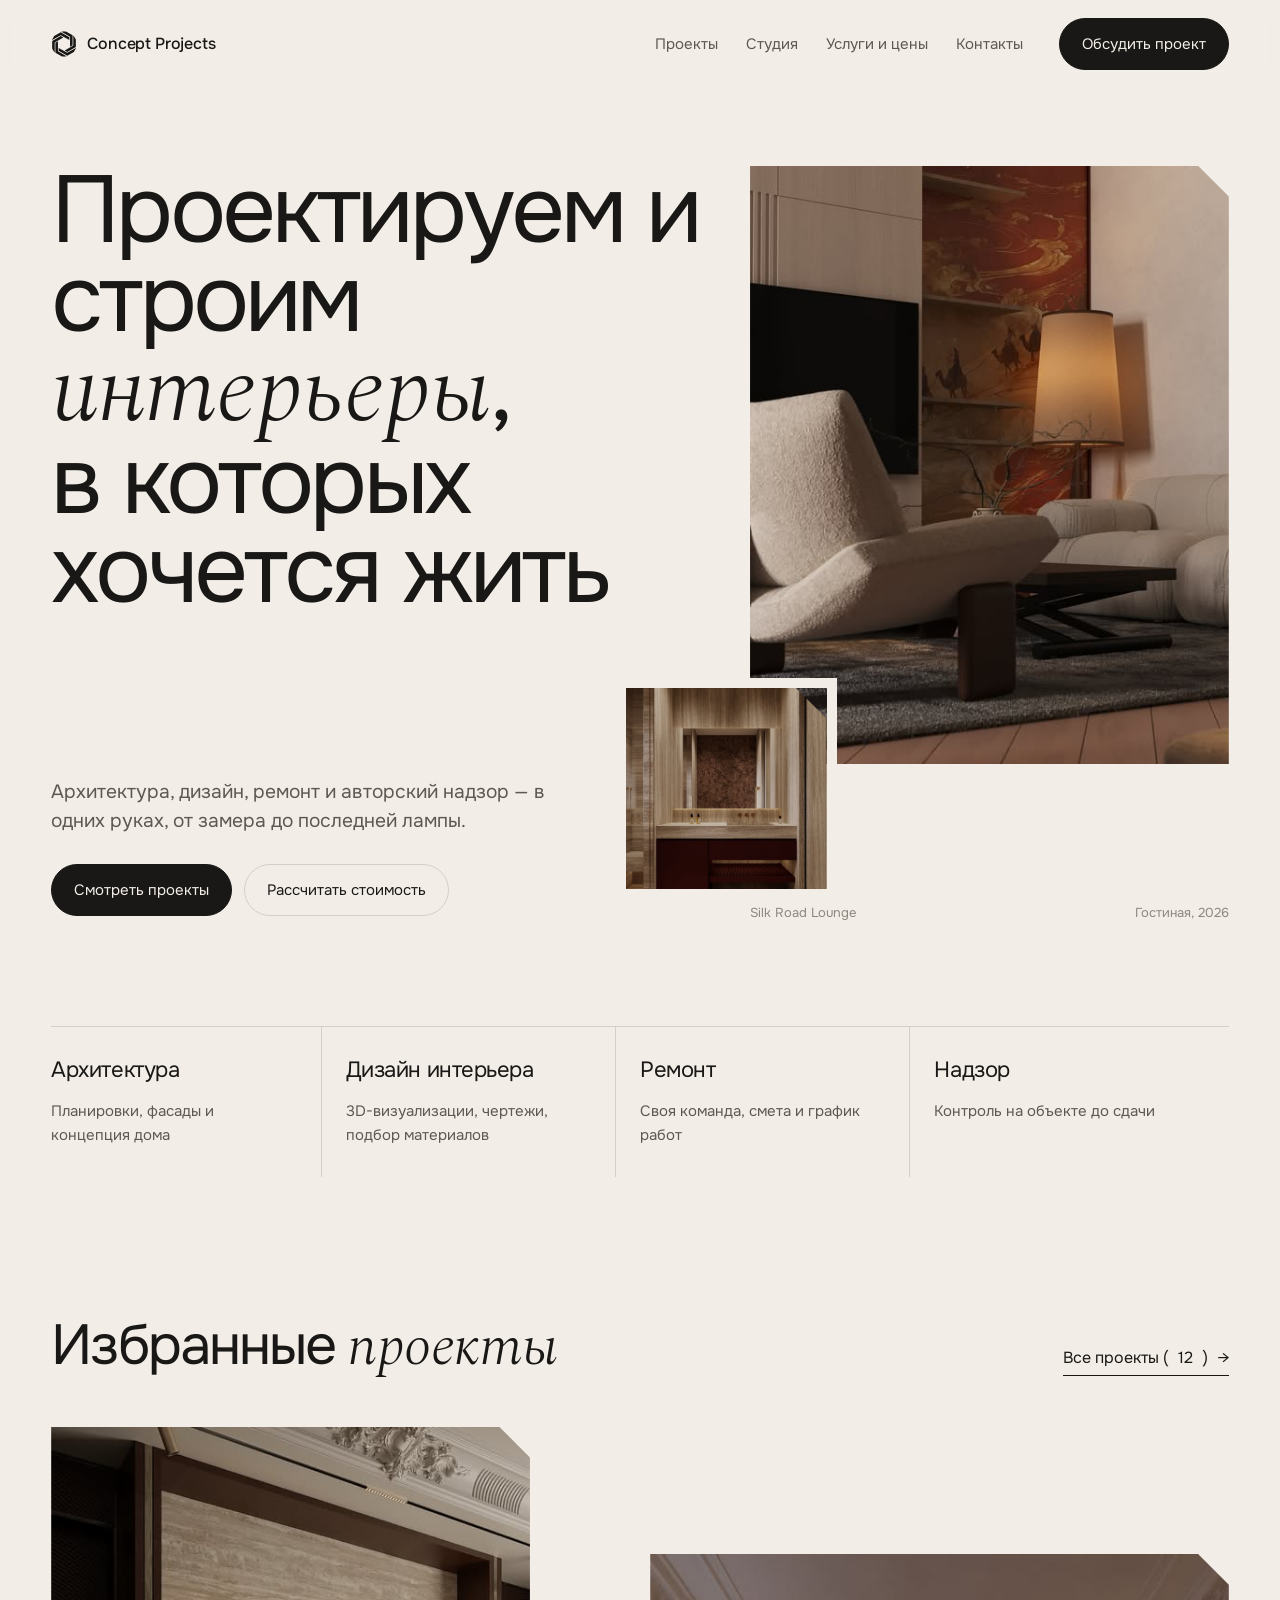
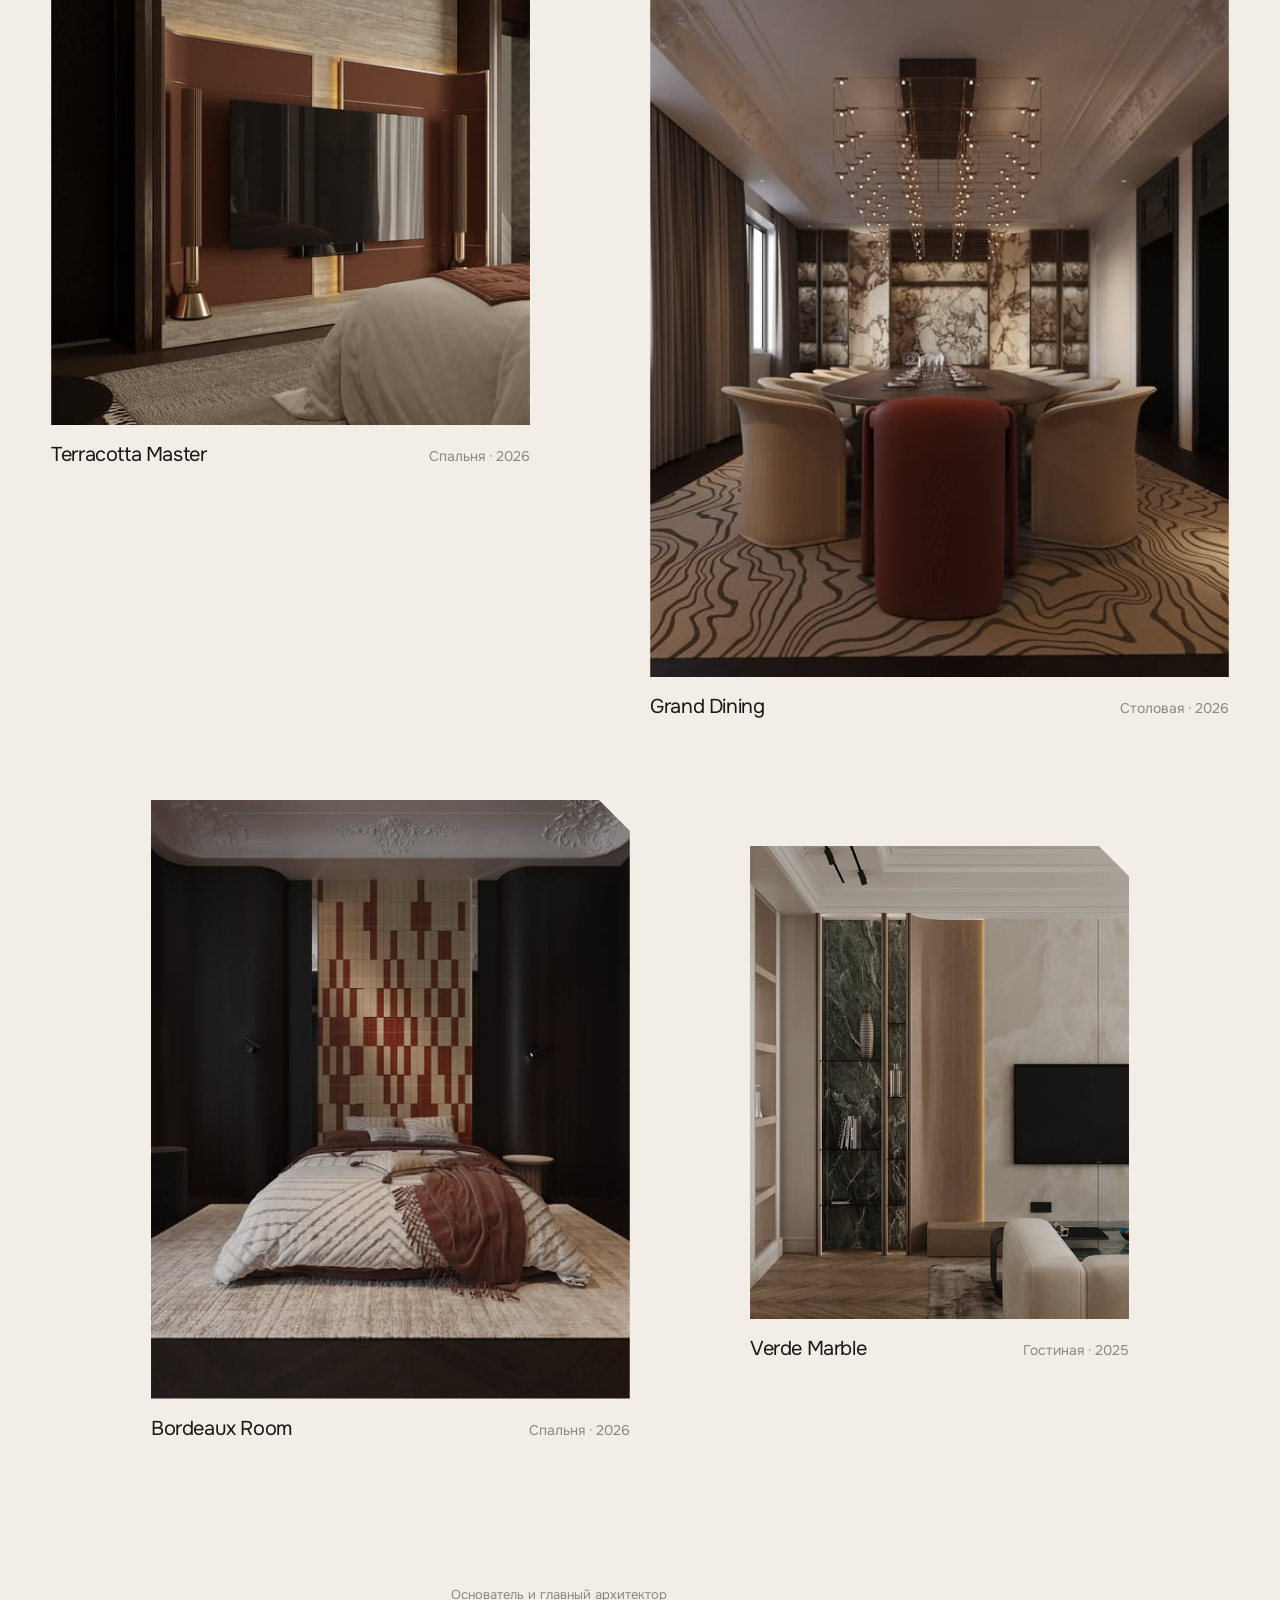
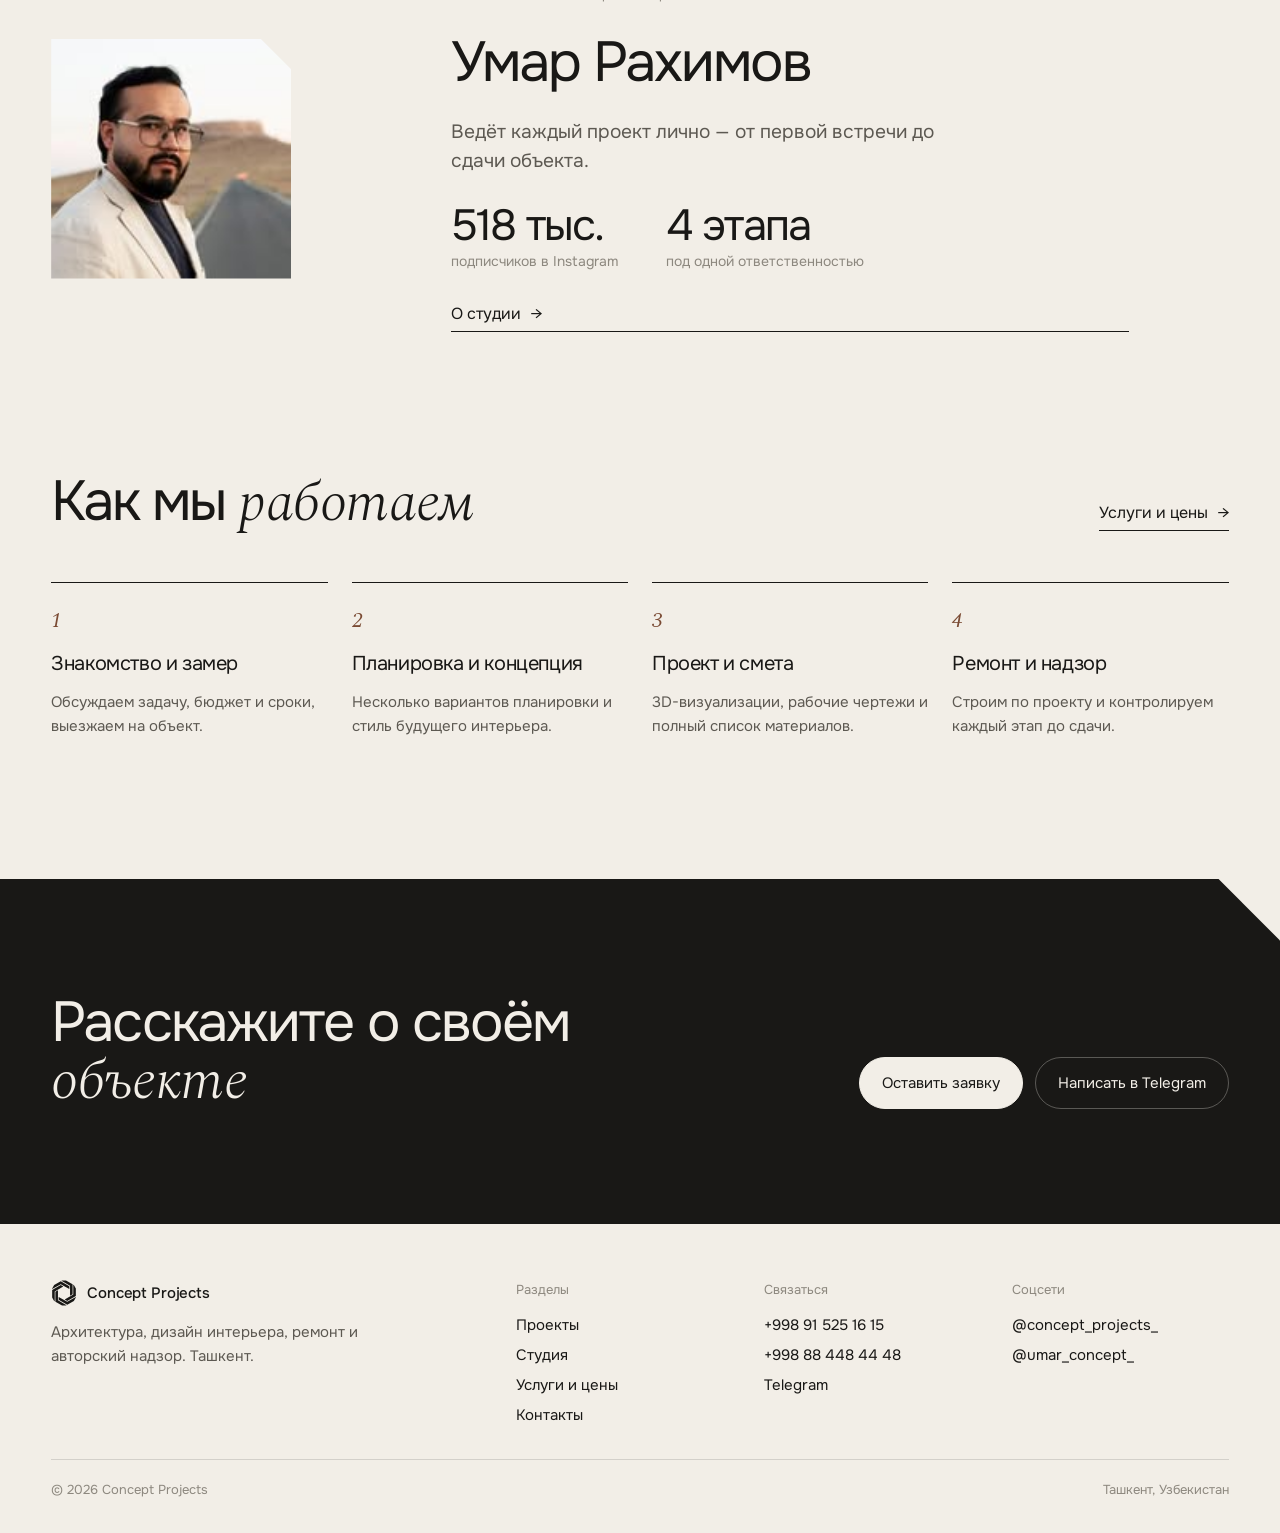
==== index.html @ aef38ac6 "Concept Projects variant B: multi-page editorial site Co-Authored-By: Claude Opus 5.5 <noreply@anthr" ====
<!doctype html>
<html lang="ru">
<head>
<meta charset="utf-8">
<meta name="viewport" content="width=device-width, initial-scale=1">
<title>Concept Projects — архитектура и дизайн интерьера, Ташкент</title>
<meta name="description" content="Concept Projects: архитектура, дизайн интерьера, ремонт и авторский надзор в Ташкенте.">
<link rel="icon" href="assets/img/favicon.svg" type="image/svg+xml">
<link rel="preconnect" href="https://fonts.googleapis.com"><link rel="preconnect" href="https://fonts.gstatic.com" crossorigin>
<link href="https://fonts.googleapis.com/css2?family=Onest:wght@300;400;500&family=Spectral:ital,wght@1,300;1,400&display=swap" rel="stylesheet">
<link rel="stylesheet" href="assets/css/style.css?v=2">
</head>
<body data-page="home">
<div data-header></div>

<main>
  <section class="hero wrap grid">
    <div class="hero__text">
      <h1 class="display" data-fade>Проектируем и строим <span class="it">интерьеры</span>, в&nbsp;которых хочется жить</h1>
      <div style="display:grid;gap:28px" data-fade>
        <p class="lead">Архитектура, дизайн, ремонт и авторский надзор — в одних руках, от замера до последней лампы.</p>
        <div class="hero__actions">
          <a class="btn" href="projects.html">Смотреть проекты</a>
          <a class="btn btn--ghost" href="services.html#calc">Рассчитать стоимость</a>
        </div>
      </div>
    </div>
    <div class="hero__main">
      <a href="project.html?p=silk-road-lounge" class="card">
        <div class="ph ph--4x5" data-reveal style="view-transition-name:p-silk-road-lounge"><img src="assets/img/p03.jpg" alt="Silk Road Lounge"></div>
      </a>
      <div class="hero__small"><div class="ph ph--1x1" data-reveal><img src="assets/img/p01.jpg" alt="Travertine Suite"></div></div>
      <div class="hero__meta label"><span>Silk Road Lounge</span><span>Гостиная, 2026</span></div>
    </div>
  </section>

  <section class="services wrap" aria-label="Что мы делаем">
    <div class="services__row">
      <a class="svc" href="services.html" data-fade><b>Архитектура</b><span>Планировки, фасады и концепция дома</span></a>
      <a class="svc" href="services.html" data-fade><b>Дизайн интерьера</b><span>3D-визуализации, чертежи, подбор материалов</span></a>
      <a class="svc" href="services.html" data-fade><b>Ремонт</b><span>Своя команда, смета и график работ</span></a>
      <a class="svc" href="services.html" data-fade><b>Надзор</b><span>Контроль на объекте до сдачи</span></a>
    </div>
  </section>

  <section class="section wrap">
    <div class="sec-head">
      <h2 class="h2" data-fade>Избранные <span class="it">проекты</span></h2>
      <a class="arrow" href="projects.html">Все проекты (<span id="allCount">12</span>)</a>
    </div>
    <div class="featured grid" id="featured"></div>
  </section>

  <section class="section wrap grid founder">
    <div class="founder__img" style="max-width:240px"><div class="ph ph--1x1" data-reveal><img src="assets/img/owner.jpg" alt="Умар Рахимов"></div></div>
    <div class="founder__text">
      <p class="label" data-fade>Основатель и главный архитектор</p>
      <h2 class="h2" data-fade>Умар Рахимов</h2>
      <p class="lead" data-fade>Ведёт каждый проект лично — от первой встречи до сдачи объекта.</p>
      <div class="facts" data-fade>
        <div><b>518 тыс.</b><span>подписчиков в Instagram</span></div>
        <div><b>4 этапа</b><span>под одной ответственностью</span></div>
      </div>
      <a class="arrow" href="studio.html" data-fade>О студии</a>
    </div>
  </section>

  <section class="section wrap">
    <div class="sec-head"><h2 class="h2" data-fade>Как мы <span class="it">работаем</span></h2><a class="arrow" href="services.html">Услуги и цены</a></div>
    <div class="steps">
      <div class="step" data-fade><b>Знакомство и замер</b><span>Обсуждаем задачу, бюджет и сроки, выезжаем на объект.</span></div>
      <div class="step" data-fade><b>Планировка и концепция</b><span>Несколько вариантов планировки и стиль будущего интерьера.</span></div>
      <div class="step" data-fade><b>Проект и смета</b><span>3D-визуализации, рабочие чертежи и полный список материалов.</span></div>
      <div class="step" data-fade><b>Ремонт и надзор</b><span>Строим по проекту и контролируем каждый этап до сдачи.</span></div>
    </div>
  </section>

  <section class="cta">
    <div class="cta__row">
      <h2 class="h2">Расскажите о&nbsp;своём <span class="it">объекте</span></h2>
      <div class="cta__links">
        <a class="btn" href="contacts.html">Оставить заявку</a>
        <a class="btn btn--ghost" href="https://t.me/concept_projects" target="_blank" rel="noopener">Написать в Telegram</a>
      </div>
    </div>
  </section>
</main>

<div data-footer></div>
<script src="assets/js/data.js?v=2"></script>
<script src="assets/js/site.js?v=2"></script>
</body>
</html>
---- assets/css/style.css ----
/* =========================================================
   Concept Projects — variant B (editorial, multi-page)
   ========================================================= */
:root {
  --paper: #f2eee7;
  --paper-2: #e7e1d6;
  --ink: #191816;
  --ink-2: #5d5952;
  --ink-3: #8d887f;
  --line: rgba(25, 24, 22, .14);
  --clay: #7a4a33;
  --sans: 'Onest', system-ui, sans-serif;
  --serif: 'Spectral', Georgia, serif;
  --pad: clamp(16px, 4vw, 64px);
  --cut: clamp(18px, 2.4vw, 36px); /* chamfer taken from the logo's folded blades */
  --ease: cubic-bezier(.22, .7, .1, 1);
}

*, *::before, *::after { box-sizing: border-box; }
html { -webkit-text-size-adjust: 100%; overflow-x: clip; }
body {
  margin: 0; background: var(--paper); color: var(--ink);
  font: 400 16px/1.6 var(--sans); -webkit-font-smoothing: antialiased;
}
img { display: block; max-width: 100%; }
a { color: inherit; text-decoration: none; }
button, input, select, textarea { font: inherit; color: inherit; }
h1, h2, h3, p { margin: 0; }
::selection { background: var(--ink); color: var(--paper); }

/* ---------- page transitions (native, cross-document) ---------- */
@view-transition { navigation: auto; }
::view-transition-old(root) { animation: vt-out .35s var(--ease) both; }
::view-transition-new(root) { animation: vt-in .55s var(--ease) both; }
::view-transition-group(*) { animation-duration: .7s; animation-timing-function: var(--ease); }
@keyframes vt-out { to { opacity: 0; transform: translateY(-12px); } }
@keyframes vt-in { from { opacity: 0; transform: translateY(16px); } }

/* ---------- type ---------- */
.display { font-size: clamp(42px, 7.4vw, 128px); line-height: .94; letter-spacing: -.04em; font-weight: 400; }
.h2 { font-size: clamp(32px, 4.4vw, 72px); line-height: 1; letter-spacing: -.035em; font-weight: 400; }
.h3 { font-size: clamp(22px, 2vw, 30px); line-height: 1.15; letter-spacing: -.02em; font-weight: 400; }
.it { font-family: var(--serif); font-style: italic; font-weight: 300; letter-spacing: -.01em; }
.lead { font-size: clamp(18px, 1.5vw, 22px); line-height: 1.5; color: var(--ink-2); max-width: 38ch; }
.label { font-size: 13px; color: var(--ink-3); }
.muted { color: var(--ink-2); }

/* ---------- layout ---------- */
.wrap { padding-left: var(--pad); padding-right: var(--pad); }
.section { padding-top: clamp(80px, 11vw, 180px); }
.grid { display: grid; grid-template-columns: repeat(12, minmax(0, 1fr)); column-gap: clamp(12px, 1.6vw, 28px); }
.rule { border: 0; border-top: 1px solid var(--line); margin: 0; }

/* ---------- header ---------- */
.header {
  position: sticky; top: 0; z-index: 50; display: flex; align-items: center; gap: 24px;
  padding: 18px var(--pad); background: color-mix(in srgb, var(--paper) 88%, transparent);
  backdrop-filter: blur(10px); -webkit-backdrop-filter: blur(10px);
  border-bottom: 1px solid transparent; transition: transform .5s var(--ease), border-color .3s;
}
.header.is-scrolled { border-bottom-color: var(--line); }
.header.is-hidden { transform: translateY(-100%); }
.brand { display: flex; align-items: center; gap: 10px; font-weight: 500; letter-spacing: -.01em; white-space: nowrap; }
.brand svg { width: 26px; height: 26px; fill: var(--ink); transition: transform .9s var(--ease); }
.brand:hover svg { transform: rotate(-60deg); }
.nav { display: flex; gap: 28px; margin-left: auto; }
.nav a { position: relative; font-size: 15px; color: var(--ink-2); transition: color .25s; }
.nav a:hover, .nav a[aria-current] { color: var(--ink); }
.nav a[aria-current]::after { content: ""; position: absolute; left: 0; right: 0; bottom: -4px; height: 1px; background: var(--ink); }
.header__cta { margin-left: 12px; }
.burger { display: none; margin-left: auto; width: 44px; height: 44px; border: 0; background: none; padding: 0; cursor: pointer; position: relative; }
.burger i { position: absolute; left: 11px; right: 11px; height: 1.5px; background: var(--ink); transition: transform .4s var(--ease); }
.burger i:first-child { top: 18px; } .burger i:last-child { top: 25px; }
body.menu-open .burger i:first-child { transform: translateY(3.5px) rotate(45deg); }
body.menu-open .burger i:last-child { transform: translateY(-3.5px) rotate(-45deg); }
.menu { position: fixed; inset: 0; z-index: 40; background: var(--paper); padding: 100px var(--pad) 32px; display: flex; flex-direction: column; justify-content: space-between;
  clip-path: inset(0 0 100% 0); transition: clip-path .6s var(--ease); }
body.menu-open .menu { clip-path: inset(0 0 0 0); }
body.menu-open { overflow: hidden; }
.menu nav { display: grid; gap: 6px; }
.menu nav a { font-size: clamp(36px, 10vw, 56px); letter-spacing: -.035em; line-height: 1.1; }
.menu nav a[aria-current] { color: var(--clay); }

/* ---------- buttons & links ---------- */
.btn { display: inline-flex; align-items: center; gap: 10px; padding: 13px 22px; border-radius: 999px; background: var(--ink); color: var(--paper);
  font-size: 15px; border: 1px solid var(--ink); cursor: pointer; transition: background .3s, color .3s; white-space: nowrap; }
.btn:hover { background: transparent; color: var(--ink); }
.btn--ghost { background: transparent; color: var(--ink); border-color: var(--line); }
.btn--ghost:hover { border-color: var(--ink); }
.arrow { display: inline-flex; align-items: center; gap: 10px; border-bottom: 1px solid var(--ink); padding-bottom: 4px; }
.arrow::after { content: "→"; transition: transform .35s var(--ease); }
.arrow:hover::after { transform: translateX(5px); }

/* ---------- images with the logo's chamfered corner ---------- */
.ph { position: relative; overflow: hidden; background: var(--paper-2);
  clip-path: polygon(0 0, calc(100% - var(--cut)) 0, 100% var(--cut), 100% 100%, 0 100%); }
.ph img { width: 100%; height: 100%; object-fit: cover; transition: transform 1.4s var(--ease); }
a:hover .ph img { transform: scale(1.035); }
.ph--4x5 { aspect-ratio: 4 / 5; }
.ph--3x4 { aspect-ratio: 3 / 4; }
.ph--1x1 { aspect-ratio: 1; }
/* reveal: the chamfered shape rises from the bottom edge */
.js .ph[data-reveal] { clip-path: polygon(0 100%, calc(100% - var(--cut)) 100%, 100% 100%, 100% 100%, 0 100%);
  transition: clip-path 1.3s var(--ease); }
.js .ph[data-reveal] img { transform: scale(1.12); transition: transform 1.8s var(--ease); }
.js .ph[data-reveal].is-in { clip-path: polygon(0 0, calc(100% - var(--cut)) 0, 100% var(--cut), 100% 100%, 0 100%); }
.js .ph[data-reveal].is-in img { transform: none; }
.js [data-fade] { opacity: 0; transform: translateY(24px); transition: opacity 1s var(--ease), transform 1s var(--ease); }
.js [data-fade].is-in { opacity: 1; transform: none; }

/* ---------- home ---------- */
.hero { padding-top: clamp(40px, 6vw, 90px); }
.hero__text { grid-column: 1 / 8; display: flex; flex-direction: column; justify-content: space-between; gap: 40px; padding-bottom: 8px; }
.hero__actions { display: flex; flex-wrap: wrap; gap: 12px; }
.hero__main { grid-column: 8 / 13; }
.hero__small { width: 42%; margin: -18% 0 0 -26%; position: relative; z-index: 1; border: 10px solid var(--paper); border-left: 0; border-bottom: 0; box-sizing: content-box; }
.hero__meta { display: flex; justify-content: space-between; margin-top: 14px; }

.services { margin-top: clamp(60px, 8vw, 120px); }
.services__row { display: grid; grid-template-columns: repeat(4, minmax(0, 1fr)); border-top: 1px solid var(--line); }
.svc { padding: 26px 24px 30px 0; display: grid; gap: 10px; align-content: start; border-right: 1px solid var(--line); margin-right: 24px; }
.svc:last-child { border-right: 0; margin-right: 0; }
.svc b { font-weight: 400; font-size: 22px; letter-spacing: -.02em; }
.svc span { color: var(--ink-2); font-size: 15px; }

.sec-head { display: flex; flex-wrap: wrap; justify-content: space-between; align-items: end; gap: 16px 24px; margin-bottom: clamp(32px, 4vw, 60px); }
.featured { row-gap: clamp(40px, 6vw, 90px); }
.featured .card:nth-child(1) { grid-column: 1 / 6; }
.featured .card:nth-child(2) { grid-column: 7 / 13; margin-top: 22%; }
.featured .card:nth-child(3) { grid-column: 2 / 7; }
.featured .card:nth-child(4) { grid-column: 8 / 12; margin-top: 12%; }

.card { display: block; }
.card__cap { display: flex; justify-content: space-between; gap: 16px; margin-top: 14px; align-items: baseline; }
.card__name { font-size: 20px; letter-spacing: -.02em; }
.card__meta { color: var(--ink-3); font-size: 14px; white-space: nowrap; }

.founder { align-items: center; }
.founder__img { grid-column: 1 / 4; }
.founder__img .ph { border-radius: 0; }
.founder__text { grid-column: 5 / 12; display: grid; gap: 28px; }
.facts { display: flex; flex-wrap: wrap; gap: 14px 48px; }
.facts b { display: block; font-weight: 400; font-size: clamp(32px, 3.4vw, 52px); letter-spacing: -.04em; line-height: 1; }
.facts span { color: var(--ink-3); font-size: 14px; }

.steps { counter-reset: s; display: grid; grid-template-columns: repeat(4, minmax(0, 1fr)); gap: 24px; }
.step { border-top: 1px solid var(--ink); padding-top: 20px; display: grid; gap: 10px; align-content: start; }
.step::before { counter-increment: s; content: counter(s); font-family: var(--serif); font-style: italic; font-size: 22px; color: var(--clay); }
.step b { font-weight: 400; font-size: 20px; letter-spacing: -.02em; }
.step span { color: var(--ink-2); font-size: 15px; }

.cta { margin-top: clamp(80px, 11vw, 180px); background: var(--ink); color: var(--paper); padding: clamp(60px, 9vw, 140px) var(--pad);
  clip-path: polygon(0 0, calc(100% - var(--cut) * 2) 0, 100% calc(var(--cut) * 2), 100% 100%, 0 100%); }
.cta .h2 { max-width: 14ch; }
.cta__row { display: flex; flex-wrap: wrap; justify-content: space-between; align-items: end; gap: 32px; }
.cta .btn { background: var(--paper); color: var(--ink); border-color: var(--paper); }
.cta .btn:hover { background: transparent; color: var(--paper); }
.cta .btn--ghost { background: transparent; color: var(--paper); border-color: rgba(242, 238, 231, .3); }
.cta__links { display: flex; flex-wrap: wrap; gap: 12px; }

/* ---------- footer ---------- */
.footer { padding: 56px var(--pad) 32px; display: grid; grid-template-columns: 2fr 1fr 1fr 1fr; gap: 32px; font-size: 15px; }
.footer h4 { margin: 0 0 12px; font-weight: 400; color: var(--ink-3); font-size: 13px; }
.footer ul { list-style: none; margin: 0; padding: 0; display: grid; gap: 6px; }
.footer a:hover { color: var(--clay); }
.footer__brand { display: grid; gap: 14px; align-content: start; }
.footer__brand p { color: var(--ink-2); max-width: 34ch; }
.footer__bottom { grid-column: 1 / -1; display: flex; justify-content: space-between; gap: 16px; border-top: 1px solid var(--line); padding-top: 20px; color: var(--ink-3); font-size: 13px; }

/* ---------- page head (inner pages) ---------- */
.page-head { padding-top: clamp(48px, 7vw, 110px); padding-bottom: clamp(32px, 4vw, 56px); }
.page-head__row { display: flex; justify-content: space-between; align-items: end; gap: 32px; flex-wrap: wrap; }
.crumbs { display: flex; gap: 8px; color: var(--ink-3); font-size: 14px; margin-bottom: 24px; }
.crumbs a:hover { color: var(--ink); }

/* ---------- projects catalogue ---------- */
.toolbar { display: flex; justify-content: space-between; align-items: center; gap: 16px; flex-wrap: wrap; padding: 16px 0; border-top: 1px solid var(--line); border-bottom: 1px solid var(--line); position: sticky; top: 72px; z-index: 5; background: var(--paper); }
.chips { display: flex; flex-wrap: wrap; gap: 8px; }
.chip { border: 1px solid var(--line); background: none; border-radius: 999px; padding: 7px 14px; font-size: 14px; cursor: pointer; transition: background .25s, color .25s, border-color .25s; }
.chip:hover { border-color: var(--ink); }
.chip.is-on { background: var(--ink); color: var(--paper); border-color: var(--ink); }
.chip sup { font-size: 10px; margin-left: 3px; color: inherit; opacity: .6; }
.views { display: flex; gap: 4px; }
.views button { border: 0; background: none; padding: 6px 10px; cursor: pointer; color: var(--ink-3); font-size: 14px; }
.views button.is-on { color: var(--ink); text-decoration: underline; text-underline-offset: 5px; }

.catalog { padding-top: clamp(32px, 4vw, 56px); row-gap: clamp(36px, 4vw, 64px); }
.catalog .card { grid-column: span 4; }
.catalog .card:nth-child(6n+2), .catalog .card:nth-child(6n+5) { margin-top: 48px; }
.catalog .card.is-out { display: none; }

.list { display: none; padding-top: 24px; }
.catalog-wrap.is-list .catalog { display: none; }
.catalog-wrap.is-list .list { display: block; }
.row { display: grid; grid-template-columns: 1fr 1.2fr 1fr 80px; gap: 24px; align-items: baseline; padding: 22px 0; border-bottom: 1px solid var(--line); transition: padding .4s var(--ease), color .3s; }
.row b { font-weight: 400; font-size: clamp(22px, 2.4vw, 34px); letter-spacing: -.03em; }
.row span { color: var(--ink-2); }
.row em { font-style: normal; color: var(--ink-3); text-align: right; }
.row:hover { padding-left: 16px; color: var(--clay); }
.row.is-out { display: none; }
.peek { position: fixed; z-index: 30; left: 0; top: 0; width: 220px; pointer-events: none; opacity: 0; transform: translate(-50%, -50%) scale(.9);
  transition: opacity .3s, transform .4s var(--ease); }
.peek.is-on { opacity: 1; transform: translate(-50%, -50%) scale(1); }
.empty { padding: 60px 0; color: var(--ink-3); }

/* ---------- project page ---------- */
.case-head { padding-top: clamp(36px, 5vw, 80px); align-items: end; }
.case-head__text { grid-column: 1 / 7; display: grid; gap: 28px; align-content: end; padding-bottom: 8px; }
.case-head__img { grid-column: 7 / 13; }
.specs { display: grid; grid-template-columns: repeat(2, minmax(0, 1fr)); border-top: 1px solid var(--line); }
.specs div { padding: 14px 0; border-bottom: 1px solid var(--line); display: grid; gap: 2px; }
.specs div:nth-child(odd) { padding-right: 16px; }
.specs dt { color: var(--ink-3); font-size: 13px; }
.specs dd { margin: 0; }
.case-story { align-items: start; }
.case-story__label { grid-column: 1 / 4; }
.case-story__text { grid-column: 4 / 11; font-size: clamp(22px, 2.3vw, 34px); line-height: 1.35; letter-spacing: -.02em; }
.materials { grid-column: 4 / 13; display: flex; flex-wrap: wrap; gap: 8px; margin-top: 36px; }
.materials li { list-style: none; border: 1px solid var(--line); border-radius: 999px; padding: 6px 14px; font-size: 14px; }
.details { align-items: start; }
.details .ph { cursor: zoom-in; }
.details figure { margin: 0; }
.details figure:nth-child(1) { grid-column: 1 / 5; }
.details figure:nth-child(2) { grid-column: 5 / 9; margin-top: 18%; }
.details figure:nth-child(3) { grid-column: 9 / 13; margin-top: 6%; }
.details figcaption { margin-top: 10px; font-size: 14px; color: var(--ink-3); }
.details img { transform-origin: var(--o); }
.details .ph img { transform: scale(var(--z)); }
.js .details .ph[data-reveal] img { transform: scale(calc(var(--z) * 1.1)); }
.js .details .ph[data-reveal].is-in img { transform: scale(var(--z)); }
.pager { display: grid; grid-template-columns: 1fr 1fr; border-top: 1px solid var(--line); margin-top: clamp(80px, 10vw, 160px); }
.pager a { padding: 32px 0; display: grid; gap: 6px; }
.pager a + a { text-align: right; border-left: 1px solid var(--line); padding-left: 24px; }
.pager a:first-child { padding-right: 24px; }
.pager b { font-weight: 400; font-size: clamp(24px, 3vw, 44px); letter-spacing: -.03em; transition: color .3s; }
.pager a:hover b { color: var(--clay); }

.lightbox { position: fixed; inset: 0; z-index: 90; background: rgba(25, 24, 22, .92); display: grid; place-items: center; padding: 24px; opacity: 0; pointer-events: none; transition: opacity .35s; cursor: zoom-out; }
.lightbox.is-on { opacity: 1; pointer-events: auto; }
.lightbox img { max-height: 88vh; width: auto; }

/* ---------- studio ---------- */
.intro { align-items: start; }
.intro__img { grid-column: 1 / 5; }
.intro__text { grid-column: 6 / 12; display: grid; gap: 28px; }
.intro__text p { font-size: clamp(18px, 1.5vw, 21px); color: var(--ink-2); }
.principles { display: grid; grid-template-columns: repeat(2, minmax(0, 1fr)); gap: 0 clamp(24px, 4vw, 64px); }
.principle { border-top: 1px solid var(--line); padding: 28px 0 40px; display: grid; grid-template-columns: 120px 1fr; gap: 16px; }
.principle .it { font-size: 28px; color: var(--clay); line-height: 1; }
.principle b { font-weight: 400; font-size: 24px; letter-spacing: -.02em; display: block; margin-bottom: 8px; }
.principle p { color: var(--ink-2); }
.gallery-strip { display: flex; gap: clamp(12px, 1.6vw, 28px); overflow-x: auto; scroll-snap-type: x mandatory; padding: 0 var(--pad) 12px; scrollbar-width: thin; }
.gallery-strip a { flex: 0 0 clamp(220px, 24vw, 360px); scroll-snap-align: start; }

/* ---------- services ---------- */
.packages { display: grid; grid-template-columns: repeat(3, minmax(0, 1fr)); gap: clamp(12px, 1.6vw, 28px); }
.pkg { border: 1px solid var(--line); padding: 32px 28px; display: grid; gap: 22px; align-content: start;
  clip-path: polygon(0 0, calc(100% - var(--cut)) 0, 100% var(--cut), 100% 100%, 0 100%); transition: background .4s; }
.pkg:hover { background: var(--paper-2); }
.pkg--main { background: var(--ink); color: var(--paper); border-color: var(--ink); }
.pkg--main:hover { background: #24221f; }
.pkg--main .muted, .pkg--main li { color: rgba(242, 238, 231, .72); }
.pkg__name { font-size: 26px; letter-spacing: -.02em; }
.pkg ul { margin: 0; padding: 0; list-style: none; display: grid; gap: 8px; font-size: 15px; }
.pkg li { padding-left: 20px; position: relative; color: var(--ink-2); }
.pkg li::before { content: "—"; position: absolute; left: 0; }
.pkg__for { font-size: 14px; }

.calc { display: grid; grid-template-columns: minmax(0, 1fr) minmax(0, 1fr); gap: clamp(24px, 4vw, 72px); border-top: 1px solid var(--ink); padding-top: 32px; }
.calc__form { display: grid; gap: 28px; align-content: start; }
.field { display: grid; gap: 10px; }
.field label, .field .label { font-size: 14px; color: var(--ink-2); }
.range-row { display: flex; align-items: center; gap: 18px; }
.range-row output { font-size: 28px; letter-spacing: -.03em; min-width: 110px; text-align: right; }
input[type=range] { flex: 1; accent-color: var(--ink); height: 28px; }
.seg { display: flex; flex-wrap: wrap; gap: 8px; }
.calc__out { background: var(--paper-2); padding: clamp(24px, 3vw, 44px); display: grid; gap: 18px; align-content: start;
  clip-path: polygon(0 0, calc(100% - var(--cut)) 0, 100% var(--cut), 100% 100%, 0 100%); }
.calc__sum { font-size: clamp(36px, 4.4vw, 64px); letter-spacing: -.04em; line-height: 1; }
.calc__note { font-size: 14px; color: var(--ink-3); }

.faq details { border-top: 1px solid var(--line); }
.faq details:last-child { border-bottom: 1px solid var(--line); }
.faq summary { list-style: none; cursor: pointer; padding: 22px 0; display: flex; justify-content: space-between; gap: 24px; font-size: clamp(18px, 1.6vw, 22px); letter-spacing: -.01em; }
.faq summary::-webkit-details-marker { display: none; }
.faq summary::after { content: "+"; font-size: 24px; line-height: 1; transition: transform .35s var(--ease); color: var(--ink-3); }
.faq details[open] summary::after { transform: rotate(45deg); }
.faq details p { padding: 0 0 24px; color: var(--ink-2); max-width: 70ch; }
.faq-grid { align-items: start; }
.faq-grid > :first-child { grid-column: 1 / 5; }
.faq-grid > :last-child { grid-column: 5 / 13; }

/* ---------- contacts ---------- */
.contact { align-items: start; }
.contact__info { grid-column: 1 / 6; display: grid; gap: 36px; }
.contact__info a.big { font-size: clamp(26px, 2.8vw, 42px); letter-spacing: -.03em; display: block; line-height: 1.2; transition: color .3s; }
.contact__info a.big:hover { color: var(--clay); }
.contact__form { grid-column: 7 / 13; display: grid; gap: 22px; }
.input { width: 100%; border: 0; border-bottom: 1px solid var(--line); background: none; padding: 12px 0; font-size: 18px; outline: none; border-radius: 0; transition: border-color .3s; }
.input:focus { border-bottom-color: var(--ink); }
textarea.input { resize: vertical; min-height: 96px; }
.field--two { display: grid; grid-template-columns: 1fr 1fr; gap: 22px; }
.form-msg { font-size: 15px; color: var(--clay); min-height: 1.6em; }
.err { color: #a3362a; font-size: 13px; }

/* ---------- responsive ---------- */
@media (max-width: 1080px) {
  .nav { gap: 20px; }
  .header__cta { display: none; }
}
@media (max-width: 900px) {
  .nav { display: none; }
  .burger { display: block; }
  .hero__text, .hero__main, .case-head__text, .case-head__img, .founder__img, .founder__text,
  .intro__img, .intro__text, .contact__info, .contact__form, .faq-grid > :first-child, .faq-grid > :last-child,
  .case-story__label, .case-story__text, .materials { grid-column: 1 / -1; }
  .hero__main { margin-top: 40px; }
  .hero__small { width: 46%; margin: -30% 0 0 -4%; }
  .founder__img { max-width: 220px; margin-bottom: 28px; }
  .intro__img { max-width: 420px; margin-bottom: 36px; }
  .case-head__img { margin-top: 36px; }
  .case-story__label { margin-bottom: 18px; }
  .contact__form { margin-top: 48px; }
  .faq-grid > :first-child { margin-bottom: 24px; }
  .services__row, .steps { grid-template-columns: 1fr 1fr; }
  .svc:nth-child(2) { border-right: 0; margin-right: 0; }
  .svc:nth-child(n+3) { border-top: 1px solid var(--line); }
  .featured .card:nth-child(n) { grid-column: span 6; margin-top: 0; }
  .featured .card:nth-child(even) { margin-top: 48px; }
  .catalog .card { grid-column: span 6; }
  .catalog .card:nth-child(n) { margin-top: 0; }
  .catalog .card:nth-child(even) { margin-top: 40px; }
  .packages, .calc, .principles { grid-template-columns: 1fr; }
  .details figure:nth-child(n) { grid-column: span 6; margin-top: 0; }
  .details figure:nth-child(3) { display: none; }
  .footer { grid-template-columns: 1fr 1fr; }
  .footer__brand { grid-column: 1 / -1; }
  .toolbar { top: 64px; }
  .row { grid-template-columns: 1fr auto; }
  .row span:nth-of-type(2) { display: none; }
  .row span { display: none; }
  .peek { display: none; }
}
@media (max-width: 560px) {
  .header { padding-top: 12px; padding-bottom: 12px; }
  .services__row, .steps { grid-template-columns: 1fr; }
  .svc { border-right: 0; margin-right: 0; border-top: 1px solid var(--line); }
  .svc:first-child { border-top: 0; }
  .featured .card:nth-child(n), .catalog .card { grid-column: 1 / -1; margin-top: 0; }
  .principle { grid-template-columns: 1fr; }
  .field--two { grid-template-columns: 1fr; }
  .pager { grid-template-columns: 1fr; }
  .pager a + a { border-left: 0; border-top: 1px solid var(--line); padding-left: 0; text-align: left; }
  .footer { grid-template-columns: 1fr; }
  .footer__bottom { flex-direction: column; }
  .specs { grid-template-columns: 1fr; }
  .specs div:nth-child(odd) { padding-right: 0; }
}
@media (prefers-reduced-motion: reduce) {
  *, *::before, *::after { transition-duration: .01ms !important; animation-duration: .01ms !important; }
}
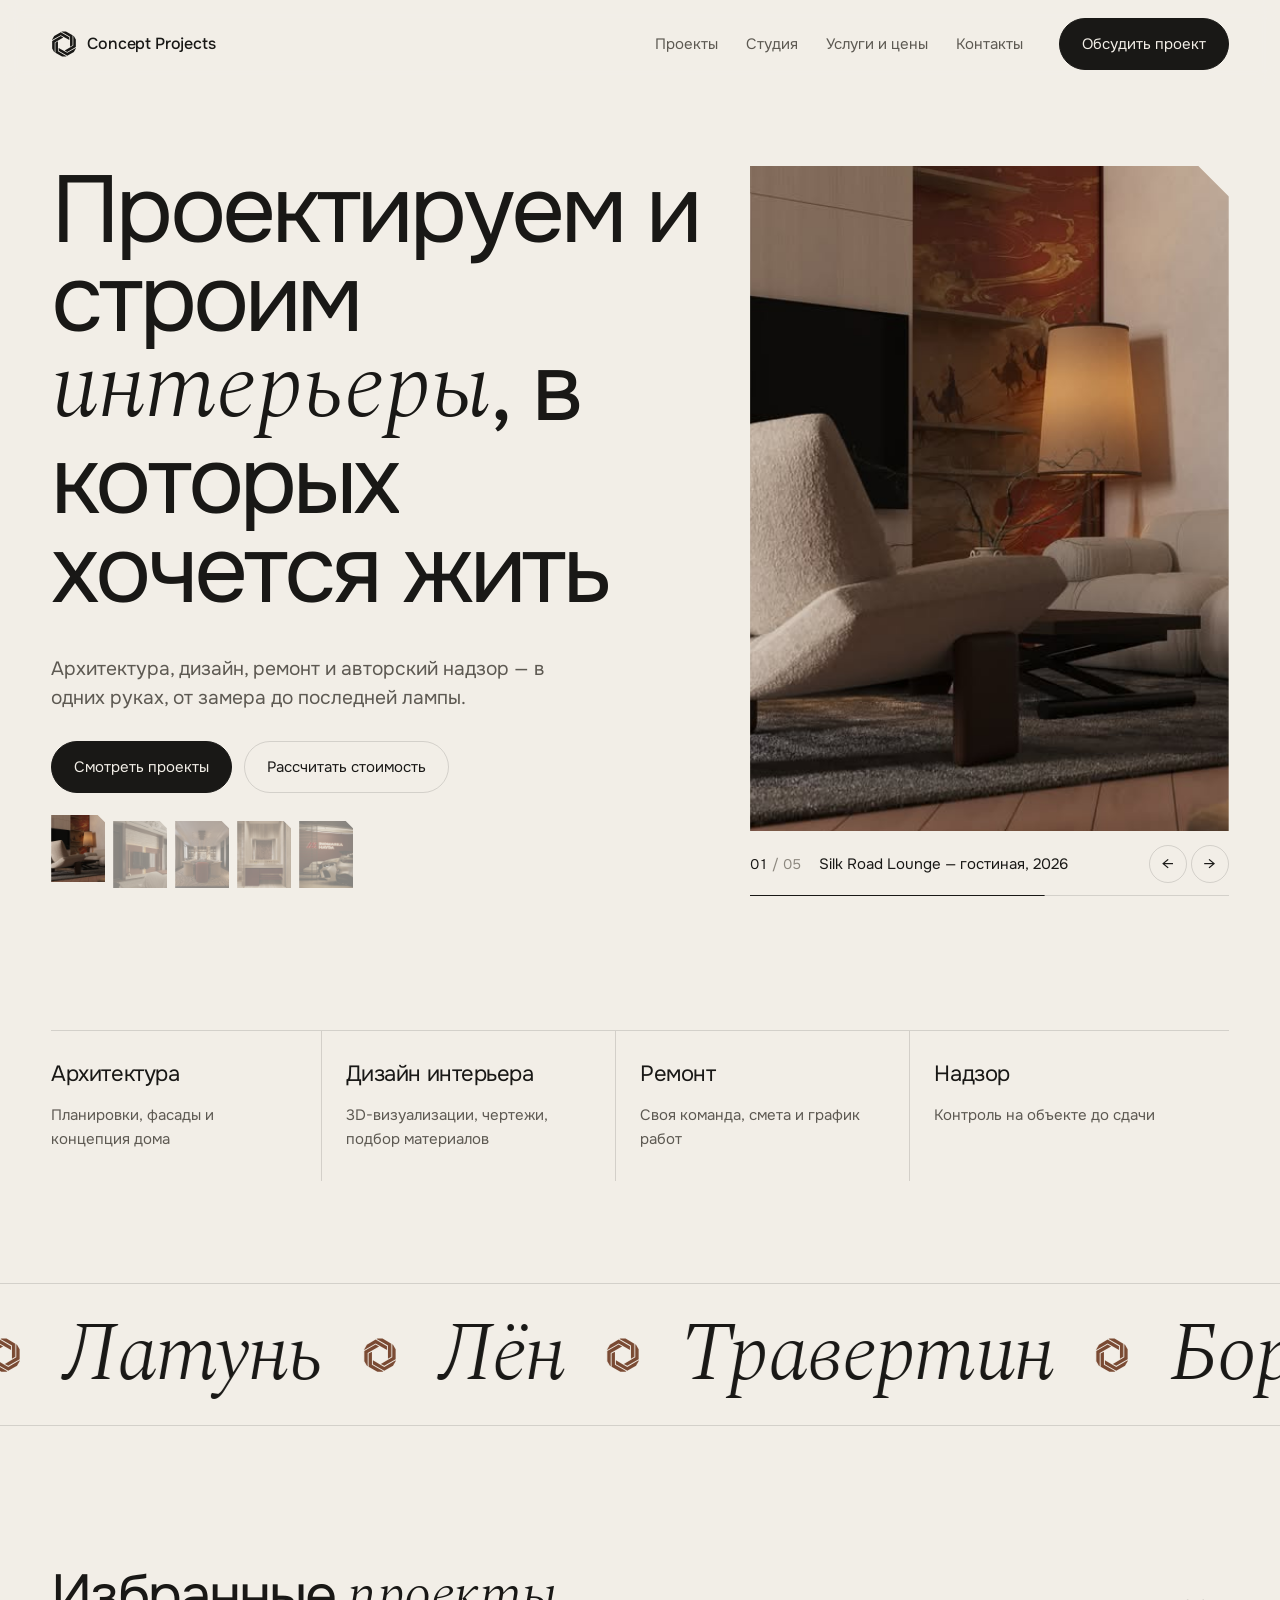
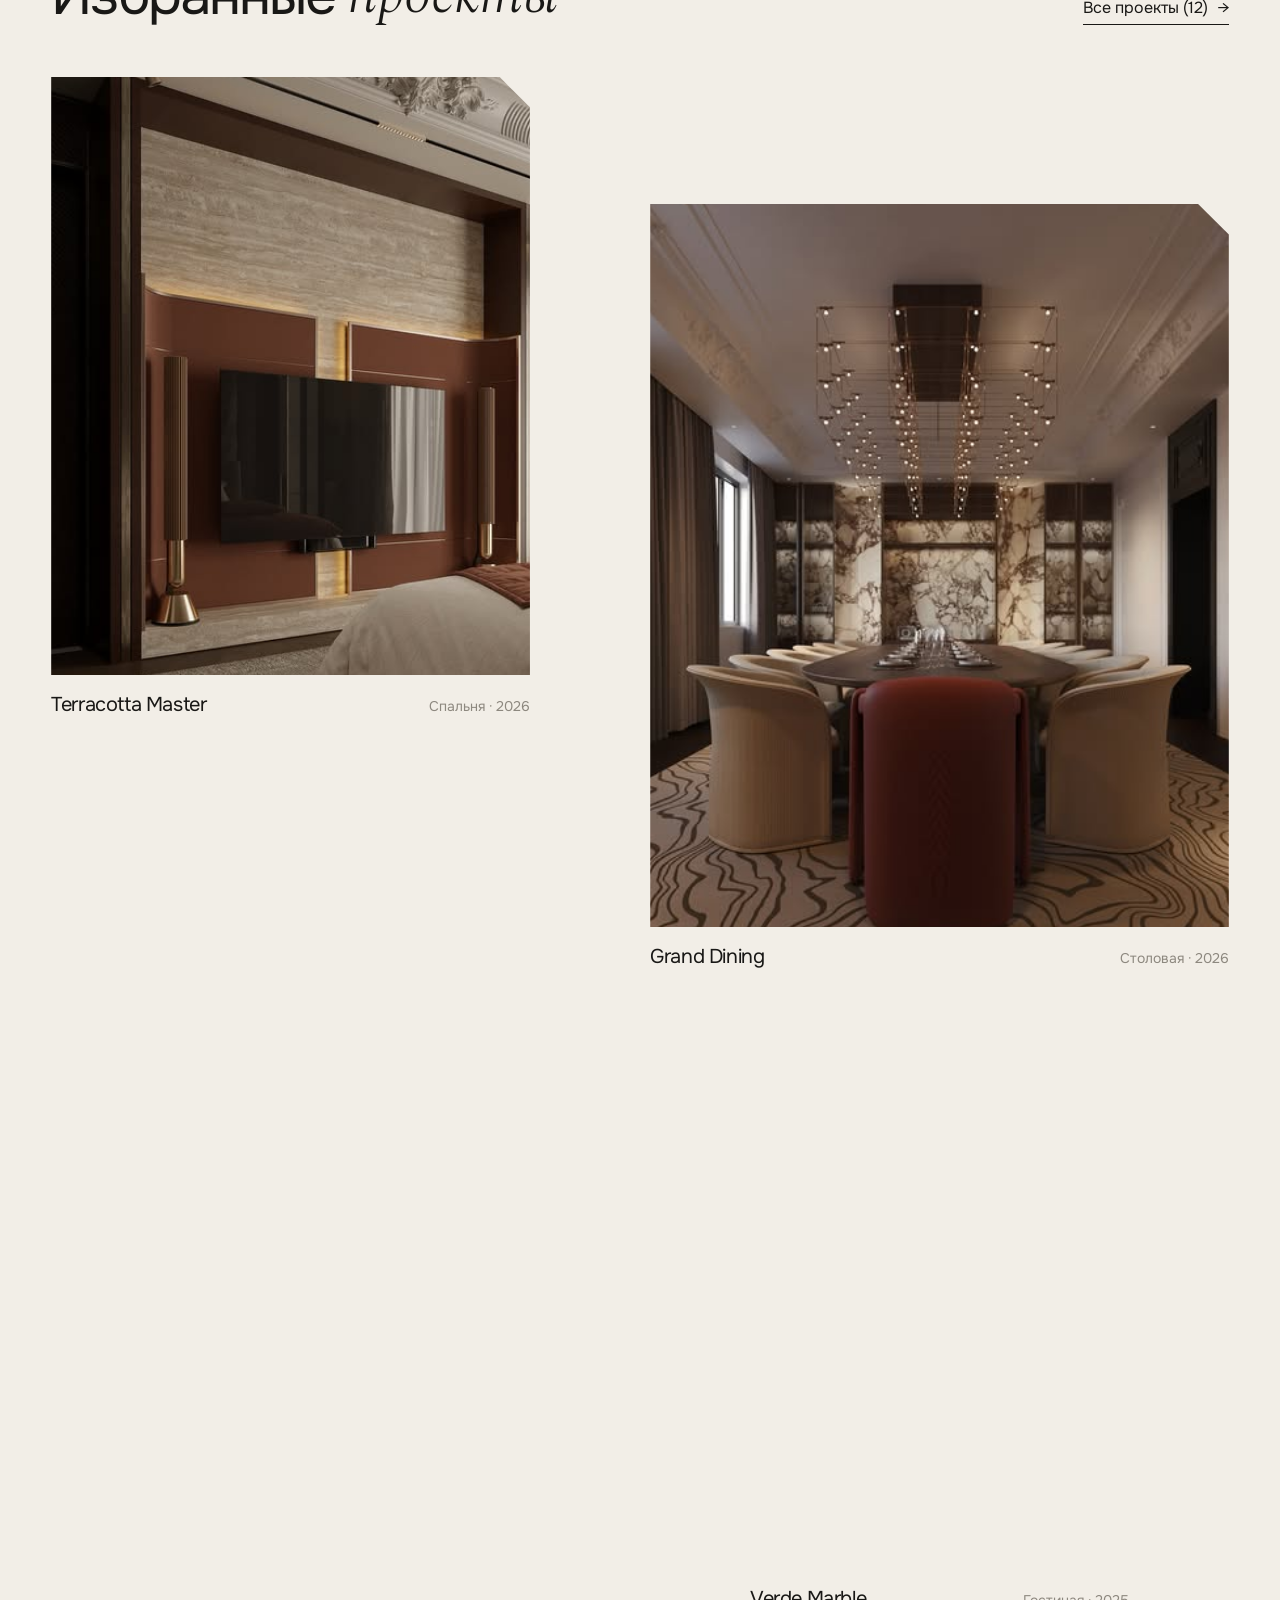
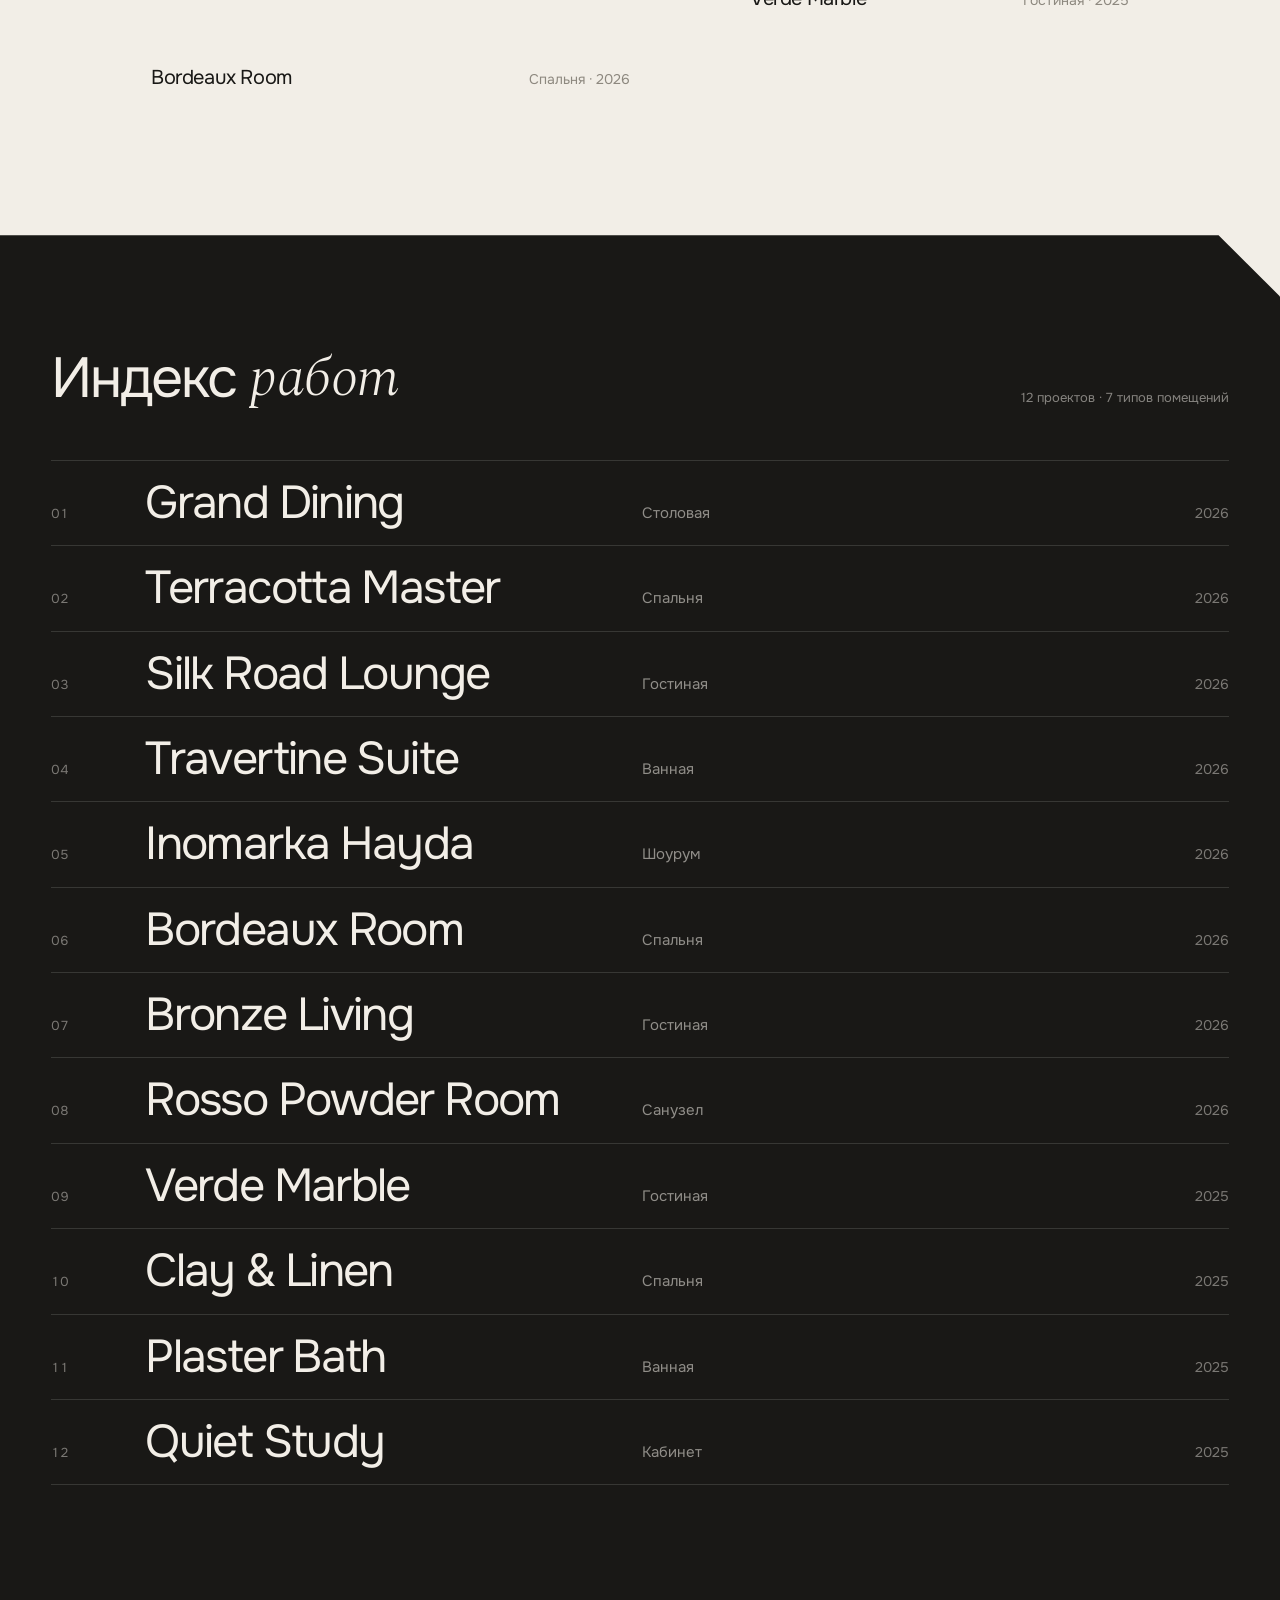
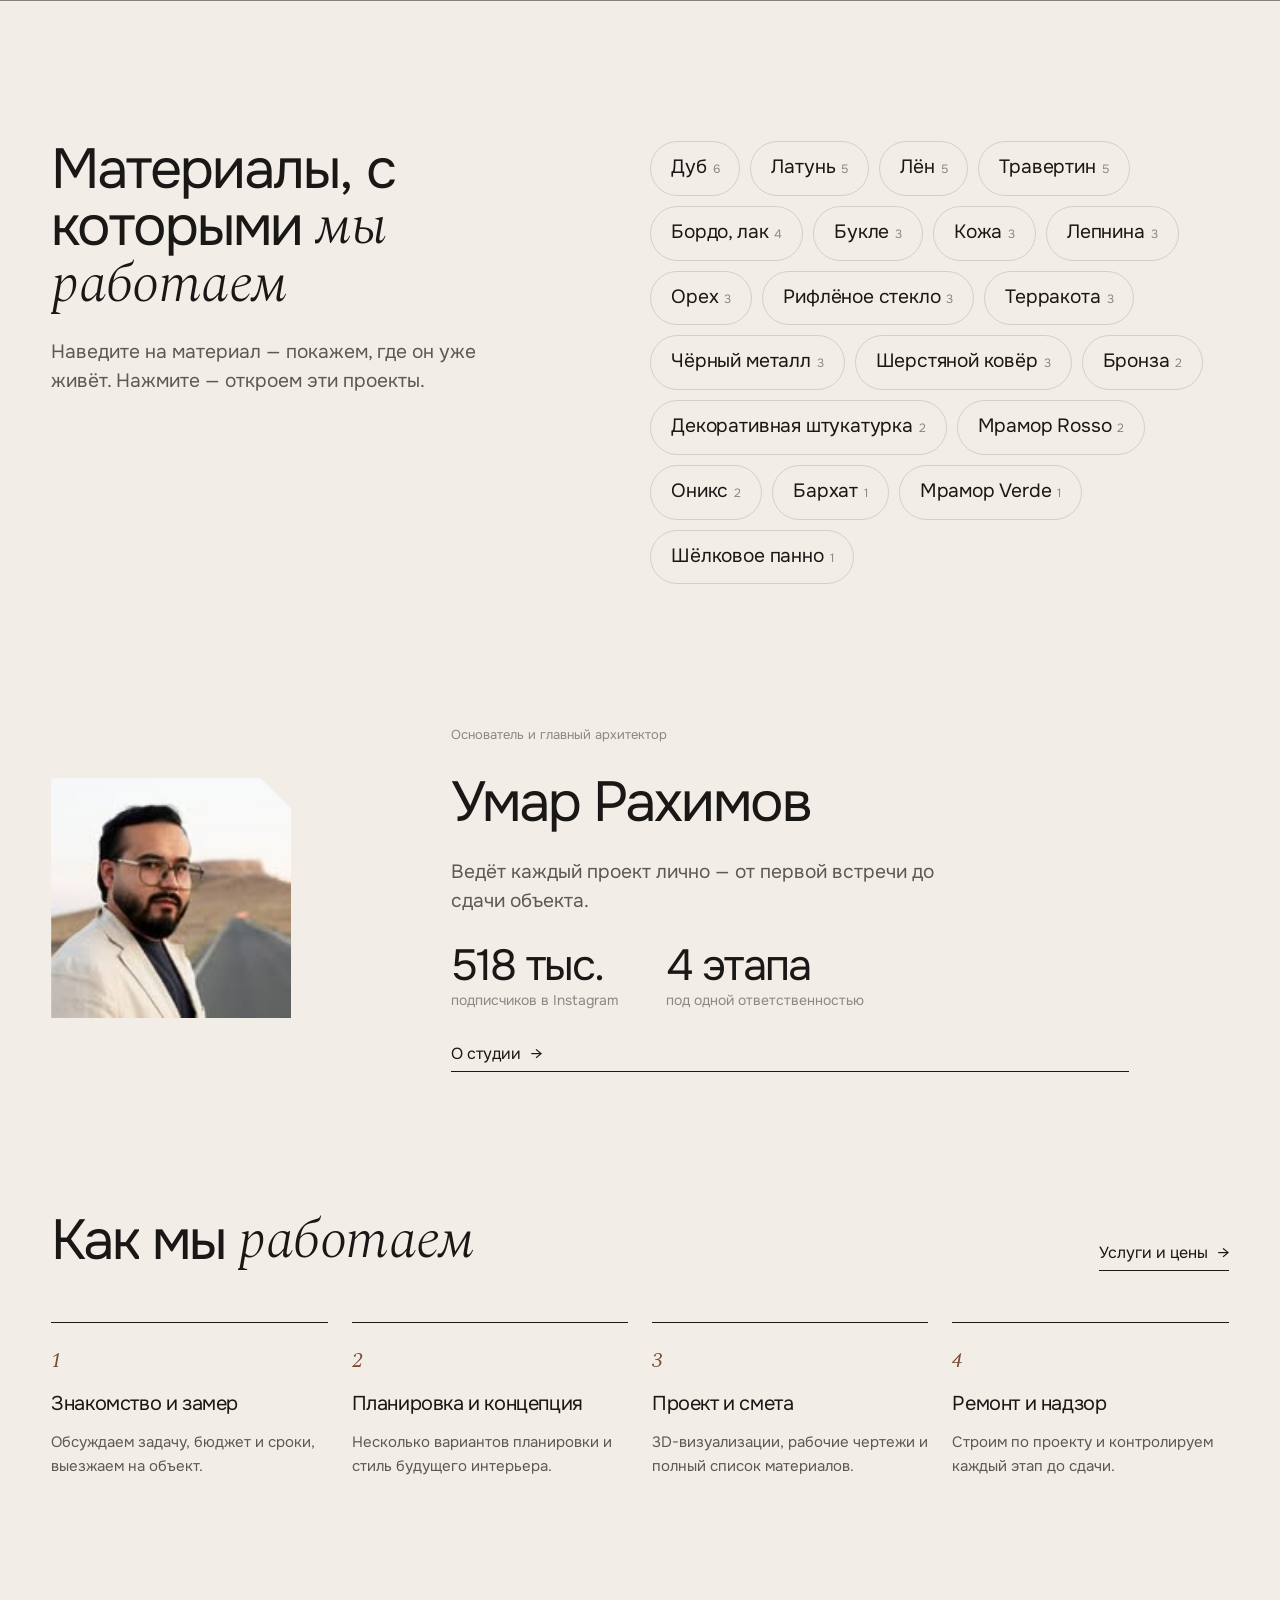
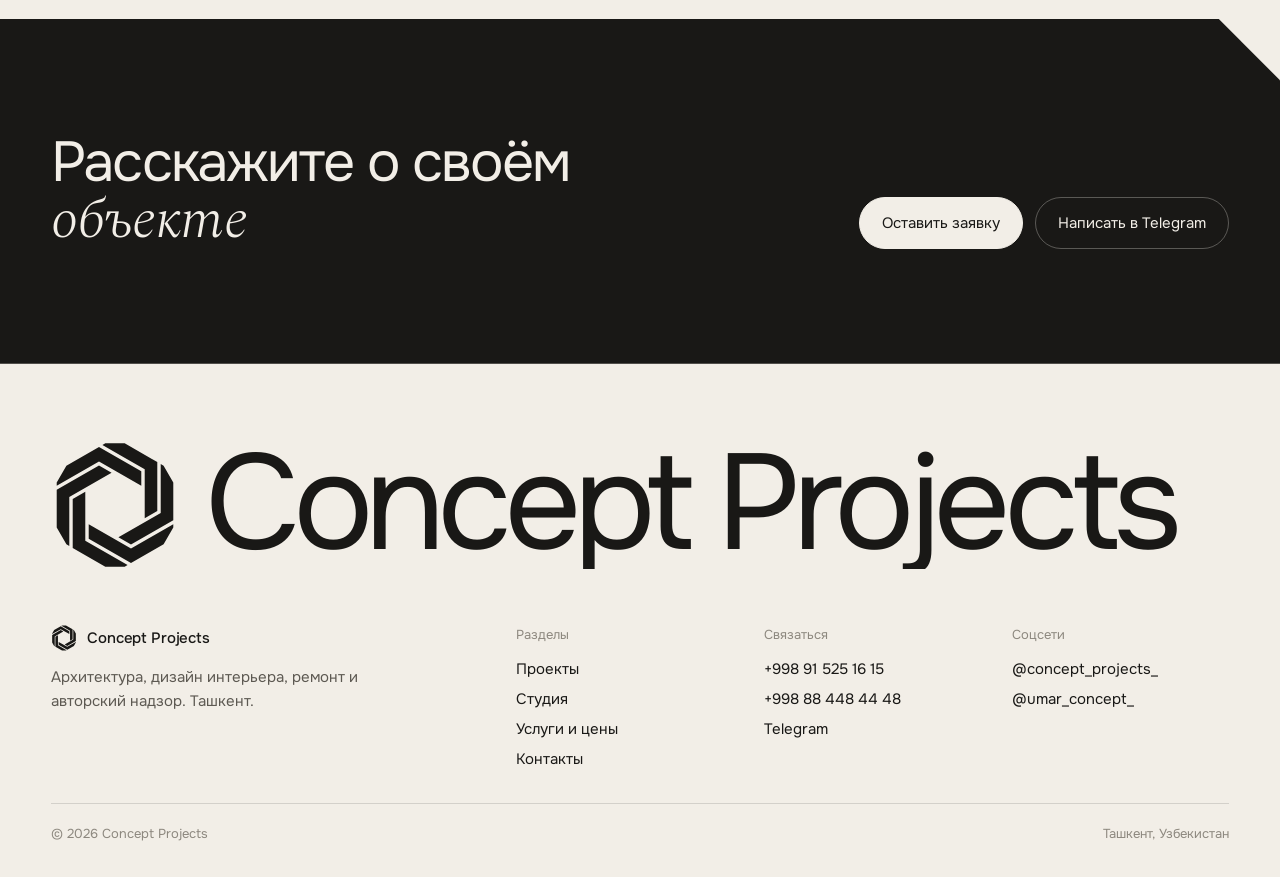
==== commit 526cd603: "Richer design: logo intro, slideshow hero, materials marquee and library, works index, parallax, pal" ====
--- a/index.html
+++ b/index.html
@@ -8,7 +8,7 @@
 <link rel="icon" href="assets/img/favicon.svg" type="image/svg+xml">
 <link rel="preconnect" href="https://fonts.googleapis.com"><link rel="preconnect" href="https://fonts.gstatic.com" crossorigin>
 <link href="https://fonts.googleapis.com/css2?family=Onest:wght@300;400;500&family=Spectral:ital,wght@1,300;1,400&display=swap" rel="stylesheet">
-<link rel="stylesheet" href="assets/css/style.css?v=2">
+<link rel="stylesheet" href="assets/css/style.css?v=4">
 </head>
 <body data-page="home">
 <div data-header></div>
@@ -16,21 +16,24 @@
 <main>
   <section class="hero wrap grid">
     <div class="hero__text">
-      <h1 class="display" data-fade>Проектируем и строим <span class="it">интерьеры</span>, в&nbsp;которых хочется жить</h1>
-      <div style="display:grid;gap:28px" data-fade>
+      <h1 class="display" data-lines>Проектируем и строим <span class="it">интерьеры</span>, в&nbsp;которых хочется жить</h1>
+      <div class="hero__bottom" data-fade>
         <p class="lead">Архитектура, дизайн, ремонт и авторский надзор — в одних руках, от замера до последней лампы.</p>
         <div class="hero__actions">
           <a class="btn" href="projects.html">Смотреть проекты</a>
           <a class="btn btn--ghost" href="services.html#calc">Рассчитать стоимость</a>
         </div>
+        <div class="thumbs" id="thumbs" role="tablist" aria-label="Проекты на первом экране"></div>
       </div>
     </div>
     <div class="hero__main">
-      <a href="project.html?p=silk-road-lounge" class="card">
-        <div class="ph ph--4x5" data-reveal style="view-transition-name:p-silk-road-lounge"><img src="assets/img/p03.jpg" alt="Silk Road Lounge"></div>
-      </a>
-      <div class="hero__small"><div class="ph ph--1x1" data-reveal><img src="assets/img/p01.jpg" alt="Travertine Suite"></div></div>
-      <div class="hero__meta label"><span>Silk Road Lounge</span><span>Гостиная, 2026</span></div>
+      <a class="slides" id="slides" href="projects.html" aria-live="polite"></a>
+      <div class="slides__bar">
+        <span class="slides__count"><b id="slideIdx">01</b> / <span id="slideTotal">05</span></span>
+        <span class="slides__name" id="slideName"></span>
+        <span class="slides__nav"><button type="button" id="slidePrev" aria-label="Предыдущий">←</button><button type="button" id="slideNext" aria-label="Следующий">→</button></span>
+      </div>
+      <div class="slides__progress"><i id="slideProgress"></i></div>
     </div>
   </section>
 
@@ -43,19 +46,36 @@
     </div>
   </section>
 
+  <div class="marquee" aria-hidden="true"><div class="marquee__track" id="marquee"></div></div>
+
   <section class="section wrap">
     <div class="sec-head">
-      <h2 class="h2" data-fade>Избранные <span class="it">проекты</span></h2>
-      <a class="arrow" href="projects.html">Все проекты (<span id="allCount">12</span>)</a>
+      <h2 class="h2" data-lines>Избранные <span class="it">проекты</span></h2>
+      <a class="arrow" href="projects.html" id="allCount">Все проекты (12)</a>
     </div>
     <div class="featured grid" id="featured"></div>
+  </section>
+
+  <section class="index-sec">
+    <div class="wrap">
+      <div class="sec-head"><h2 class="h2" data-lines>Индекс <span class="it">работ</span></h2><span class="label" id="indexMeta"></span></div>
+      <div class="index" id="index"></div>
+    </div>
+  </section>
+
+  <section class="section wrap grid mats">
+    <div class="mats__head">
+      <h2 class="h2" data-lines>Материалы, с&nbsp;которыми <span class="it">мы работаем</span></h2>
+      <p class="lead" data-fade>Наведите на материал — покажем, где он уже живёт. Нажмите — откроем эти проекты.</p>
+    </div>
+    <div class="mats__list" id="mats"></div>
   </section>
 
   <section class="section wrap grid founder">
     <div class="founder__img" style="max-width:240px"><div class="ph ph--1x1" data-reveal><img src="assets/img/owner.jpg" alt="Умар Рахимов"></div></div>
     <div class="founder__text">
       <p class="label" data-fade>Основатель и главный архитектор</p>
-      <h2 class="h2" data-fade>Умар Рахимов</h2>
+      <h2 class="h2" data-lines>Умар Рахимов</h2>
       <p class="lead" data-fade>Ведёт каждый проект лично — от первой встречи до сдачи объекта.</p>
       <div class="facts" data-fade>
         <div><b>518 тыс.</b><span>подписчиков в Instagram</span></div>
@@ -66,7 +86,7 @@
   </section>
 
   <section class="section wrap">
-    <div class="sec-head"><h2 class="h2" data-fade>Как мы <span class="it">работаем</span></h2><a class="arrow" href="services.html">Услуги и цены</a></div>
+    <div class="sec-head"><h2 class="h2" data-lines>Как мы <span class="it">работаем</span></h2><a class="arrow" href="services.html">Услуги и цены</a></div>
     <div class="steps">
       <div class="step" data-fade><b>Знакомство и замер</b><span>Обсуждаем задачу, бюджет и сроки, выезжаем на объект.</span></div>
       <div class="step" data-fade><b>Планировка и концепция</b><span>Несколько вариантов планировки и стиль будущего интерьера.</span></div>
@@ -86,8 +106,9 @@
   </section>
 </main>
 
+<div class="peek" id="peek" aria-hidden="true"><div class="ph ph--4x5"><img alt=""></div></div>
 <div data-footer></div>
-<script src="assets/js/data.js?v=2"></script>
-<script src="assets/js/site.js?v=2"></script>
+<script src="assets/js/data.js?v=4"></script>
+<script src="assets/js/site.js?v=4"></script>
 </body>
 </html>
--- a/assets/css/style.css
+++ b/assets/css/style.css
@@ -359,3 +359,118 @@
 @media (prefers-reduced-motion: reduce) {
   *, *::before, *::after { transition-duration: .01ms !important; animation-duration: .01ms !important; }
 }
+
+/* =========================================================
+   Richer layer: intro, slideshow hero, marquee, index, materials,
+   parallax, line reveals, footer wordmark
+   ========================================================= */
+
+/* ---------- intro: the logo assembles, then opens as a hexagonal aperture ---------- */
+@property --r { syntax: '<length>'; inherits: false; initial-value: 0px; }
+.intro { position: fixed; inset: 0; z-index: 200; background: var(--ink); display: grid; place-items: center; --r: 0px;
+  clip-path: polygon(evenodd, 0 0, 100% 0, 100% 100%, 0 100%, 0 0,
+    calc(50% + var(--r) * .866) calc(50% - var(--r) * .5), calc(50% + var(--r) * .866) calc(50% + var(--r) * .5),
+    50% calc(50% + var(--r)), calc(50% - var(--r) * .866) calc(50% + var(--r) * .5),
+    calc(50% - var(--r) * .866) calc(50% - var(--r) * .5), 50% calc(50% - var(--r)), calc(50% + var(--r) * .866) calc(50% - var(--r) * .5));
+  transition: --r 1.25s cubic-bezier(.7, 0, .2, 1); }
+.intro.is-open { --r: 150vmax; }
+.intro svg { width: clamp(90px, 12vw, 150px); height: auto; fill: var(--paper); overflow: visible; transition: transform 1.25s cubic-bezier(.7, 0, .2, 1), opacity .8s; }
+.intro.is-open svg { transform: scale(5) rotate(60deg); opacity: 0; }
+.intro path { transform-box: fill-box; transform-origin: center; opacity: 0; animation: blade .9s var(--ease) forwards; animation-delay: calc(var(--i) * .08s + .15s); }
+@keyframes blade { from { opacity: 0; transform: translate(var(--dx), var(--dy)) rotate(-40deg); } to { opacity: 1; transform: none; } }
+.intro__word { position: absolute; bottom: 9vh; left: 0; right: 0; text-align: center; color: rgba(242, 238, 231, .6); font-size: 13px; letter-spacing: .3em; text-transform: uppercase;
+  opacity: 0; animation: fadein .8s .7s forwards; }
+@keyframes fadein { to { opacity: 1; } }
+
+/* ---------- hero slideshow ---------- */
+.hero { min-height: calc(100svh - 72px); align-items: stretch; padding-bottom: 32px; }
+.hero__bottom { display: grid; gap: 28px; }
+.hero__main { display: flex; flex-direction: column; }
+.slides { position: relative; display: block; flex: 1; min-height: 420px; max-height: 78svh; aspect-ratio: 4 / 5; overflow: hidden;
+  clip-path: polygon(0 0, calc(100% - var(--cut)) 0, 100% var(--cut), 100% 100%, 0 100%); background: var(--paper-2); }
+.slide { position: absolute; inset: 0; clip-path: inset(100% 0 0 0); transition: clip-path 1.2s cubic-bezier(.7, 0, .2, 1); }
+.slide img { width: 100%; height: 100%; object-fit: cover; transform: scale(1.18); transition: transform 7s linear; }
+.slide.is-on { clip-path: inset(0 0 0 0); z-index: 2; }
+.slide.is-on img { transform: scale(1.02); }
+.slide.was-on { clip-path: inset(0 0 0 0); z-index: 1; }
+.slides__bar { display: flex; align-items: center; gap: 18px; margin-top: 14px; }
+.slides__count { font-size: 14px; color: var(--ink-3); font-variant-numeric: tabular-nums; }
+.slides__count b { font-weight: 400; color: var(--ink); }
+.slides__name { flex: 1; font-size: 15px; overflow: hidden; white-space: nowrap; text-overflow: ellipsis; }
+.slides__nav { display: flex; gap: 4px; }
+.slides__nav button { width: 38px; height: 38px; border-radius: 50%; border: 1px solid var(--line); background: none; cursor: pointer; transition: background .3s, color .3s; }
+.slides__nav button:hover { background: var(--ink); color: var(--paper); }
+.slides__progress { height: 1px; background: var(--line); margin-top: 12px; }
+.slides__progress i { display: block; height: 100%; background: var(--ink); transform-origin: left; transform: scaleX(0); }
+.thumbs { display: flex; gap: 8px; }
+.thumbs button { width: 54px; aspect-ratio: 4 / 5; padding: 0; border: 0; background: var(--paper-2) center / cover; cursor: pointer; opacity: .45;
+  clip-path: polygon(0 0, calc(100% - 8px) 0, 100% 8px, 100% 100%, 0 100%); transition: opacity .4s, transform .4s var(--ease); }
+.thumbs button:hover { opacity: .8; }
+.thumbs button.is-on { opacity: 1; transform: translateY(-6px); }
+
+/* ---------- materials marquee ---------- */
+.marquee { overflow: hidden; border-top: 1px solid var(--line); border-bottom: 1px solid var(--line); margin-top: clamp(60px, 8vw, 120px); padding: clamp(14px, 2vw, 26px) 0; }
+.marquee__track { display: flex; width: max-content; will-change: transform; }
+.marquee__track span { font-family: var(--serif); font-style: italic; font-weight: 300; font-size: clamp(40px, 6.4vw, 108px); line-height: 1.1; letter-spacing: -.02em; white-space: nowrap; padding-right: .5em; }
+.marquee__track svg { width: .42em; height: .42em; fill: var(--clay); margin: 0 .5em 0 0; align-self: center; flex: none; font-size: clamp(40px, 6.4vw, 108px); }
+
+/* ---------- dark index of all works ---------- */
+.index-sec { background: var(--ink); color: var(--paper); margin-top: clamp(80px, 11vw, 180px); padding: clamp(70px, 9vw, 140px) 0;
+  clip-path: polygon(0 0, calc(100% - var(--cut) * 2) 0, 100% calc(var(--cut) * 2), 100% 100%, 0 100%); }
+.index-sec .label { color: rgba(242, 238, 231, .5); }
+.idx { display: grid; grid-template-columns: 70px minmax(0, 1fr) 1fr 90px; gap: 24px; align-items: baseline; padding: 18px 0; border-top: 1px solid rgba(242, 238, 231, .14);
+  transition: color .3s, padding .5s var(--ease); }
+.idx:last-child { border-bottom: 1px solid rgba(242, 238, 231, .14); }
+.idx em { font-style: normal; font-size: 13px; color: rgba(242, 238, 231, .45); font-variant-numeric: tabular-nums; }
+.idx b { font-weight: 400; font-size: clamp(26px, 3.6vw, 58px); letter-spacing: -.035em; line-height: 1.05; }
+.idx span { color: rgba(242, 238, 231, .55); font-size: 15px; }
+.idx i { font-style: normal; text-align: right; color: rgba(242, 238, 231, .45); font-size: 14px; }
+.index:hover .idx { color: rgba(242, 238, 231, .35); }
+.index .idx:hover { color: var(--paper); padding-left: 18px; }
+.index .idx:hover b { font-family: var(--serif); font-style: italic; font-weight: 300; }
+
+/* ---------- materials library ---------- */
+.mats { align-items: start; }
+.mats__head { grid-column: 1 / 6; position: sticky; top: 110px; display: grid; gap: 24px; }
+.mats__list { grid-column: 7 / 13; display: flex; flex-wrap: wrap; gap: 10px; }
+.mat { display: inline-flex; align-items: baseline; gap: 6px; padding: 10px 20px 12px; border: 1px solid var(--line); border-radius: 999px; font-size: clamp(17px, 1.5vw, 22px); letter-spacing: -.01em;
+  transition: background .3s, color .3s, border-color .3s; }
+.mat sup { font-size: 12px; color: var(--ink-3); transition: color .3s; }
+.mat:hover { background: var(--ink); color: var(--paper); border-color: var(--ink); }
+.mat:hover sup { color: rgba(242, 238, 231, .6); }
+
+/* ---------- parallax inside photos (uses the separate `translate` property) ---------- */
+[data-parallax] img { height: 116%; margin-top: -8%; translate: 0 var(--py, 0px); }
+
+/* ---------- headings rise line by line ---------- */
+.js [data-lines] .w { display: inline-block; overflow: hidden; vertical-align: top; padding-bottom: .14em; margin-bottom: -.14em; }
+.js [data-lines] .w > span { display: inline-block; transform: translateY(105%); transition: transform 1.1s var(--ease); transition-delay: calc(var(--i) * 45ms); }
+.js [data-lines].is-in .w > span { transform: none; }
+
+/* ---------- footer wordmark ---------- */
+.wordmark { padding: clamp(40px, 6vw, 90px) var(--pad) 0; overflow: hidden; display: flex; align-items: center; gap: 2vw; }
+.wordmark svg { width: 10vw; height: 10vw; fill: var(--ink); flex: none; transition: transform 1.6s var(--ease); }
+.wordmark:hover svg { transform: rotate(-120deg); }
+.wordmark span { font-size: 10.6vw; line-height: .8; letter-spacing: -.06em; white-space: nowrap; }
+
+/* ---------- project page extras ---------- */
+.case-band { margin-top: clamp(60px, 8vw, 120px); height: clamp(320px, 70vh, 760px); }
+.case-band .ph { height: 100%; }
+.palette { display: flex; height: clamp(140px, 18vw, 240px); gap: 6px; }
+.swatch { flex: 1 1 0; background: var(--c); display: flex; flex-direction: column; justify-content: flex-end; padding: 14px; color: #fff; font-size: 13px; min-width: 0;
+  transform-origin: bottom; transition: flex-grow .6s var(--ease); }
+.swatch.light { color: var(--ink); }
+.swatch:hover { flex-grow: 1.8 !important; }
+.swatch small { opacity: .7; }
+
+@media (max-width: 900px) {
+  .hero { min-height: 0; }
+  .slides { max-height: none; flex: none; min-height: 0; }
+  .thumbs { display: none; }
+  .idx { grid-template-columns: 44px minmax(0, 1fr) 60px; }
+  .idx span { display: none; }
+  .mats__head, .mats__list { grid-column: 1 / -1; position: static; }
+  .mats__list { margin-top: 32px; }
+  .wordmark span { font-size: 11vw; }
+}
+@media (prefers-reduced-motion: reduce) { .intro { display: none; } }
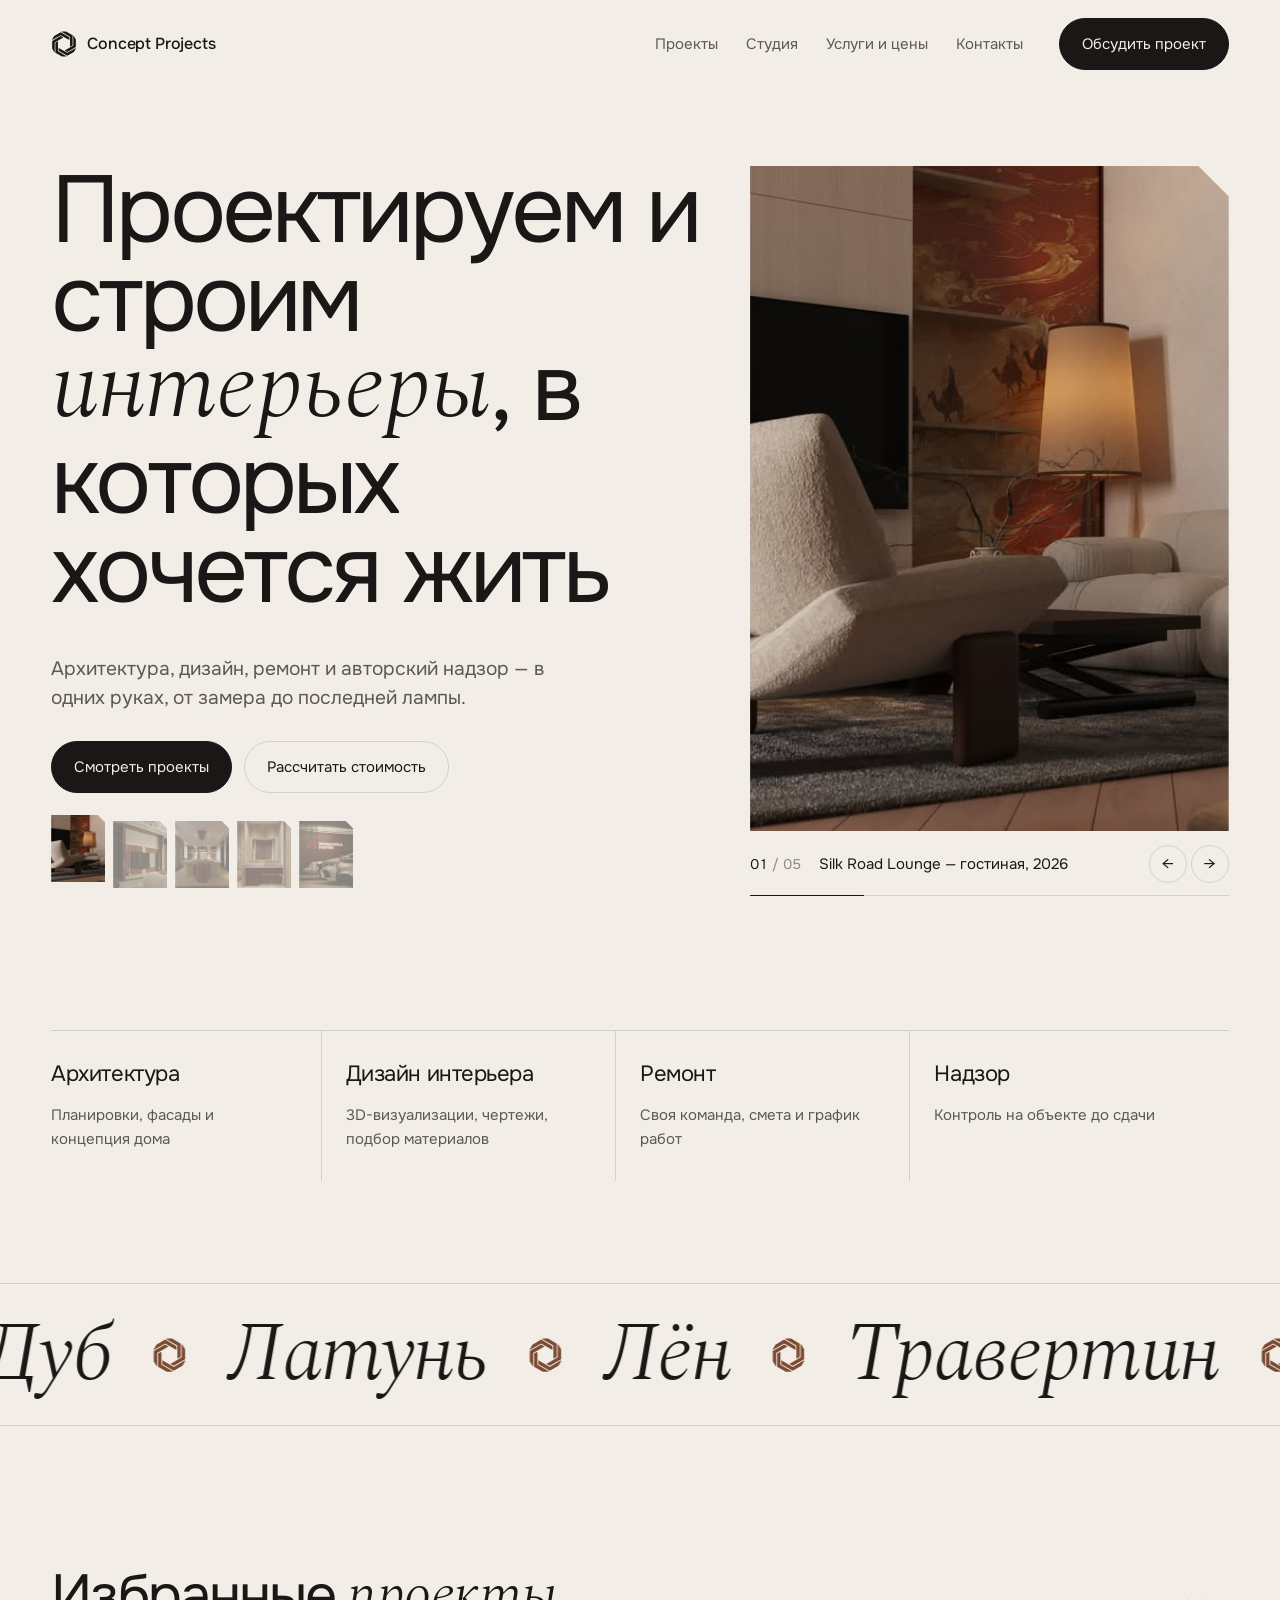
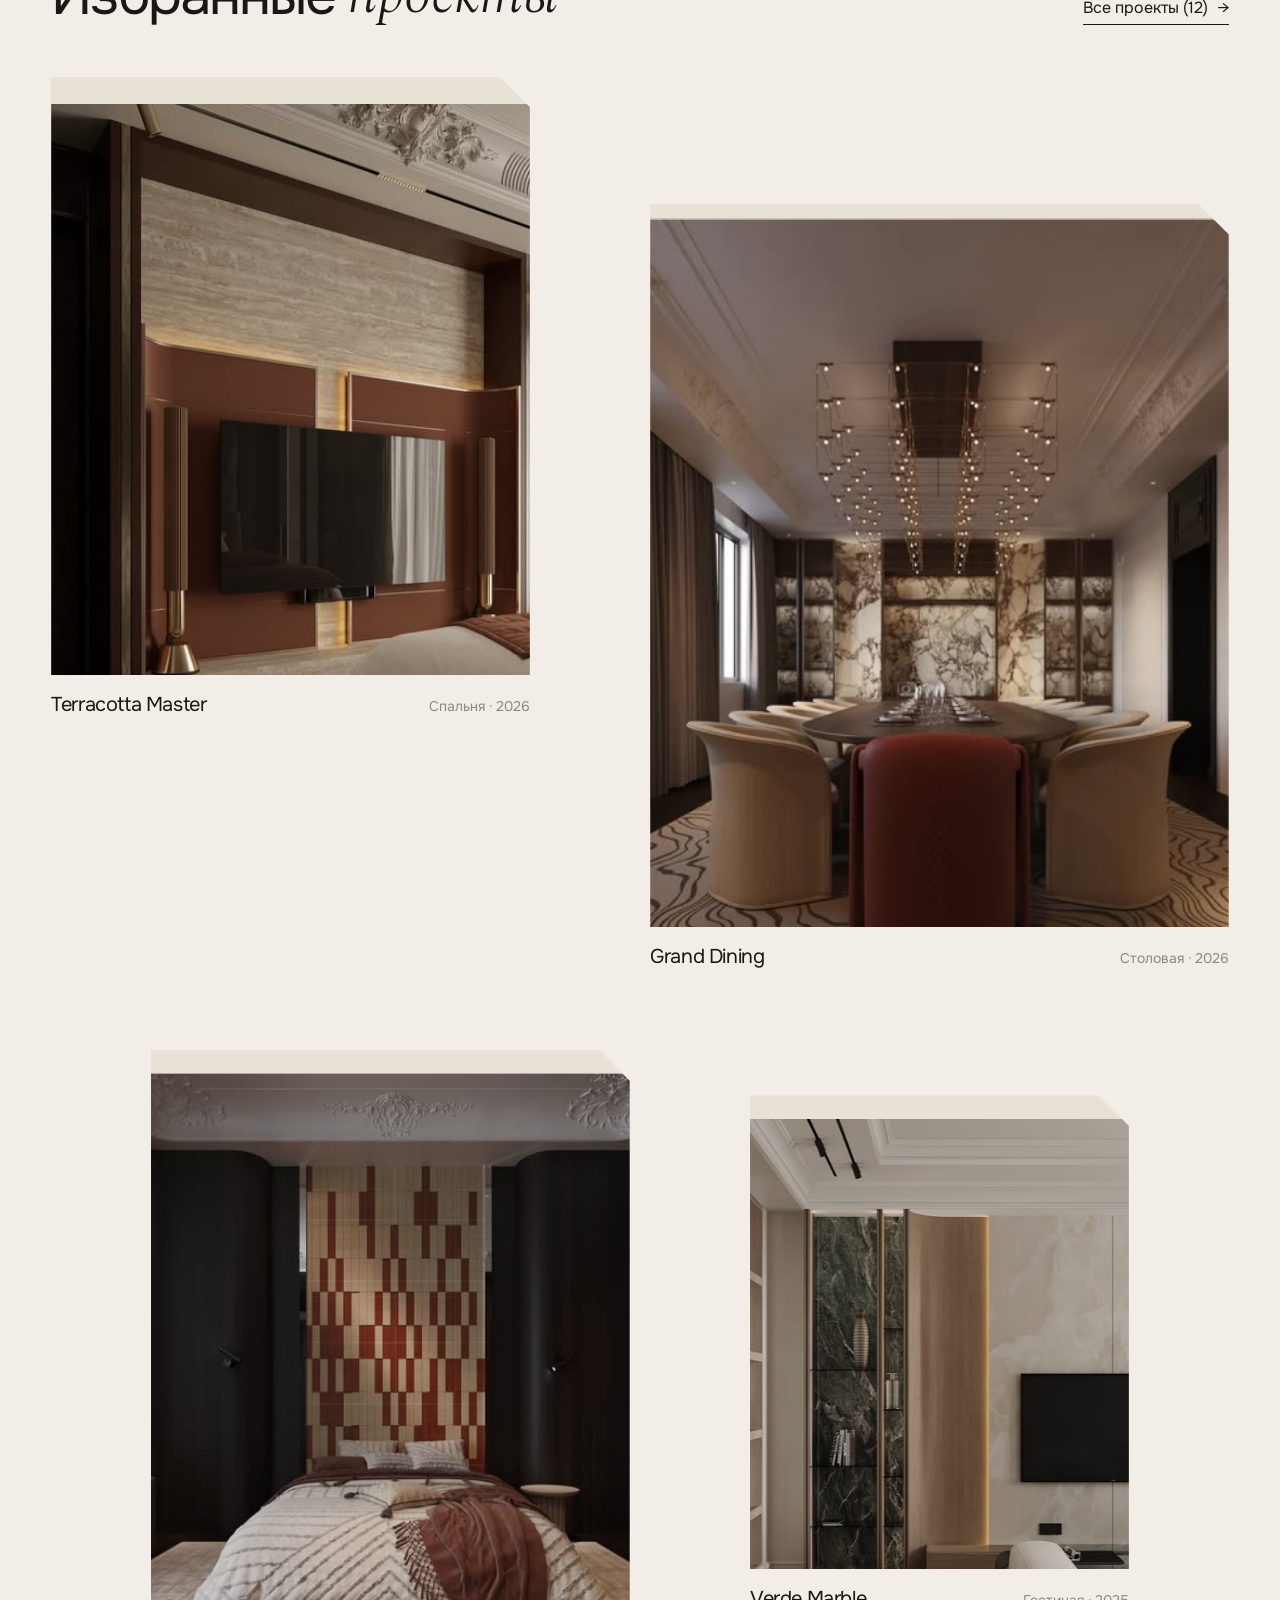
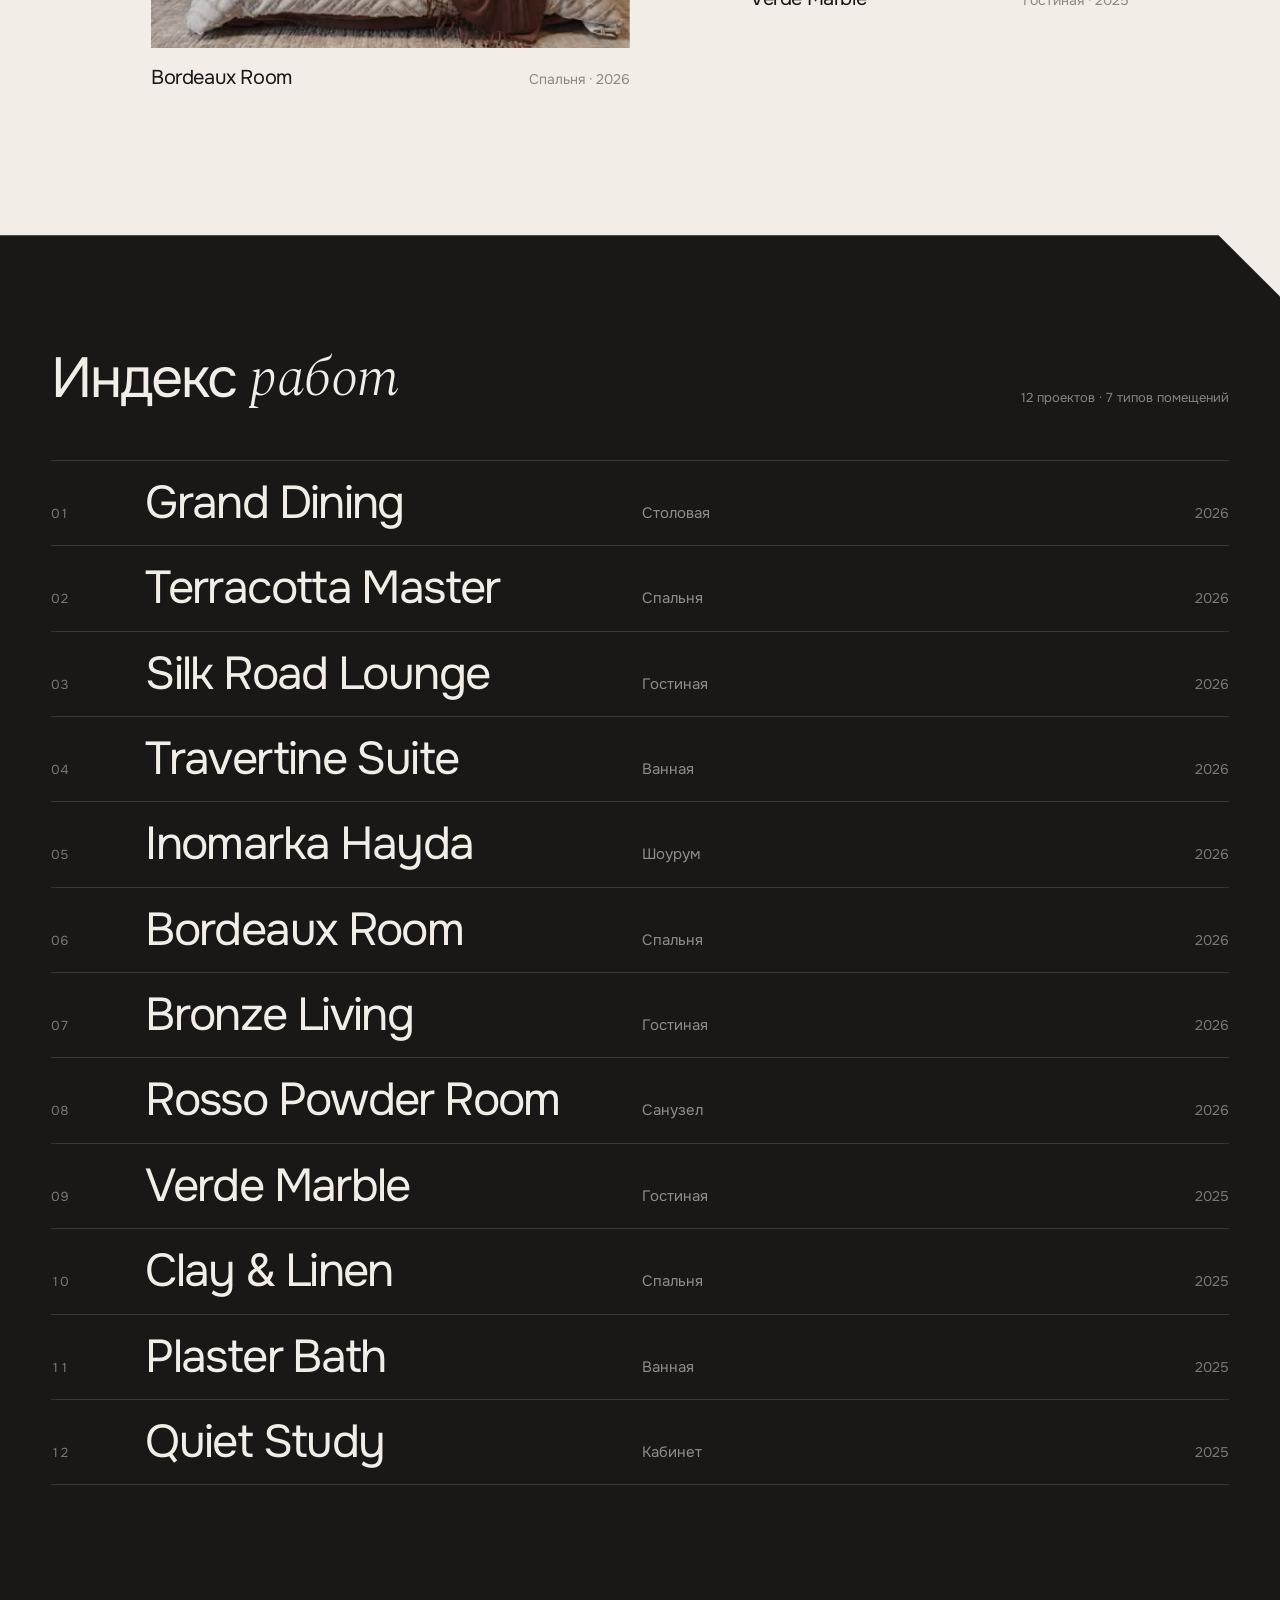
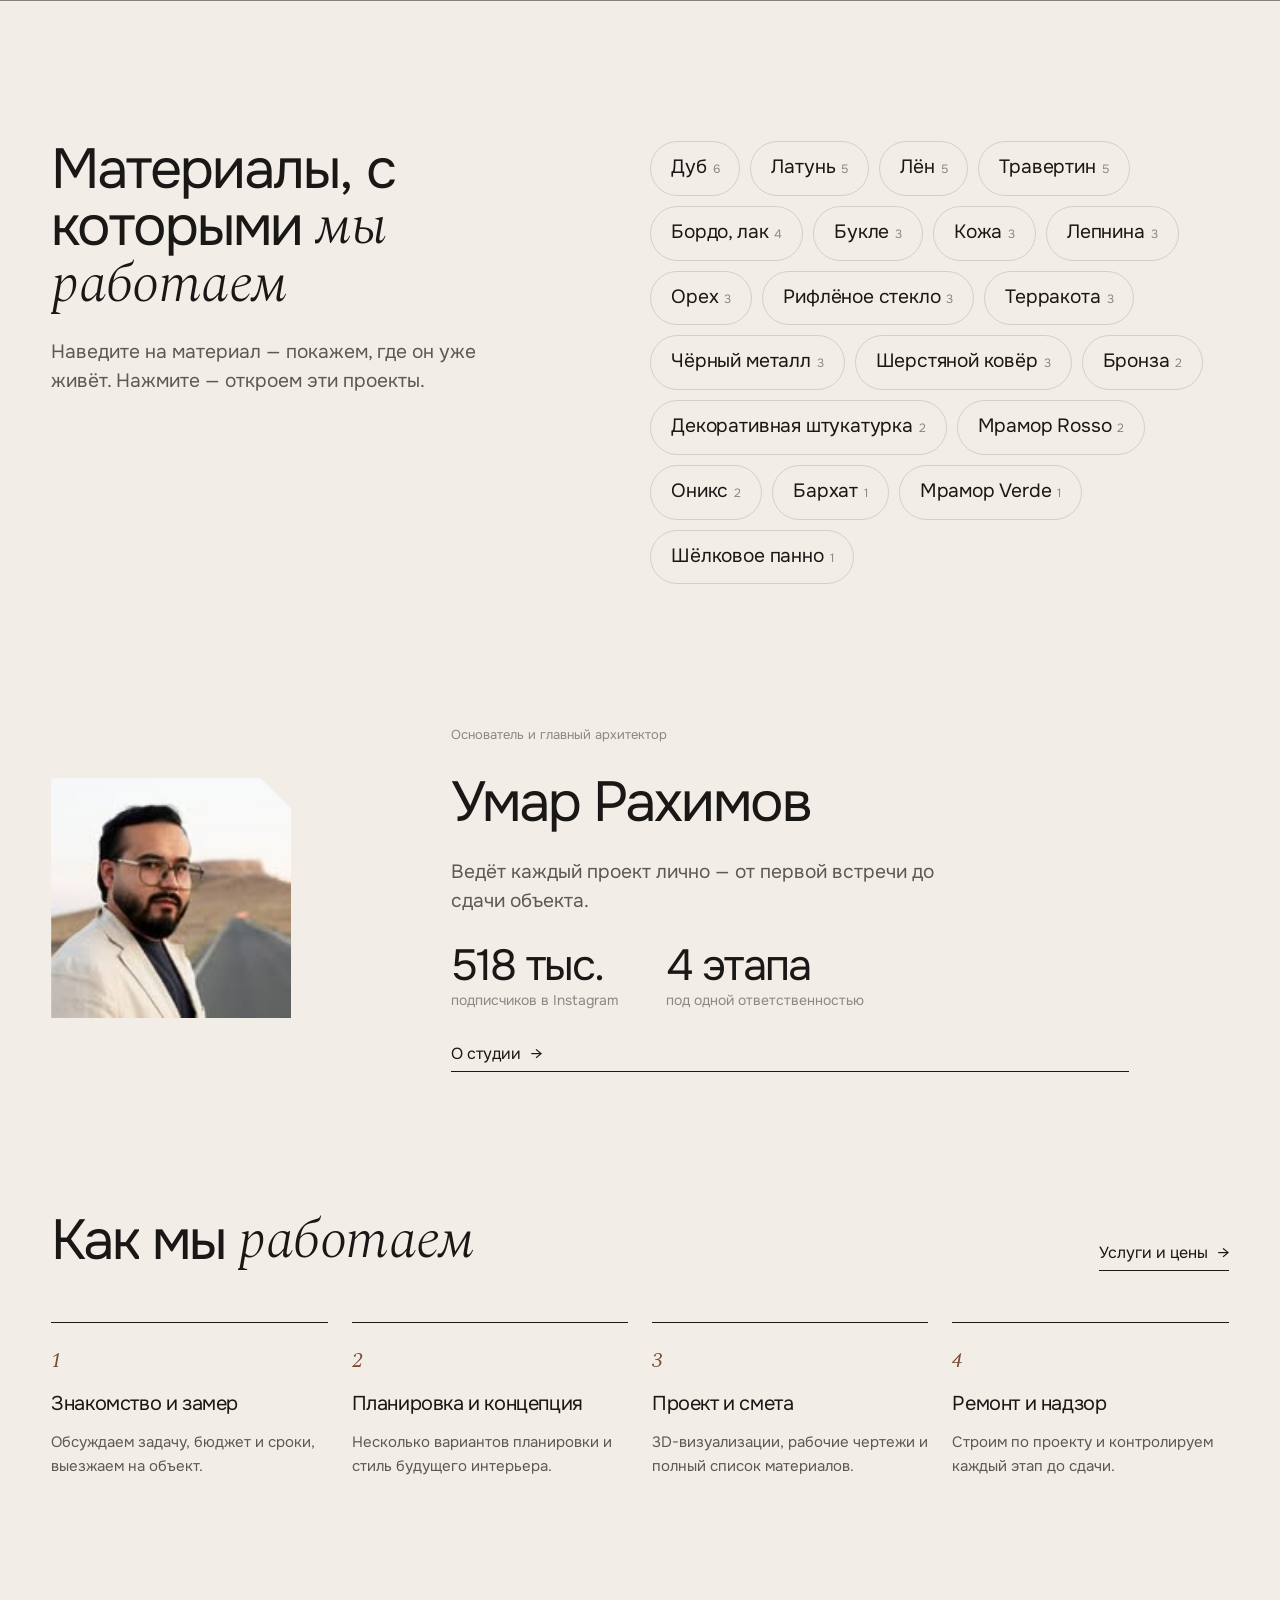
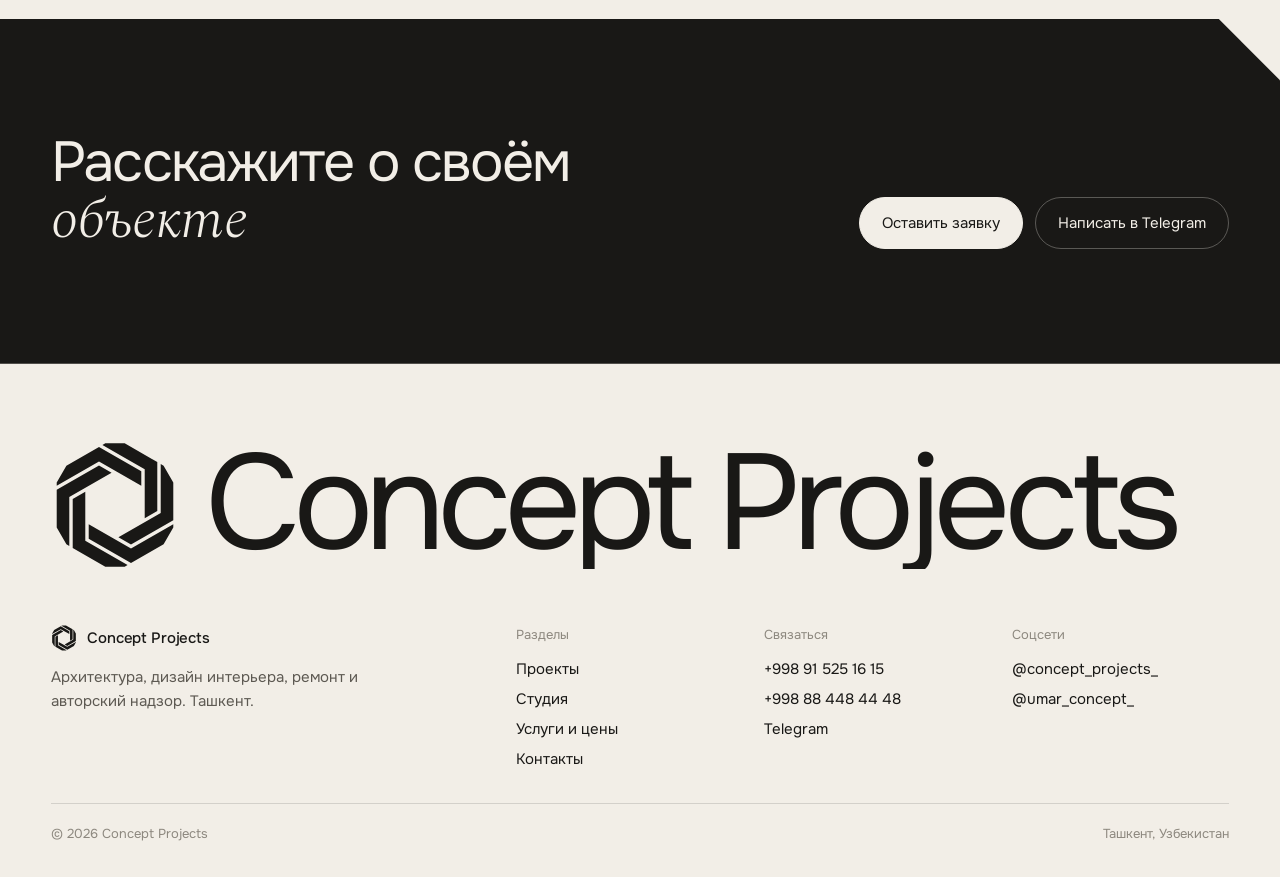
==== commit 1424669a: "Fix glitches: studio overlay clash, reliable reveals, touch hover, lighter scrolling - Rename splash" ====
--- a/index.html
+++ b/index.html
@@ -8,7 +8,8 @@
 <link rel="icon" href="assets/img/favicon.svg" type="image/svg+xml">
 <link rel="preconnect" href="https://fonts.googleapis.com"><link rel="preconnect" href="https://fonts.gstatic.com" crossorigin>
 <link href="https://fonts.googleapis.com/css2?family=Onest:wght@300;400;500&family=Spectral:ital,wght@1,300;1,400&display=swap" rel="stylesheet">
-<link rel="stylesheet" href="assets/css/style.css?v=4">
+<link rel="stylesheet" href="assets/css/style.css?v=9">
+<script>document.documentElement.classList.add("js");setTimeout(function(){if(!window.CP_READY)document.documentElement.classList.add("reveal-all")},3000)</script>
 </head>
 <body data-page="home">
 <div data-header></div>
@@ -17,7 +18,7 @@
   <section class="hero wrap grid">
     <div class="hero__text">
       <h1 class="display" data-lines>Проектируем и строим <span class="it">интерьеры</span>, в&nbsp;которых хочется жить</h1>
-      <div class="hero__bottom" data-fade>
+      <div class="hero__bottom">
         <p class="lead">Архитектура, дизайн, ремонт и авторский надзор — в одних руках, от замера до последней лампы.</p>
         <div class="hero__actions">
           <a class="btn" href="projects.html">Смотреть проекты</a>
@@ -39,10 +40,10 @@
 
   <section class="services wrap" aria-label="Что мы делаем">
     <div class="services__row">
-      <a class="svc" href="services.html" data-fade><b>Архитектура</b><span>Планировки, фасады и концепция дома</span></a>
-      <a class="svc" href="services.html" data-fade><b>Дизайн интерьера</b><span>3D-визуализации, чертежи, подбор материалов</span></a>
-      <a class="svc" href="services.html" data-fade><b>Ремонт</b><span>Своя команда, смета и график работ</span></a>
-      <a class="svc" href="services.html" data-fade><b>Надзор</b><span>Контроль на объекте до сдачи</span></a>
+      <a class="svc" href="services.html"><b>Архитектура</b><span>Планировки, фасады и концепция дома</span></a>
+      <a class="svc" href="services.html"><b>Дизайн интерьера</b><span>3D-визуализации, чертежи, подбор материалов</span></a>
+      <a class="svc" href="services.html"><b>Ремонт</b><span>Своя команда, смета и график работ</span></a>
+      <a class="svc" href="services.html"><b>Надзор</b><span>Контроль на объекте до сдачи</span></a>
     </div>
   </section>
 
@@ -81,7 +82,7 @@
         <div><b>518 тыс.</b><span>подписчиков в Instagram</span></div>
         <div><b>4 этапа</b><span>под одной ответственностью</span></div>
       </div>
-      <a class="arrow" href="studio.html" data-fade>О студии</a>
+      <a class="arrow" href="studio.html">О студии</a>
     </div>
   </section>
 
@@ -108,7 +109,7 @@
 
 <div class="peek" id="peek" aria-hidden="true"><div class="ph ph--4x5"><img alt=""></div></div>
 <div data-footer></div>
-<script src="assets/js/data.js?v=4"></script>
-<script src="assets/js/site.js?v=4"></script>
+<script src="assets/js/data.js?v=9"></script>
+<script src="assets/js/site.js?v=9"></script>
 </body>
 </html>
--- a/assets/css/style.css
+++ b/assets/css/style.css
@@ -30,11 +30,10 @@
 
 /* ---------- page transitions (native, cross-document) ---------- */
 @view-transition { navigation: auto; }
-::view-transition-old(root) { animation: vt-out .35s var(--ease) both; }
-::view-transition-new(root) { animation: vt-in .55s var(--ease) both; }
-::view-transition-group(*) { animation-duration: .7s; animation-timing-function: var(--ease); }
-@keyframes vt-out { to { opacity: 0; transform: translateY(-12px); } }
-@keyframes vt-in { from { opacity: 0; transform: translateY(16px); } }
+::view-transition-old(root) { animation: vt-out .25s ease both; }
+::view-transition-new(root) { animation: vt-in .35s ease both; }
+@keyframes vt-out { to { opacity: 0; } }
+@keyframes vt-in { from { opacity: 0; } }
 
 /* ---------- type ---------- */
 .display { font-size: clamp(42px, 7.4vw, 128px); line-height: .94; letter-spacing: -.04em; font-weight: 400; }
@@ -54,18 +53,17 @@
 /* ---------- header ---------- */
 .header {
   position: sticky; top: 0; z-index: 50; display: flex; align-items: center; gap: 24px;
-  padding: 18px var(--pad); background: color-mix(in srgb, var(--paper) 88%, transparent);
-  backdrop-filter: blur(10px); -webkit-backdrop-filter: blur(10px);
+  padding: 18px var(--pad); background: var(--paper);
   border-bottom: 1px solid transparent; transition: transform .5s var(--ease), border-color .3s;
 }
 .header.is-scrolled { border-bottom-color: var(--line); }
 .header.is-hidden { transform: translateY(-100%); }
 .brand { display: flex; align-items: center; gap: 10px; font-weight: 500; letter-spacing: -.01em; white-space: nowrap; }
 .brand svg { width: 26px; height: 26px; fill: var(--ink); transition: transform .9s var(--ease); }
-.brand:hover svg { transform: rotate(-60deg); }
+@media (hover: hover) { .brand:hover svg { transform: rotate(-60deg); } }
 .nav { display: flex; gap: 28px; margin-left: auto; }
 .nav a { position: relative; font-size: 15px; color: var(--ink-2); transition: color .25s; }
-.nav a:hover, .nav a[aria-current] { color: var(--ink); }
+@media (hover: hover) { .nav a:hover, .nav a[aria-current] { color: var(--ink); } }
 .nav a[aria-current]::after { content: ""; position: absolute; left: 0; right: 0; bottom: -4px; height: 1px; background: var(--ink); }
 .header__cta { margin-left: 12px; }
 .burger { display: none; margin-left: auto; width: 44px; height: 44px; border: 0; background: none; padding: 0; cursor: pointer; position: relative; }
@@ -84,18 +82,18 @@
 /* ---------- buttons & links ---------- */
 .btn { display: inline-flex; align-items: center; gap: 10px; padding: 13px 22px; border-radius: 999px; background: var(--ink); color: var(--paper);
   font-size: 15px; border: 1px solid var(--ink); cursor: pointer; transition: background .3s, color .3s; white-space: nowrap; }
-.btn:hover { background: transparent; color: var(--ink); }
+@media (hover: hover) { .btn:hover { background: transparent; color: var(--ink); } }
 .btn--ghost { background: transparent; color: var(--ink); border-color: var(--line); }
-.btn--ghost:hover { border-color: var(--ink); }
+@media (hover: hover) { .btn--ghost:hover { border-color: var(--ink); } }
 .arrow { display: inline-flex; align-items: center; gap: 10px; border-bottom: 1px solid var(--ink); padding-bottom: 4px; }
 .arrow::after { content: "→"; transition: transform .35s var(--ease); }
-.arrow:hover::after { transform: translateX(5px); }
+@media (hover: hover) { .arrow:hover::after { transform: translateX(5px); } }
 
 /* ---------- images with the logo's chamfered corner ---------- */
 .ph { position: relative; overflow: hidden; background: var(--paper-2);
   clip-path: polygon(0 0, calc(100% - var(--cut)) 0, 100% var(--cut), 100% 100%, 0 100%); }
 .ph img { width: 100%; height: 100%; object-fit: cover; transition: transform 1.4s var(--ease); }
-a:hover .ph img { transform: scale(1.035); }
+@media (hover: hover) { a:hover .ph img { transform: scale(1.035); } }
 .ph--4x5 { aspect-ratio: 4 / 5; }
 .ph--3x4 { aspect-ratio: 3 / 4; }
 .ph--1x1 { aspect-ratio: 1; }
@@ -154,7 +152,7 @@
 .cta .h2 { max-width: 14ch; }
 .cta__row { display: flex; flex-wrap: wrap; justify-content: space-between; align-items: end; gap: 32px; }
 .cta .btn { background: var(--paper); color: var(--ink); border-color: var(--paper); }
-.cta .btn:hover { background: transparent; color: var(--paper); }
+@media (hover: hover) { .cta .btn:hover { background: transparent; color: var(--paper); } }
 .cta .btn--ghost { background: transparent; color: var(--paper); border-color: rgba(242, 238, 231, .3); }
 .cta__links { display: flex; flex-wrap: wrap; gap: 12px; }
 
@@ -162,7 +160,7 @@
 .footer { padding: 56px var(--pad) 32px; display: grid; grid-template-columns: 2fr 1fr 1fr 1fr; gap: 32px; font-size: 15px; }
 .footer h4 { margin: 0 0 12px; font-weight: 400; color: var(--ink-3); font-size: 13px; }
 .footer ul { list-style: none; margin: 0; padding: 0; display: grid; gap: 6px; }
-.footer a:hover { color: var(--clay); }
+@media (hover: hover) { .footer a:hover { color: var(--clay); } }
 .footer__brand { display: grid; gap: 14px; align-content: start; }
 .footer__brand p { color: var(--ink-2); max-width: 34ch; }
 .footer__bottom { grid-column: 1 / -1; display: flex; justify-content: space-between; gap: 16px; border-top: 1px solid var(--line); padding-top: 20px; color: var(--ink-3); font-size: 13px; }
@@ -171,13 +169,13 @@
 .page-head { padding-top: clamp(48px, 7vw, 110px); padding-bottom: clamp(32px, 4vw, 56px); }
 .page-head__row { display: flex; justify-content: space-between; align-items: end; gap: 32px; flex-wrap: wrap; }
 .crumbs { display: flex; gap: 8px; color: var(--ink-3); font-size: 14px; margin-bottom: 24px; }
-.crumbs a:hover { color: var(--ink); }
+@media (hover: hover) { .crumbs a:hover { color: var(--ink); } }
 
 /* ---------- projects catalogue ---------- */
-.toolbar { display: flex; justify-content: space-between; align-items: center; gap: 16px; flex-wrap: wrap; padding: 16px 0; border-top: 1px solid var(--line); border-bottom: 1px solid var(--line); position: sticky; top: 72px; z-index: 5; background: var(--paper); }
+.toolbar { display: flex; justify-content: space-between; align-items: center; gap: 16px; flex-wrap: wrap; padding: 16px 0; border-top: 1px solid var(--line); border-bottom: 1px solid var(--line); position: sticky; top: var(--hh, 72px); z-index: 5; background: var(--paper); }
 .chips { display: flex; flex-wrap: wrap; gap: 8px; }
 .chip { border: 1px solid var(--line); background: none; border-radius: 999px; padding: 7px 14px; font-size: 14px; cursor: pointer; transition: background .25s, color .25s, border-color .25s; }
-.chip:hover { border-color: var(--ink); }
+@media (hover: hover) { .chip:hover { border-color: var(--ink); } }
 .chip.is-on { background: var(--ink); color: var(--paper); border-color: var(--ink); }
 .chip sup { font-size: 10px; margin-left: 3px; color: inherit; opacity: .6; }
 .views { display: flex; gap: 4px; }
@@ -196,11 +194,11 @@
 .row b { font-weight: 400; font-size: clamp(22px, 2.4vw, 34px); letter-spacing: -.03em; }
 .row span { color: var(--ink-2); }
 .row em { font-style: normal; color: var(--ink-3); text-align: right; }
-.row:hover { padding-left: 16px; color: var(--clay); }
+@media (hover: hover) { .row:hover { padding-left: 16px; color: var(--clay); } }
 .row.is-out { display: none; }
-.peek { position: fixed; z-index: 30; left: 0; top: 0; width: 220px; pointer-events: none; opacity: 0; transform: translate(-50%, -50%) scale(.9);
-  transition: opacity .3s, transform .4s var(--ease); }
-.peek.is-on { opacity: 1; transform: translate(-50%, -50%) scale(1); }
+.peek { position: fixed; z-index: 30; left: 0; top: 0; width: 220px; pointer-events: none; will-change: transform; }
+.peek .ph { opacity: 0; transform: scale(.9); transition: opacity .3s, transform .4s var(--ease); }
+.peek.is-on .ph { opacity: 1; transform: none; }
 .empty { padding: 60px 0; color: var(--ink-3); }
 
 /* ---------- project page ---------- */
@@ -233,7 +231,7 @@
 .pager a + a { text-align: right; border-left: 1px solid var(--line); padding-left: 24px; }
 .pager a:first-child { padding-right: 24px; }
 .pager b { font-weight: 400; font-size: clamp(24px, 3vw, 44px); letter-spacing: -.03em; transition: color .3s; }
-.pager a:hover b { color: var(--clay); }
+@media (hover: hover) { .pager a:hover b { color: var(--clay); } }
 
 .lightbox { position: fixed; inset: 0; z-index: 90; background: rgba(25, 24, 22, .92); display: grid; place-items: center; padding: 24px; opacity: 0; pointer-events: none; transition: opacity .35s; cursor: zoom-out; }
 .lightbox.is-on { opacity: 1; pointer-events: auto; }
@@ -256,9 +254,9 @@
 .packages { display: grid; grid-template-columns: repeat(3, minmax(0, 1fr)); gap: clamp(12px, 1.6vw, 28px); }
 .pkg { border: 1px solid var(--line); padding: 32px 28px; display: grid; gap: 22px; align-content: start;
   clip-path: polygon(0 0, calc(100% - var(--cut)) 0, 100% var(--cut), 100% 100%, 0 100%); transition: background .4s; }
-.pkg:hover { background: var(--paper-2); }
+@media (hover: hover) { .pkg:hover { background: var(--paper-2); } }
 .pkg--main { background: var(--ink); color: var(--paper); border-color: var(--ink); }
-.pkg--main:hover { background: #24221f; }
+@media (hover: hover) { .pkg--main:hover { background: #24221f; } }
 .pkg--main .muted, .pkg--main li { color: rgba(242, 238, 231, .72); }
 .pkg__name { font-size: 26px; letter-spacing: -.02em; }
 .pkg ul { margin: 0; padding: 0; list-style: none; display: grid; gap: 8px; font-size: 15px; }
@@ -294,7 +292,7 @@
 .contact { align-items: start; }
 .contact__info { grid-column: 1 / 6; display: grid; gap: 36px; }
 .contact__info a.big { font-size: clamp(26px, 2.8vw, 42px); letter-spacing: -.03em; display: block; line-height: 1.2; transition: color .3s; }
-.contact__info a.big:hover { color: var(--clay); }
+@media (hover: hover) { .contact__info a.big:hover { color: var(--clay); } }
 .contact__form { grid-column: 7 / 13; display: grid; gap: 22px; }
 .input { width: 100%; border: 0; border-bottom: 1px solid var(--line); background: none; padding: 12px 0; font-size: 18px; outline: none; border-radius: 0; transition: border-color .3s; }
 .input:focus { border-bottom-color: var(--ink); }
@@ -335,7 +333,6 @@
   .details figure:nth-child(3) { display: none; }
   .footer { grid-template-columns: 1fr 1fr; }
   .footer__brand { grid-column: 1 / -1; }
-  .toolbar { top: 64px; }
   .row { grid-template-columns: 1fr auto; }
   .row span:nth-of-type(2) { display: none; }
   .row span { display: none; }
@@ -367,23 +364,23 @@
 
 /* ---------- intro: the logo assembles, then opens as a hexagonal aperture ---------- */
 @property --r { syntax: '<length>'; inherits: false; initial-value: 0px; }
-.intro { position: fixed; inset: 0; z-index: 200; background: var(--ink); display: grid; place-items: center; --r: 0px;
+.splash { position: fixed; inset: 0; z-index: 200; background: var(--ink); display: grid; place-items: center; --r: 0px;
   clip-path: polygon(evenodd, 0 0, 100% 0, 100% 100%, 0 100%, 0 0,
     calc(50% + var(--r) * .866) calc(50% - var(--r) * .5), calc(50% + var(--r) * .866) calc(50% + var(--r) * .5),
     50% calc(50% + var(--r)), calc(50% - var(--r) * .866) calc(50% + var(--r) * .5),
     calc(50% - var(--r) * .866) calc(50% - var(--r) * .5), 50% calc(50% - var(--r)), calc(50% + var(--r) * .866) calc(50% - var(--r) * .5));
-  transition: --r 1.25s cubic-bezier(.7, 0, .2, 1); }
-.intro.is-open { --r: 150vmax; }
-.intro svg { width: clamp(90px, 12vw, 150px); height: auto; fill: var(--paper); overflow: visible; transition: transform 1.25s cubic-bezier(.7, 0, .2, 1), opacity .8s; }
-.intro.is-open svg { transform: scale(5) rotate(60deg); opacity: 0; }
-.intro path { transform-box: fill-box; transform-origin: center; opacity: 0; animation: blade .9s var(--ease) forwards; animation-delay: calc(var(--i) * .08s + .15s); }
+  animation: intro-open 1.25s 1.3s cubic-bezier(.7, 0, .2, 1) forwards; }
+@keyframes intro-open { to { --r: 150vmax; } }
+.splash svg { width: clamp(90px, 12vw, 150px); height: auto; fill: var(--paper); overflow: visible; animation: intro-mark 1.25s 1.3s cubic-bezier(.7, 0, .2, 1) forwards; }
+@keyframes intro-mark { to { transform: scale(5) rotate(60deg); opacity: 0; } }
+.splash path { transform-box: fill-box; transform-origin: center; opacity: 0; animation: blade .9s var(--ease) forwards; animation-delay: calc(var(--i) * .08s + .15s); }
 @keyframes blade { from { opacity: 0; transform: translate(var(--dx), var(--dy)) rotate(-40deg); } to { opacity: 1; transform: none; } }
-.intro__word { position: absolute; bottom: 9vh; left: 0; right: 0; text-align: center; color: rgba(242, 238, 231, .6); font-size: 13px; letter-spacing: .3em; text-transform: uppercase;
+.splash__word { position: absolute; bottom: 9vh; left: 0; right: 0; text-align: center; color: rgba(242, 238, 231, .6); font-size: 13px; letter-spacing: .3em; text-transform: uppercase;
   opacity: 0; animation: fadein .8s .7s forwards; }
 @keyframes fadein { to { opacity: 1; } }
 
 /* ---------- hero slideshow ---------- */
-.hero { min-height: calc(100svh - 72px); align-items: stretch; padding-bottom: 32px; }
+.hero { min-height: calc(100svh - var(--hh, 72px)); align-items: stretch; padding-bottom: 32px; }
 .hero__bottom { display: grid; gap: 28px; }
 .hero__main { display: flex; flex-direction: column; }
 .slides { position: relative; display: block; flex: 1; min-height: 420px; max-height: 78svh; aspect-ratio: 4 / 5; overflow: hidden;
@@ -399,13 +396,13 @@
 .slides__name { flex: 1; font-size: 15px; overflow: hidden; white-space: nowrap; text-overflow: ellipsis; }
 .slides__nav { display: flex; gap: 4px; }
 .slides__nav button { width: 38px; height: 38px; border-radius: 50%; border: 1px solid var(--line); background: none; cursor: pointer; transition: background .3s, color .3s; }
-.slides__nav button:hover { background: var(--ink); color: var(--paper); }
+@media (hover: hover) { .slides__nav button:hover { background: var(--ink); color: var(--paper); } }
 .slides__progress { height: 1px; background: var(--line); margin-top: 12px; }
 .slides__progress i { display: block; height: 100%; background: var(--ink); transform-origin: left; transform: scaleX(0); }
 .thumbs { display: flex; gap: 8px; }
 .thumbs button { width: 54px; aspect-ratio: 4 / 5; padding: 0; border: 0; background: var(--paper-2) center / cover; cursor: pointer; opacity: .45;
   clip-path: polygon(0 0, calc(100% - 8px) 0, 100% 8px, 100% 100%, 0 100%); transition: opacity .4s, transform .4s var(--ease); }
-.thumbs button:hover { opacity: .8; }
+@media (hover: hover) { .thumbs button:hover { opacity: .8; } }
 .thumbs button.is-on { opacity: 1; transform: translateY(-6px); }
 
 /* ---------- materials marquee ---------- */
@@ -425,9 +422,9 @@
 .idx b { font-weight: 400; font-size: clamp(26px, 3.6vw, 58px); letter-spacing: -.035em; line-height: 1.05; }
 .idx span { color: rgba(242, 238, 231, .55); font-size: 15px; }
 .idx i { font-style: normal; text-align: right; color: rgba(242, 238, 231, .45); font-size: 14px; }
-.index:hover .idx { color: rgba(242, 238, 231, .35); }
-.index .idx:hover { color: var(--paper); padding-left: 18px; }
-.index .idx:hover b { font-family: var(--serif); font-style: italic; font-weight: 300; }
+@media (hover: hover) { .index:hover .idx { color: rgba(242, 238, 231, .35); } }
+@media (hover: hover) { .index .idx:hover { color: var(--paper); padding-left: 18px; } }
+@media (hover: hover) { .index .idx:hover b { font-family: var(--serif); font-style: italic; font-weight: 300; } }
 
 /* ---------- materials library ---------- */
 .mats { align-items: start; }
@@ -436,11 +433,11 @@
 .mat { display: inline-flex; align-items: baseline; gap: 6px; padding: 10px 20px 12px; border: 1px solid var(--line); border-radius: 999px; font-size: clamp(17px, 1.5vw, 22px); letter-spacing: -.01em;
   transition: background .3s, color .3s, border-color .3s; }
 .mat sup { font-size: 12px; color: var(--ink-3); transition: color .3s; }
-.mat:hover { background: var(--ink); color: var(--paper); border-color: var(--ink); }
-.mat:hover sup { color: rgba(242, 238, 231, .6); }
+@media (hover: hover) { .mat:hover { background: var(--ink); color: var(--paper); border-color: var(--ink); } }
+@media (hover: hover) { .mat:hover sup { color: rgba(242, 238, 231, .6); } }
 
 /* ---------- parallax inside photos (uses the separate `translate` property) ---------- */
-[data-parallax] img { height: 116%; margin-top: -8%; translate: 0 var(--py, 0px); }
+[data-parallax] img { height: 116%; margin-top: -8%; translate: 0 var(--py, 0px); will-change: translate; }
 
 /* ---------- headings rise line by line ---------- */
 .js [data-lines] .w { display: inline-block; overflow: hidden; vertical-align: top; padding-bottom: .14em; margin-bottom: -.14em; }
@@ -450,7 +447,7 @@
 /* ---------- footer wordmark ---------- */
 .wordmark { padding: clamp(40px, 6vw, 90px) var(--pad) 0; overflow: hidden; display: flex; align-items: center; gap: 2vw; }
 .wordmark svg { width: 10vw; height: 10vw; fill: var(--ink); flex: none; transition: transform 1.6s var(--ease); }
-.wordmark:hover svg { transform: rotate(-120deg); }
+@media (hover: hover) { .wordmark:hover svg { transform: rotate(-120deg); } }
 .wordmark span { font-size: 10.6vw; line-height: .8; letter-spacing: -.06em; white-space: nowrap; }
 
 /* ---------- project page extras ---------- */
@@ -460,7 +457,7 @@
 .swatch { flex: 1 1 0; background: var(--c); display: flex; flex-direction: column; justify-content: flex-end; padding: 14px; color: #fff; font-size: 13px; min-width: 0;
   transform-origin: bottom; transition: flex-grow .6s var(--ease); }
 .swatch.light { color: var(--ink); }
-.swatch:hover { flex-grow: 1.8 !important; }
+@media (hover: hover) { .swatch:hover { flex-grow: 1.8 !important; } }
 .swatch small { opacity: .7; }
 
 @media (max-width: 900px) {
@@ -473,4 +470,11 @@
   .mats__list { margin-top: 32px; }
   .wordmark span { font-size: 11vw; }
 }
-@media (prefers-reduced-motion: reduce) { .intro { display: none; } }
+@media (prefers-reduced-motion: reduce) { .splash { display: none; } }
+
+/* ---------- safety: content is never left hidden ---------- */
+.reveal-all [data-fade], .reveal-all [data-reveal], .reveal-all [data-lines] .w > span { opacity: 1 !important; transform: none !important; }
+.reveal-all .ph[data-reveal] { clip-path: polygon(0 0, calc(100% - var(--cut)) 0, 100% var(--cut), 100% 100%, 0 100%) !important; }
+/* sticky catalogue toolbar follows the header when it hides */
+.toolbar { transition: top .5s var(--ease); }
+body.header-hidden .toolbar { top: 0; }
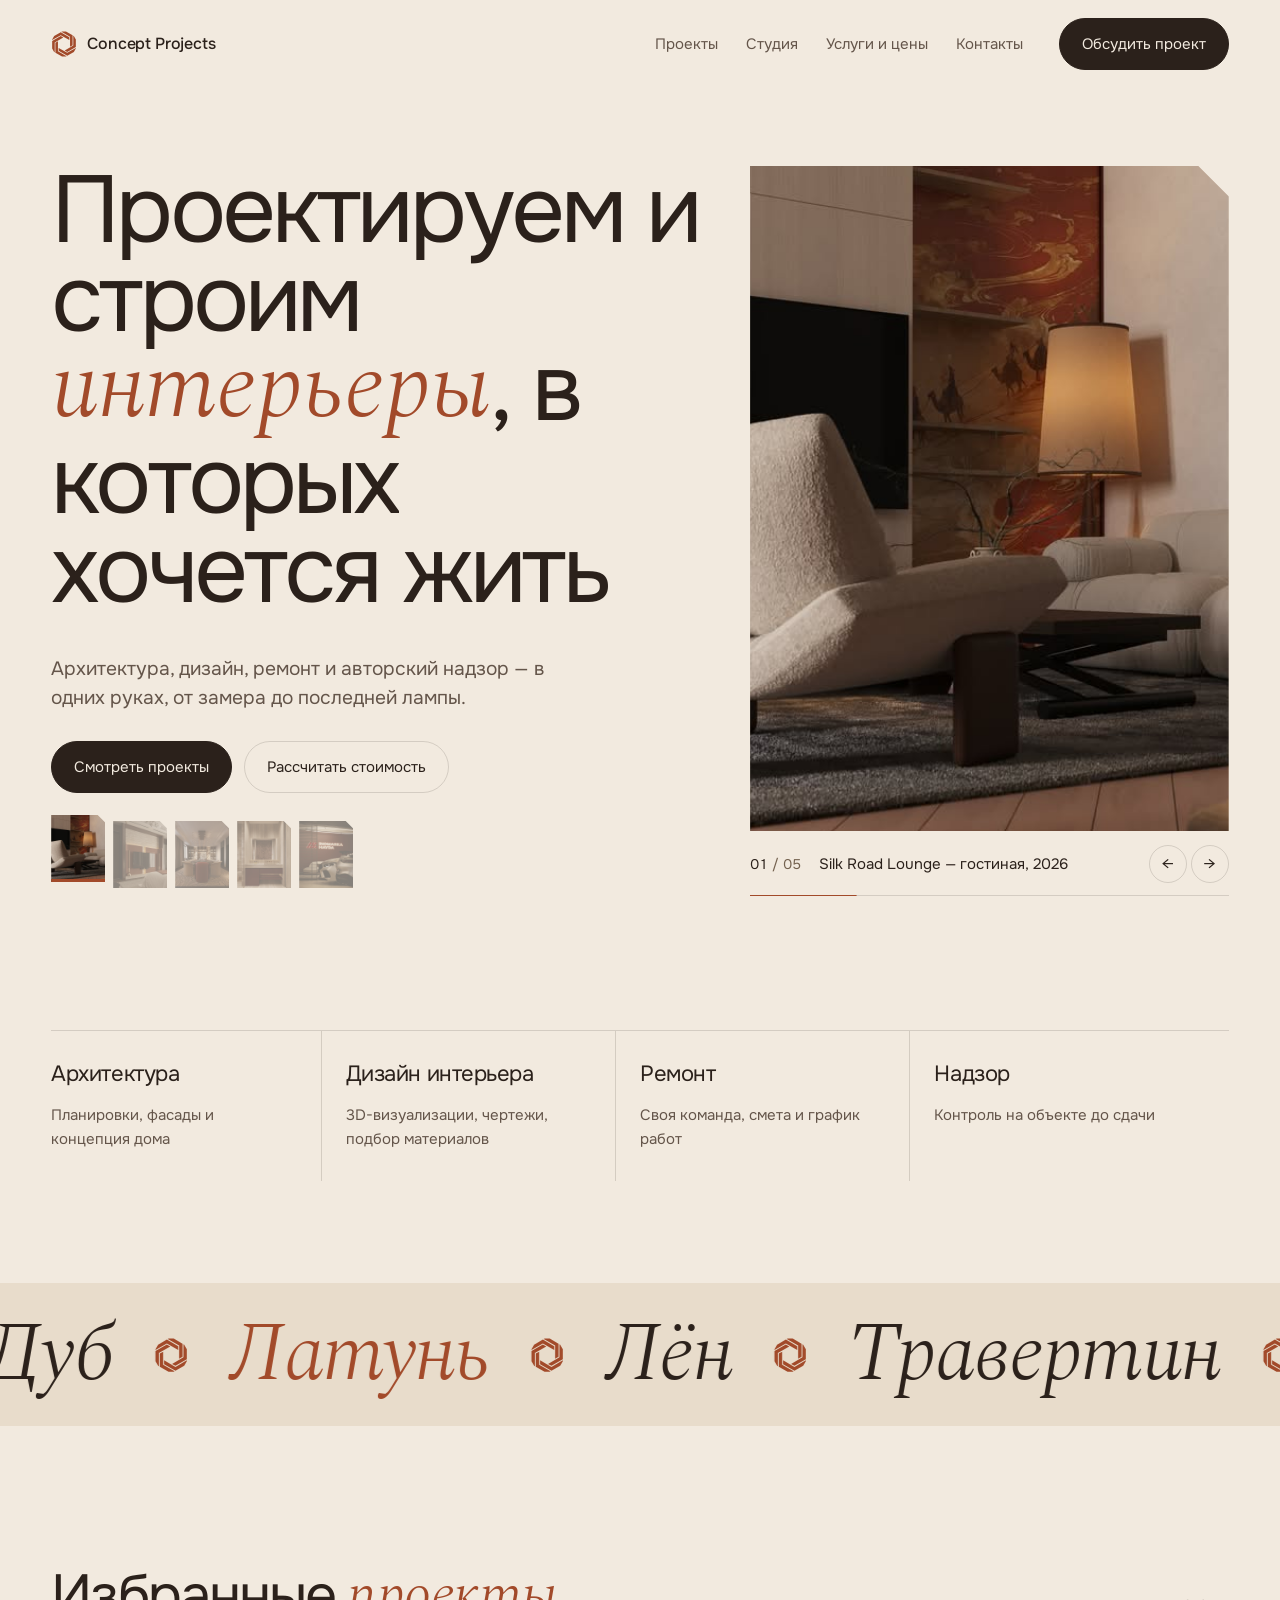
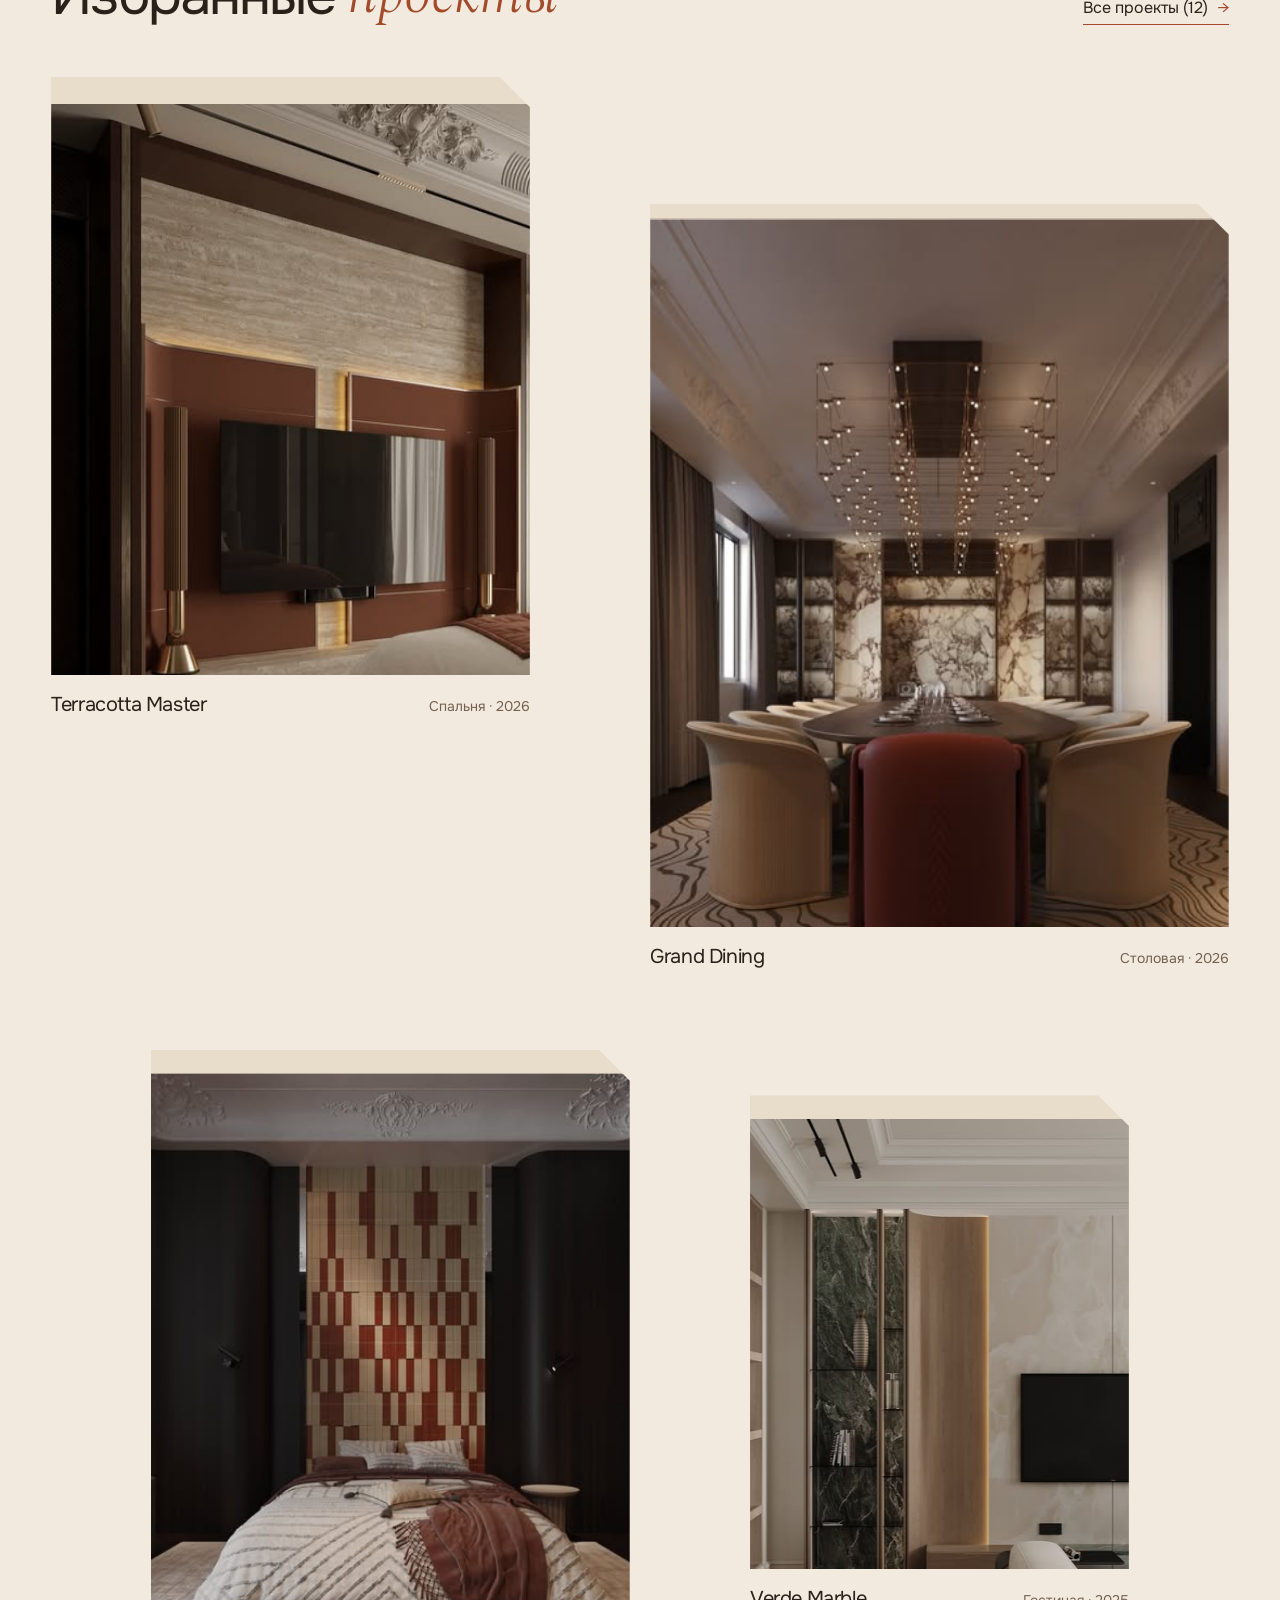
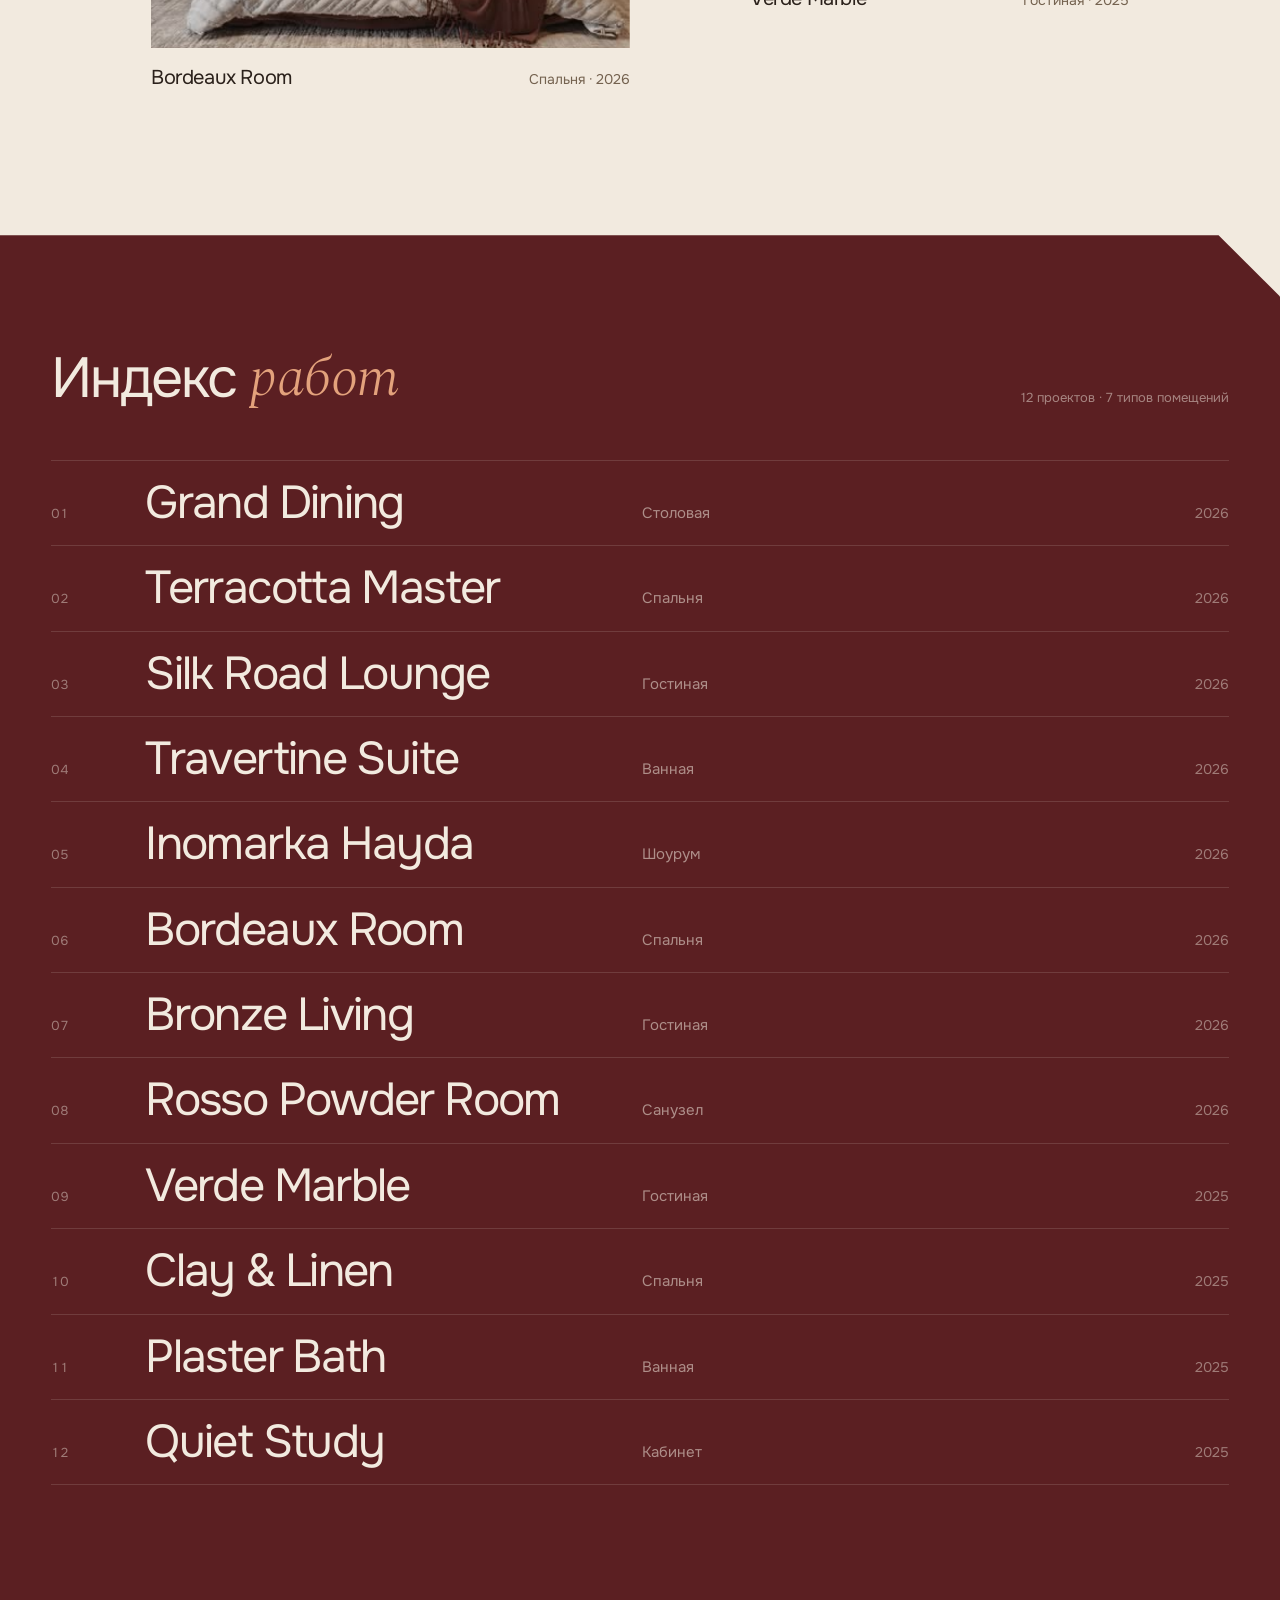
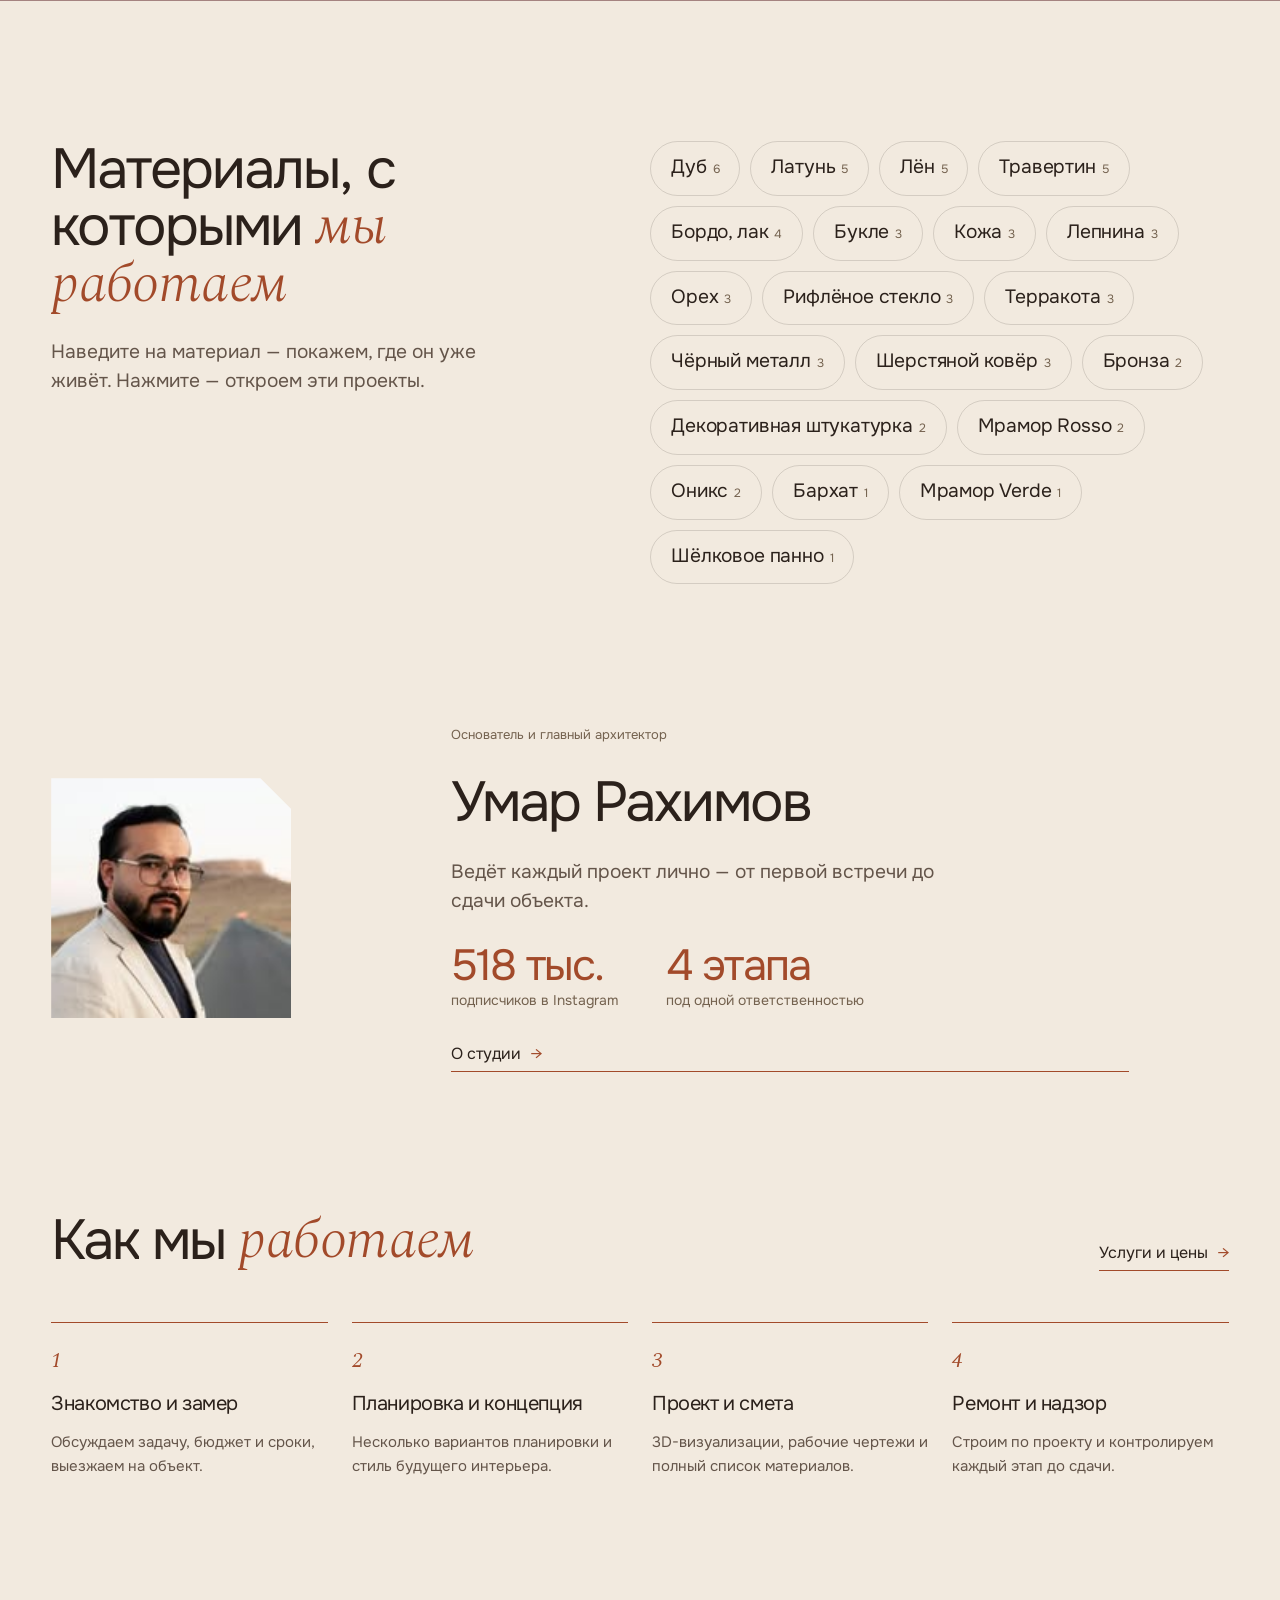
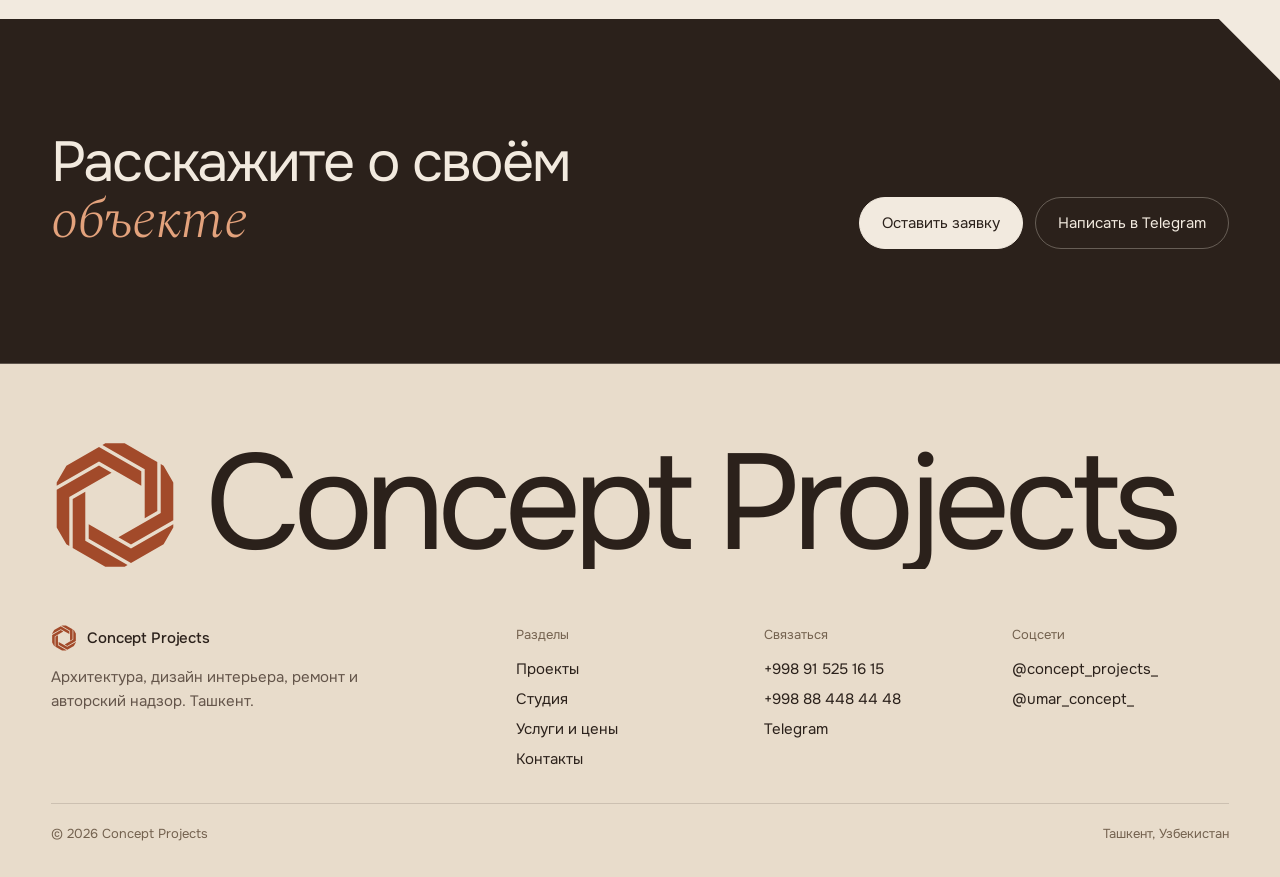
==== commit 79412447: "Warm material palette: travertine, plaster, walnut, terracotta and bordeaux Co-Authored-By: Claude O" ====
--- a/index.html
+++ b/index.html
@@ -3,12 +3,13 @@
 <head>
 <meta charset="utf-8">
 <meta name="viewport" content="width=device-width, initial-scale=1">
+<meta name="theme-color" content="#f2eadf">
 <title>Concept Projects — архитектура и дизайн интерьера, Ташкент</title>
 <meta name="description" content="Concept Projects: архитектура, дизайн интерьера, ремонт и авторский надзор в Ташкенте.">
 <link rel="icon" href="assets/img/favicon.svg" type="image/svg+xml">
 <link rel="preconnect" href="https://fonts.googleapis.com"><link rel="preconnect" href="https://fonts.gstatic.com" crossorigin>
 <link href="https://fonts.googleapis.com/css2?family=Onest:wght@300;400;500&family=Spectral:ital,wght@1,300;1,400&display=swap" rel="stylesheet">
-<link rel="stylesheet" href="assets/css/style.css?v=9">
+<link rel="stylesheet" href="assets/css/style.css?v=11">
 <script>document.documentElement.classList.add("js");setTimeout(function(){if(!window.CP_READY)document.documentElement.classList.add("reveal-all")},3000)</script>
 </head>
 <body data-page="home">
@@ -109,7 +110,7 @@
 
 <div class="peek" id="peek" aria-hidden="true"><div class="ph ph--4x5"><img alt=""></div></div>
 <div data-footer></div>
-<script src="assets/js/data.js?v=9"></script>
-<script src="assets/js/site.js?v=9"></script>
+<script src="assets/js/data.js?v=11"></script>
+<script src="assets/js/site.js?v=11"></script>
 </body>
 </html>
--- a/assets/css/style.css
+++ b/assets/css/style.css
@@ -2,13 +2,16 @@
    Concept Projects — variant B (editorial, multi-page)
    ========================================================= */
 :root {
-  --paper: #f2eee7;
-  --paper-2: #e7e1d6;
-  --ink: #191816;
-  --ink-2: #5d5952;
-  --ink-3: #8d887f;
-  --line: rgba(25, 24, 22, .14);
-  --clay: #7a4a33;
+  /* palette taken from the studio's own materials */
+  --paper: #f2eadf;    /* travertine */
+  --paper-2: #e8dccb;  /* lime plaster, linen */
+  --ink: #2b211b;      /* walnut, espresso */
+  --ink-2: #64554a;
+  --ink-3: #74624f;
+  --line: rgba(43, 33, 27, .15);
+  --clay: #a24a2a;     /* terracotta: accents */
+  --clay-l: #e3a27c;   /* terracotta on dark grounds */
+  --bord: #5b1f22;     /* bordeaux lacquer: feature blocks */
   --sans: 'Onest', system-ui, sans-serif;
   --serif: 'Spectral', Georgia, serif;
   --pad: clamp(16px, 4vw, 64px);
@@ -153,7 +156,7 @@
 .cta__row { display: flex; flex-wrap: wrap; justify-content: space-between; align-items: end; gap: 32px; }
 .cta .btn { background: var(--paper); color: var(--ink); border-color: var(--paper); }
 @media (hover: hover) { .cta .btn:hover { background: transparent; color: var(--paper); } }
-.cta .btn--ghost { background: transparent; color: var(--paper); border-color: rgba(242, 238, 231, .3); }
+.cta .btn--ghost { background: transparent; color: var(--paper); border-color: rgba(242, 234, 223, .3); }
 .cta__links { display: flex; flex-wrap: wrap; gap: 12px; }
 
 /* ---------- footer ---------- */
@@ -233,7 +236,7 @@
 .pager b { font-weight: 400; font-size: clamp(24px, 3vw, 44px); letter-spacing: -.03em; transition: color .3s; }
 @media (hover: hover) { .pager a:hover b { color: var(--clay); } }
 
-.lightbox { position: fixed; inset: 0; z-index: 90; background: rgba(25, 24, 22, .92); display: grid; place-items: center; padding: 24px; opacity: 0; pointer-events: none; transition: opacity .35s; cursor: zoom-out; }
+.lightbox { position: fixed; inset: 0; z-index: 90; background: rgba(43, 33, 27, .94); display: grid; place-items: center; padding: 24px; opacity: 0; pointer-events: none; transition: opacity .35s; cursor: zoom-out; }
 .lightbox.is-on { opacity: 1; pointer-events: auto; }
 .lightbox img { max-height: 88vh; width: auto; }
 
@@ -255,9 +258,9 @@
 .pkg { border: 1px solid var(--line); padding: 32px 28px; display: grid; gap: 22px; align-content: start;
   clip-path: polygon(0 0, calc(100% - var(--cut)) 0, 100% var(--cut), 100% 100%, 0 100%); transition: background .4s; }
 @media (hover: hover) { .pkg:hover { background: var(--paper-2); } }
-.pkg--main { background: var(--ink); color: var(--paper); border-color: var(--ink); }
-@media (hover: hover) { .pkg--main:hover { background: #24221f; } }
-.pkg--main .muted, .pkg--main li { color: rgba(242, 238, 231, .72); }
+.pkg--main { background: var(--bord); color: var(--paper); border-color: var(--bord); }
+@media (hover: hover) { .pkg--main:hover { background: #6a2629; } }
+.pkg--main .muted, .pkg--main li { color: rgba(242, 234, 223, .88); }
 .pkg__name { font-size: 26px; letter-spacing: -.02em; }
 .pkg ul { margin: 0; padding: 0; list-style: none; display: grid; gap: 8px; font-size: 15px; }
 .pkg li { padding-left: 20px; position: relative; color: var(--ink-2); }
@@ -375,7 +378,7 @@
 @keyframes intro-mark { to { transform: scale(5) rotate(60deg); opacity: 0; } }
 .splash path { transform-box: fill-box; transform-origin: center; opacity: 0; animation: blade .9s var(--ease) forwards; animation-delay: calc(var(--i) * .08s + .15s); }
 @keyframes blade { from { opacity: 0; transform: translate(var(--dx), var(--dy)) rotate(-40deg); } to { opacity: 1; transform: none; } }
-.splash__word { position: absolute; bottom: 9vh; left: 0; right: 0; text-align: center; color: rgba(242, 238, 231, .6); font-size: 13px; letter-spacing: .3em; text-transform: uppercase;
+.splash__word { position: absolute; bottom: 9vh; left: 0; right: 0; text-align: center; color: rgba(242, 234, 223, .6); font-size: 13px; letter-spacing: .3em; text-transform: uppercase;
   opacity: 0; animation: fadein .8s .7s forwards; }
 @keyframes fadein { to { opacity: 1; } }
 
@@ -412,17 +415,17 @@
 .marquee__track svg { width: .42em; height: .42em; fill: var(--clay); margin: 0 .5em 0 0; align-self: center; flex: none; font-size: clamp(40px, 6.4vw, 108px); }
 
 /* ---------- dark index of all works ---------- */
-.index-sec { background: var(--ink); color: var(--paper); margin-top: clamp(80px, 11vw, 180px); padding: clamp(70px, 9vw, 140px) 0;
+.index-sec { background: var(--bord); color: var(--paper); margin-top: clamp(80px, 11vw, 180px); padding: clamp(70px, 9vw, 140px) 0;
   clip-path: polygon(0 0, calc(100% - var(--cut) * 2) 0, 100% calc(var(--cut) * 2), 100% 100%, 0 100%); }
-.index-sec .label { color: rgba(242, 238, 231, .5); }
-.idx { display: grid; grid-template-columns: 70px minmax(0, 1fr) 1fr 90px; gap: 24px; align-items: baseline; padding: 18px 0; border-top: 1px solid rgba(242, 238, 231, .14);
+.index-sec .label { color: rgba(242, 234, 223, .5); }
+.idx { display: grid; grid-template-columns: 70px minmax(0, 1fr) 1fr 90px; gap: 24px; align-items: baseline; padding: 18px 0; border-top: 1px solid rgba(242, 234, 223, .14);
   transition: color .3s, padding .5s var(--ease); }
-.idx:last-child { border-bottom: 1px solid rgba(242, 238, 231, .14); }
-.idx em { font-style: normal; font-size: 13px; color: rgba(242, 238, 231, .45); font-variant-numeric: tabular-nums; }
+.idx:last-child { border-bottom: 1px solid rgba(242, 234, 223, .14); }
+.idx em { font-style: normal; font-size: 13px; color: rgba(242, 234, 223, .45); font-variant-numeric: tabular-nums; }
 .idx b { font-weight: 400; font-size: clamp(26px, 3.6vw, 58px); letter-spacing: -.035em; line-height: 1.05; }
-.idx span { color: rgba(242, 238, 231, .55); font-size: 15px; }
-.idx i { font-style: normal; text-align: right; color: rgba(242, 238, 231, .45); font-size: 14px; }
-@media (hover: hover) { .index:hover .idx { color: rgba(242, 238, 231, .35); } }
+.idx span { color: rgba(242, 234, 223, .55); font-size: 15px; }
+.idx i { font-style: normal; text-align: right; color: rgba(242, 234, 223, .45); font-size: 14px; }
+@media (hover: hover) { .index:hover .idx { color: rgba(242, 234, 223, .35); } }
 @media (hover: hover) { .index .idx:hover { color: var(--paper); padding-left: 18px; } }
 @media (hover: hover) { .index .idx:hover b { font-family: var(--serif); font-style: italic; font-weight: 300; } }
 
@@ -434,7 +437,7 @@
   transition: background .3s, color .3s, border-color .3s; }
 .mat sup { font-size: 12px; color: var(--ink-3); transition: color .3s; }
 @media (hover: hover) { .mat:hover { background: var(--ink); color: var(--paper); border-color: var(--ink); } }
-@media (hover: hover) { .mat:hover sup { color: rgba(242, 238, 231, .6); } }
+@media (hover: hover) { .mat:hover sup { color: rgba(242, 234, 223, .6); } }
 
 /* ---------- parallax inside photos (uses the separate `translate` property) ---------- */
 [data-parallax] img { height: 116%; margin-top: -8%; translate: 0 var(--py, 0px); will-change: translate; }
@@ -478,3 +481,41 @@
 /* sticky catalogue toolbar follows the header when it hides */
 .toolbar { transition: top .5s var(--ease); }
 body.header-hidden .toolbar { top: 0; }
+
+/* =========================================================
+   Colour accents
+   ========================================================= */
+::selection { background: var(--clay); color: var(--paper); }
+.it { color: var(--clay); }
+.cta .it, .index-sec .it, .pkg--main .it { color: var(--clay-l); }
+.brand svg { fill: var(--clay); }
+.nav a[aria-current]::after { background: var(--clay); }
+.menu nav a[aria-current] { color: var(--clay); }
+@media (hover: hover) {
+  .btn:hover { background: var(--clay); border-color: var(--clay); color: var(--paper); }
+  .btn--ghost:hover { background: transparent; border-color: var(--clay); color: var(--clay); }
+  .cta .btn:hover { background: var(--clay-l); border-color: var(--clay-l); color: var(--ink); }
+  .cta .btn--ghost:hover { background: transparent; border-color: var(--clay-l); color: var(--clay-l); }
+  .svc:hover b, a.card:hover .card__name, .nav a:hover { color: var(--clay); }
+  .chip:hover { border-color: var(--clay); color: var(--clay); }
+  .chip.is-on:hover { color: var(--paper); }
+  .mat:hover { background: var(--clay); border-color: var(--clay); }
+  .index .idx:hover { color: var(--clay-l); }
+}
+.arrow { border-bottom-color: var(--clay); }
+.arrow::after { color: var(--clay); }
+.chip.is-on { background: var(--ink); border-color: var(--ink); }
+.facts b { color: var(--clay); }
+.step { border-top-color: var(--clay); }
+.slides__progress i { background: var(--clay); }
+.thumbs button.is-on { box-shadow: inset 0 -3px 0 var(--clay); }
+.marquee { background: var(--paper-2); border-color: transparent; }
+.marquee__track span:nth-of-type(3n+2) { color: var(--clay); }
+.wordmark, .footer { background: var(--paper-2); }
+.wordmark svg { fill: var(--clay); }
+.footer__bottom { border-top-color: var(--line); }
+.calc__out { background: var(--paper-2); }
+.case-story__text::first-letter { color: var(--clay); }
+.specs dd { color: var(--ink); }
+.splash { background: var(--bord); }
+.splash svg { fill: var(--clay-l); }
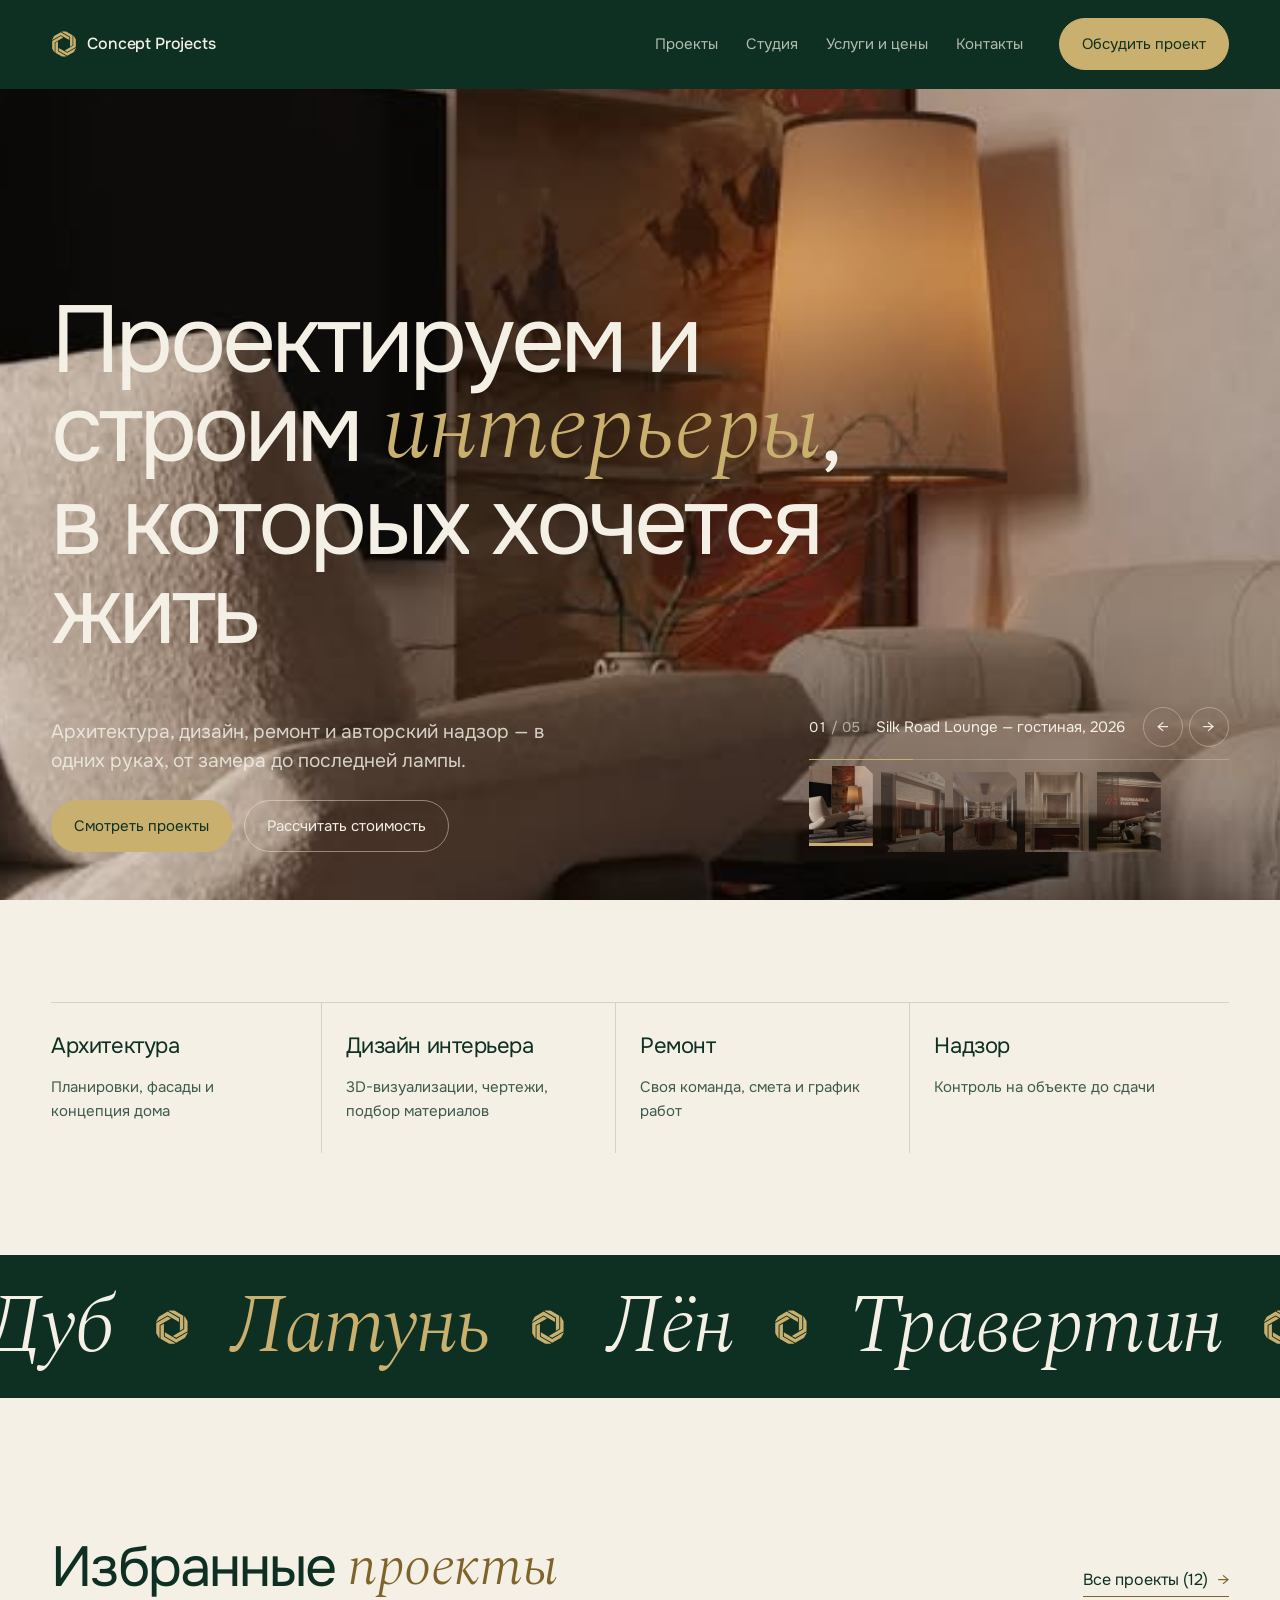
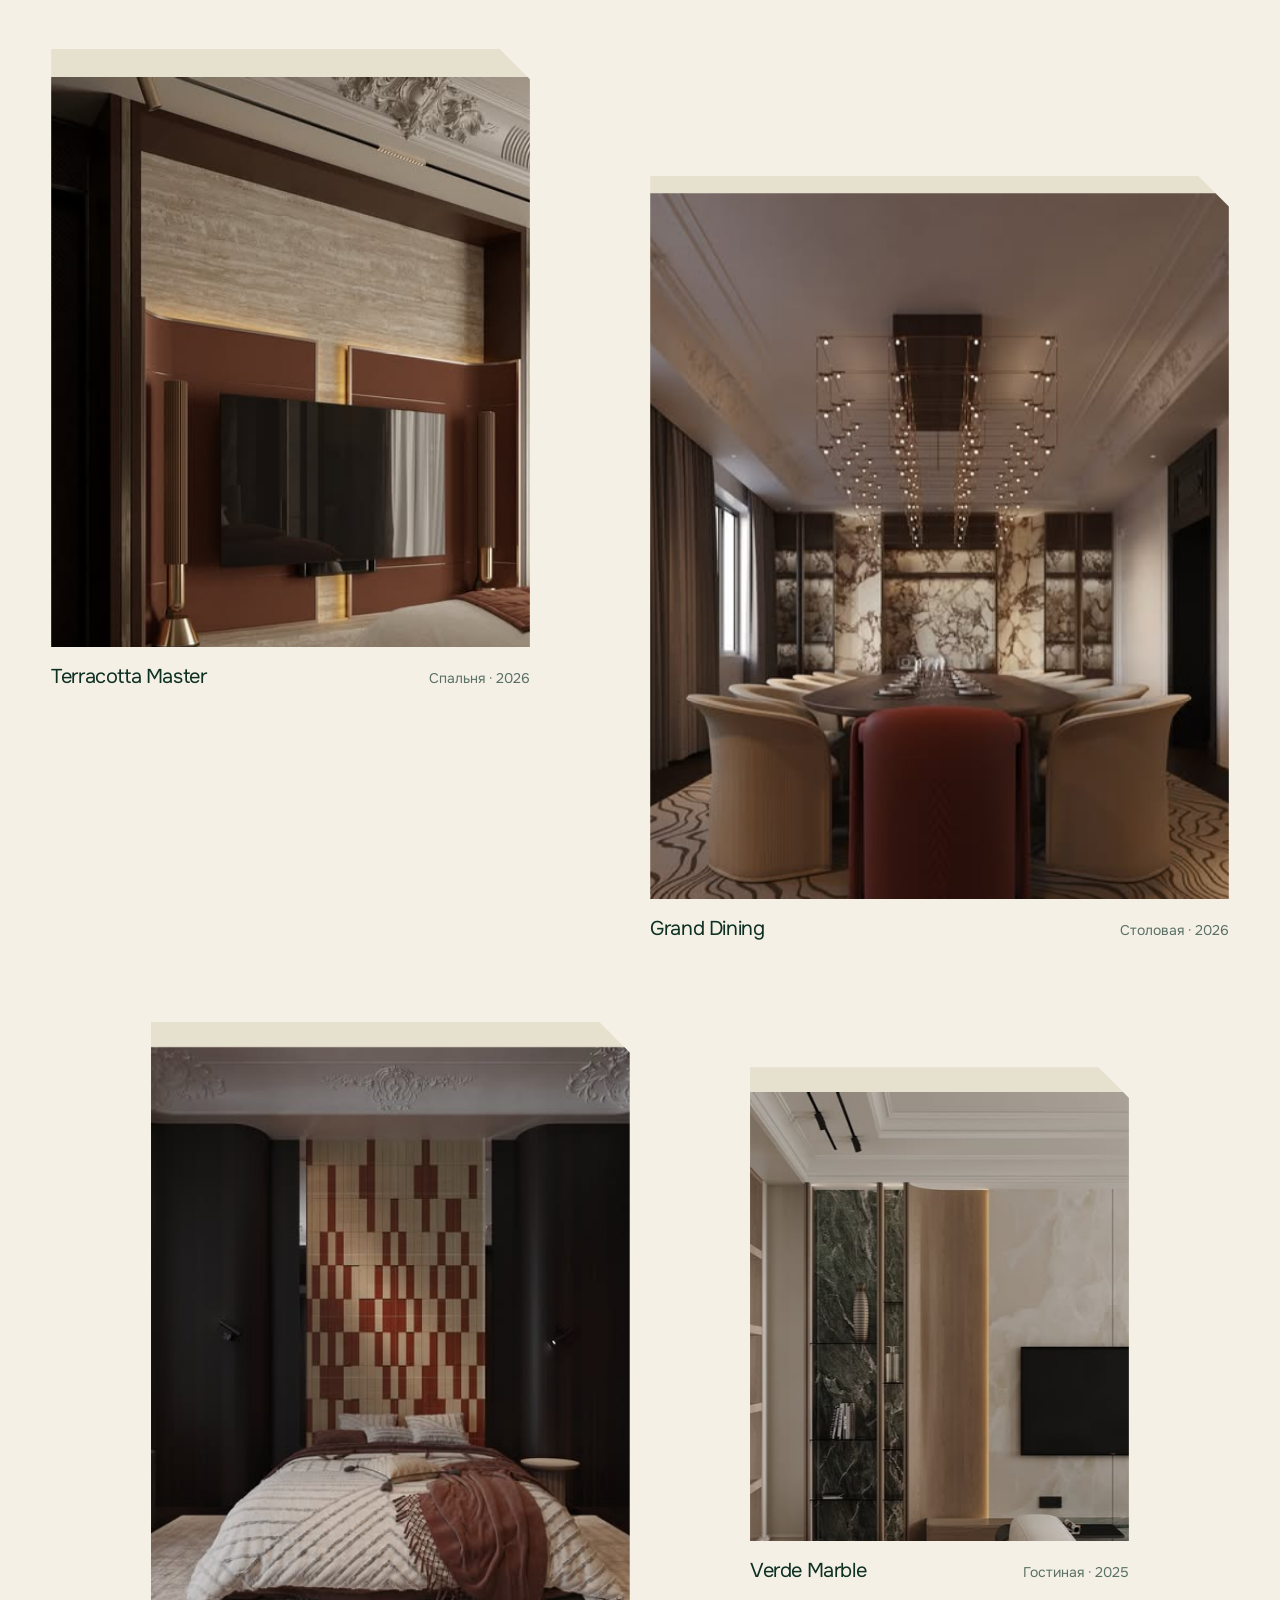
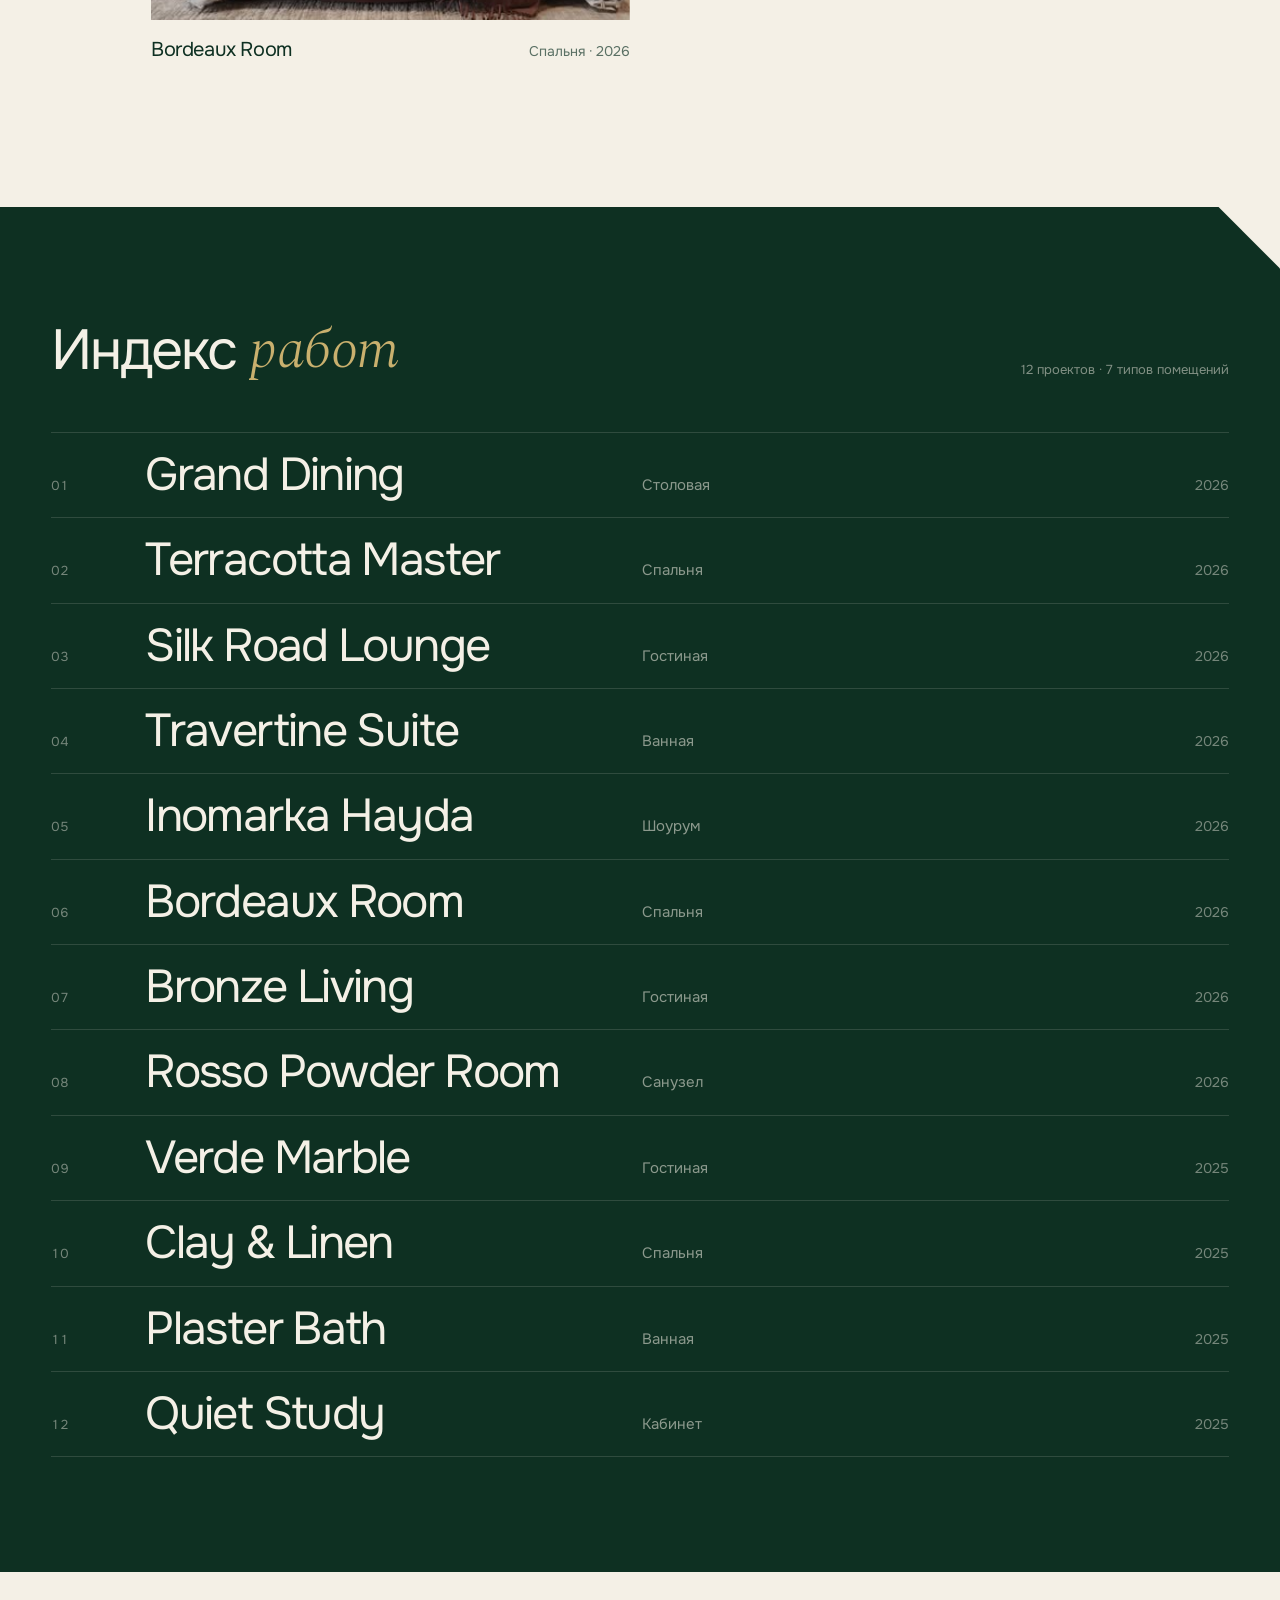
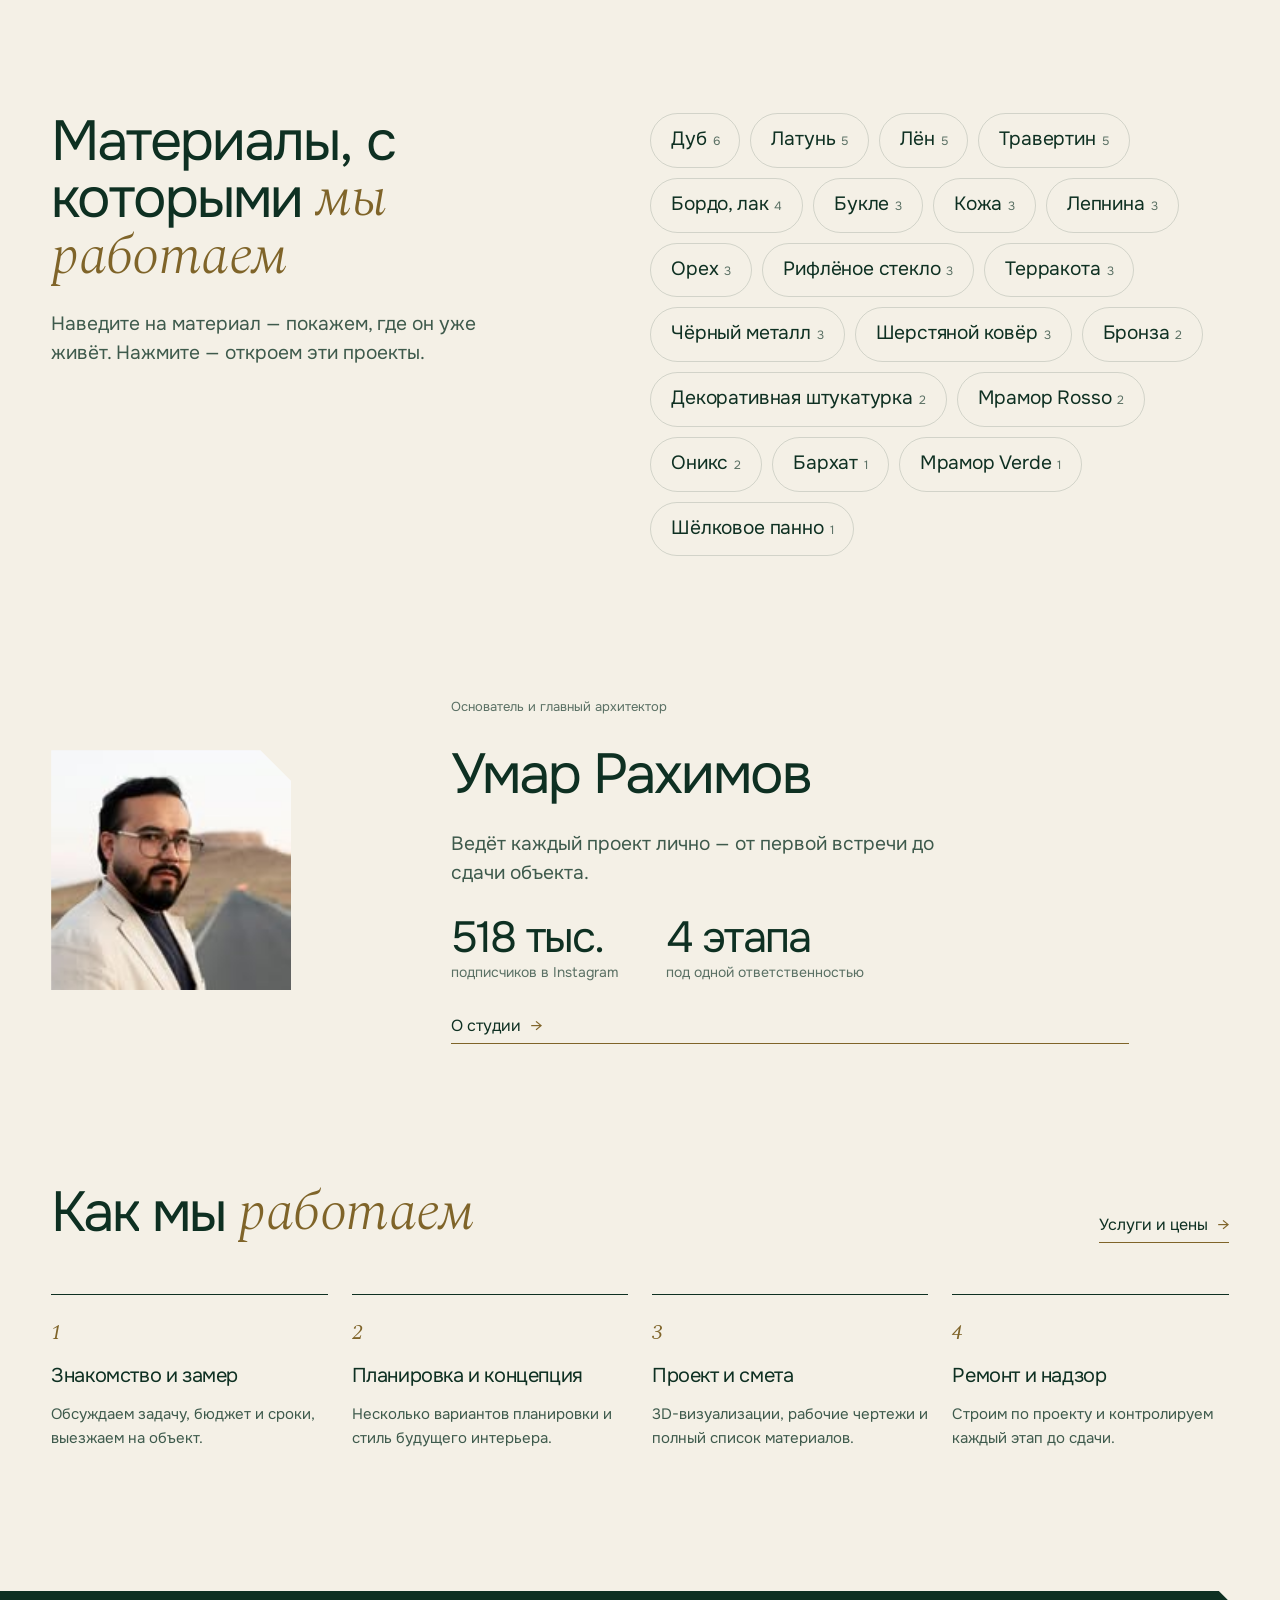
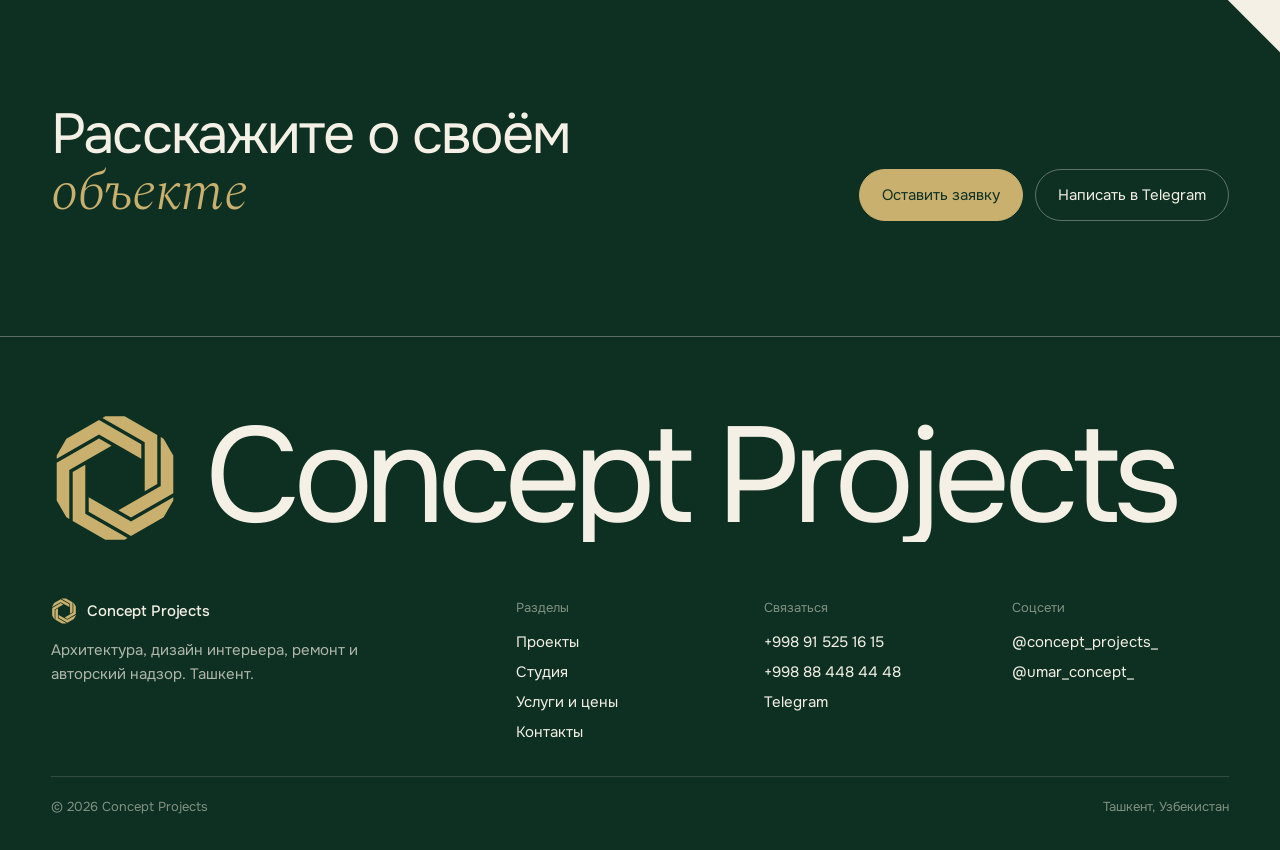
==== commit 8d2695d7: "Brand palette from the logo (green + gold) and a full-screen hero image Co-Authored-By: Claude Opus " ====
--- a/index.html
+++ b/index.html
@@ -3,39 +3,42 @@
 <head>
 <meta charset="utf-8">
 <meta name="viewport" content="width=device-width, initial-scale=1">
-<meta name="theme-color" content="#f2eadf">
+<meta name="theme-color" content="#0e3022">
 <title>Concept Projects — архитектура и дизайн интерьера, Ташкент</title>
 <meta name="description" content="Concept Projects: архитектура, дизайн интерьера, ремонт и авторский надзор в Ташкенте.">
 <link rel="icon" href="assets/img/favicon.svg" type="image/svg+xml">
 <link rel="preconnect" href="https://fonts.googleapis.com"><link rel="preconnect" href="https://fonts.gstatic.com" crossorigin>
 <link href="https://fonts.googleapis.com/css2?family=Onest:wght@300;400;500&family=Spectral:ital,wght@1,300;1,400&display=swap" rel="stylesheet">
-<link rel="stylesheet" href="assets/css/style.css?v=11">
+<link rel="stylesheet" href="assets/css/style.css?v=17">
 <script>document.documentElement.classList.add("js");setTimeout(function(){if(!window.CP_READY)document.documentElement.classList.add("reveal-all")},3000)</script>
 </head>
 <body data-page="home">
 <div data-header></div>
 
 <main>
-  <section class="hero wrap grid">
-    <div class="hero__text">
-      <h1 class="display" data-lines>Проектируем и строим <span class="it">интерьеры</span>, в&nbsp;которых хочется жить</h1>
-      <div class="hero__bottom">
-        <p class="lead">Архитектура, дизайн, ремонт и авторский надзор — в одних руках, от замера до последней лампы.</p>
-        <div class="hero__actions">
-          <a class="btn" href="projects.html">Смотреть проекты</a>
-          <a class="btn btn--ghost" href="services.html#calc">Рассчитать стоимость</a>
+  <section class="hero" aria-label="Проекты Concept Projects">
+    <a class="slides" id="slides" href="projects.html" aria-label="Открыть проект"></a>
+    <div class="hero__shade" aria-hidden="true"></div>
+    <div class="hero__inner wrap">
+      <h1 class="display" data-lines>Проектируем и строим <span class="nb"><span class="it">интерьеры</span>,</span> в&nbsp;которых хочется жить</h1>
+      <div class="hero__row">
+        <div class="hero__bottom">
+          <p class="lead">Архитектура, дизайн, ремонт и авторский надзор — в одних руках, от замера до последней лампы.</p>
+          <div class="hero__actions">
+            <a class="btn btn--gold" href="projects.html">Смотреть проекты</a>
+            <a class="btn btn--line" href="services.html#calc">Рассчитать стоимость</a>
+          </div>
         </div>
-        <div class="thumbs" id="thumbs" role="tablist" aria-label="Проекты на первом экране"></div>
+        <div class="hero__ctrl">
+          <div class="slides__bar">
+            <span class="slides__count"><b id="slideIdx">01</b> / <span id="slideTotal">05</span></span>
+            <span class="slides__name" id="slideName"></span>
+            <span class="slides__nav"><button type="button" id="slidePrev" aria-label="Предыдущий">←</button><button type="button" id="slideNext" aria-label="Следующий">→</button></span>
+          </div>
+          <div class="slides__progress"><i id="slideProgress"></i></div>
+          <div class="thumbs" id="thumbs" role="tablist" aria-label="Проекты на первом экране"></div>
+        </div>
       </div>
-    </div>
-    <div class="hero__main">
-      <a class="slides" id="slides" href="projects.html" aria-live="polite"></a>
-      <div class="slides__bar">
-        <span class="slides__count"><b id="slideIdx">01</b> / <span id="slideTotal">05</span></span>
-        <span class="slides__name" id="slideName"></span>
-        <span class="slides__nav"><button type="button" id="slidePrev" aria-label="Предыдущий">←</button><button type="button" id="slideNext" aria-label="Следующий">→</button></span>
-      </div>
-      <div class="slides__progress"><i id="slideProgress"></i></div>
     </div>
   </section>
 
@@ -110,7 +113,7 @@
 
 <div class="peek" id="peek" aria-hidden="true"><div class="ph ph--4x5"><img alt=""></div></div>
 <div data-footer></div>
-<script src="assets/js/data.js?v=11"></script>
-<script src="assets/js/site.js?v=11"></script>
+<script src="assets/js/data.js?v=17"></script>
+<script src="assets/js/site.js?v=17"></script>
 </body>
 </html>
--- a/assets/css/style.css
+++ b/assets/css/style.css
@@ -2,16 +2,17 @@
    Concept Projects — variant B (editorial, multi-page)
    ========================================================= */
 :root {
-  /* palette taken from the studio's own materials */
-  --paper: #f2eadf;    /* travertine */
-  --paper-2: #e8dccb;  /* lime plaster, linen */
-  --ink: #2b211b;      /* walnut, espresso */
-  --ink-2: #64554a;
-  --ink-3: #74624f;
-  --line: rgba(43, 33, 27, .15);
-  --clay: #a24a2a;     /* terracotta: accents */
-  --clay-l: #e3a27c;   /* terracotta on dark grounds */
-  --bord: #5b1f22;     /* bordeaux lacquer: feature blocks */
+  /* brand palette from the logo: deep green + gold, on warm ivory */
+  --paper: #f4f0e6;    /* ivory */
+  --paper-2: #e6e0cf;  /* stone */
+  --ink: #0e3022;      /* logo green: text and dark blocks */
+  --ink-2: #3e5a4c;
+  --ink-3: #5a7064;
+  --line: rgba(14, 48, 34, .15);
+  --clay: #7f6429;     /* gold, deepened for text on light grounds */
+  --clay-l: #c9b06e;   /* logo gold: on green */
+  --bord: #0e3022;     /* dark feature blocks = logo green */
+  --green-2: #164231;
   --sans: 'Onest', system-ui, sans-serif;
   --serif: 'Spectral', Georgia, serif;
   --pad: clamp(16px, 4vw, 64px);
@@ -110,12 +111,6 @@
 .js [data-fade].is-in { opacity: 1; transform: none; }
 
 /* ---------- home ---------- */
-.hero { padding-top: clamp(40px, 6vw, 90px); }
-.hero__text { grid-column: 1 / 8; display: flex; flex-direction: column; justify-content: space-between; gap: 40px; padding-bottom: 8px; }
-.hero__actions { display: flex; flex-wrap: wrap; gap: 12px; }
-.hero__main { grid-column: 8 / 13; }
-.hero__small { width: 42%; margin: -18% 0 0 -26%; position: relative; z-index: 1; border: 10px solid var(--paper); border-left: 0; border-bottom: 0; box-sizing: content-box; }
-.hero__meta { display: flex; justify-content: space-between; margin-top: 14px; }
 
 .services { margin-top: clamp(60px, 8vw, 120px); }
 .services__row { display: grid; grid-template-columns: repeat(4, minmax(0, 1fr)); border-top: 1px solid var(--line); }
@@ -156,7 +151,7 @@
 .cta__row { display: flex; flex-wrap: wrap; justify-content: space-between; align-items: end; gap: 32px; }
 .cta .btn { background: var(--paper); color: var(--ink); border-color: var(--paper); }
 @media (hover: hover) { .cta .btn:hover { background: transparent; color: var(--paper); } }
-.cta .btn--ghost { background: transparent; color: var(--paper); border-color: rgba(242, 234, 223, .3); }
+.cta .btn--ghost { background: transparent; color: var(--paper); border-color: rgba(244, 240, 230, .3); }
 .cta__links { display: flex; flex-wrap: wrap; gap: 12px; }
 
 /* ---------- footer ---------- */
@@ -236,7 +231,7 @@
 .pager b { font-weight: 400; font-size: clamp(24px, 3vw, 44px); letter-spacing: -.03em; transition: color .3s; }
 @media (hover: hover) { .pager a:hover b { color: var(--clay); } }
 
-.lightbox { position: fixed; inset: 0; z-index: 90; background: rgba(43, 33, 27, .94); display: grid; place-items: center; padding: 24px; opacity: 0; pointer-events: none; transition: opacity .35s; cursor: zoom-out; }
+.lightbox { position: fixed; inset: 0; z-index: 90; background: rgba(9, 34, 24, .95); display: grid; place-items: center; padding: 24px; opacity: 0; pointer-events: none; transition: opacity .35s; cursor: zoom-out; }
 .lightbox.is-on { opacity: 1; pointer-events: auto; }
 .lightbox img { max-height: 88vh; width: auto; }
 
@@ -259,8 +254,8 @@
   clip-path: polygon(0 0, calc(100% - var(--cut)) 0, 100% var(--cut), 100% 100%, 0 100%); transition: background .4s; }
 @media (hover: hover) { .pkg:hover { background: var(--paper-2); } }
 .pkg--main { background: var(--bord); color: var(--paper); border-color: var(--bord); }
-@media (hover: hover) { .pkg--main:hover { background: #6a2629; } }
-.pkg--main .muted, .pkg--main li { color: rgba(242, 234, 223, .88); }
+@media (hover: hover) { .pkg--main:hover { background: var(--green-2); } }
+.pkg--main .muted, .pkg--main li { color: rgba(244, 240, 230, .88); }
 .pkg__name { font-size: 26px; letter-spacing: -.02em; }
 .pkg ul { margin: 0; padding: 0; list-style: none; display: grid; gap: 8px; font-size: 15px; }
 .pkg li { padding-left: 20px; position: relative; color: var(--ink-2); }
@@ -312,11 +307,9 @@
 @media (max-width: 900px) {
   .nav { display: none; }
   .burger { display: block; }
-  .hero__text, .hero__main, .case-head__text, .case-head__img, .founder__img, .founder__text,
+  .case-head__text, .case-head__img, .founder__img, .founder__text,
   .intro__img, .intro__text, .contact__info, .contact__form, .faq-grid > :first-child, .faq-grid > :last-child,
   .case-story__label, .case-story__text, .materials { grid-column: 1 / -1; }
-  .hero__main { margin-top: 40px; }
-  .hero__small { width: 46%; margin: -30% 0 0 -4%; }
   .founder__img { max-width: 220px; margin-bottom: 28px; }
   .intro__img { max-width: 420px; margin-bottom: 36px; }
   .case-head__img { margin-top: 36px; }
@@ -378,35 +371,16 @@
 @keyframes intro-mark { to { transform: scale(5) rotate(60deg); opacity: 0; } }
 .splash path { transform-box: fill-box; transform-origin: center; opacity: 0; animation: blade .9s var(--ease) forwards; animation-delay: calc(var(--i) * .08s + .15s); }
 @keyframes blade { from { opacity: 0; transform: translate(var(--dx), var(--dy)) rotate(-40deg); } to { opacity: 1; transform: none; } }
-.splash__word { position: absolute; bottom: 9vh; left: 0; right: 0; text-align: center; color: rgba(242, 234, 223, .6); font-size: 13px; letter-spacing: .3em; text-transform: uppercase;
+.splash__word { position: absolute; bottom: 9vh; left: 0; right: 0; text-align: center; color: rgba(244, 240, 230, .6); font-size: 13px; letter-spacing: .3em; text-transform: uppercase;
   opacity: 0; animation: fadein .8s .7s forwards; }
 @keyframes fadein { to { opacity: 1; } }
 
 /* ---------- hero slideshow ---------- */
-.hero { min-height: calc(100svh - var(--hh, 72px)); align-items: stretch; padding-bottom: 32px; }
-.hero__bottom { display: grid; gap: 28px; }
-.hero__main { display: flex; flex-direction: column; }
-.slides { position: relative; display: block; flex: 1; min-height: 420px; max-height: 78svh; aspect-ratio: 4 / 5; overflow: hidden;
-  clip-path: polygon(0 0, calc(100% - var(--cut)) 0, 100% var(--cut), 100% 100%, 0 100%); background: var(--paper-2); }
 .slide { position: absolute; inset: 0; clip-path: inset(100% 0 0 0); transition: clip-path 1.2s cubic-bezier(.7, 0, .2, 1); }
 .slide img { width: 100%; height: 100%; object-fit: cover; transform: scale(1.18); transition: transform 7s linear; }
 .slide.is-on { clip-path: inset(0 0 0 0); z-index: 2; }
 .slide.is-on img { transform: scale(1.02); }
 .slide.was-on { clip-path: inset(0 0 0 0); z-index: 1; }
-.slides__bar { display: flex; align-items: center; gap: 18px; margin-top: 14px; }
-.slides__count { font-size: 14px; color: var(--ink-3); font-variant-numeric: tabular-nums; }
-.slides__count b { font-weight: 400; color: var(--ink); }
-.slides__name { flex: 1; font-size: 15px; overflow: hidden; white-space: nowrap; text-overflow: ellipsis; }
-.slides__nav { display: flex; gap: 4px; }
-.slides__nav button { width: 38px; height: 38px; border-radius: 50%; border: 1px solid var(--line); background: none; cursor: pointer; transition: background .3s, color .3s; }
-@media (hover: hover) { .slides__nav button:hover { background: var(--ink); color: var(--paper); } }
-.slides__progress { height: 1px; background: var(--line); margin-top: 12px; }
-.slides__progress i { display: block; height: 100%; background: var(--ink); transform-origin: left; transform: scaleX(0); }
-.thumbs { display: flex; gap: 8px; }
-.thumbs button { width: 54px; aspect-ratio: 4 / 5; padding: 0; border: 0; background: var(--paper-2) center / cover; cursor: pointer; opacity: .45;
-  clip-path: polygon(0 0, calc(100% - 8px) 0, 100% 8px, 100% 100%, 0 100%); transition: opacity .4s, transform .4s var(--ease); }
-@media (hover: hover) { .thumbs button:hover { opacity: .8; } }
-.thumbs button.is-on { opacity: 1; transform: translateY(-6px); }
 
 /* ---------- materials marquee ---------- */
 .marquee { overflow: hidden; border-top: 1px solid var(--line); border-bottom: 1px solid var(--line); margin-top: clamp(60px, 8vw, 120px); padding: clamp(14px, 2vw, 26px) 0; }
@@ -417,15 +391,15 @@
 /* ---------- dark index of all works ---------- */
 .index-sec { background: var(--bord); color: var(--paper); margin-top: clamp(80px, 11vw, 180px); padding: clamp(70px, 9vw, 140px) 0;
   clip-path: polygon(0 0, calc(100% - var(--cut) * 2) 0, 100% calc(var(--cut) * 2), 100% 100%, 0 100%); }
-.index-sec .label { color: rgba(242, 234, 223, .5); }
-.idx { display: grid; grid-template-columns: 70px minmax(0, 1fr) 1fr 90px; gap: 24px; align-items: baseline; padding: 18px 0; border-top: 1px solid rgba(242, 234, 223, .14);
+.index-sec .label { color: rgba(244, 240, 230, .5); }
+.idx { display: grid; grid-template-columns: 70px minmax(0, 1fr) 1fr 90px; gap: 24px; align-items: baseline; padding: 18px 0; border-top: 1px solid rgba(244, 240, 230, .14);
   transition: color .3s, padding .5s var(--ease); }
-.idx:last-child { border-bottom: 1px solid rgba(242, 234, 223, .14); }
-.idx em { font-style: normal; font-size: 13px; color: rgba(242, 234, 223, .45); font-variant-numeric: tabular-nums; }
+.idx:last-child { border-bottom: 1px solid rgba(244, 240, 230, .14); }
+.idx em { font-style: normal; font-size: 13px; color: rgba(244, 240, 230, .45); font-variant-numeric: tabular-nums; }
 .idx b { font-weight: 400; font-size: clamp(26px, 3.6vw, 58px); letter-spacing: -.035em; line-height: 1.05; }
-.idx span { color: rgba(242, 234, 223, .55); font-size: 15px; }
-.idx i { font-style: normal; text-align: right; color: rgba(242, 234, 223, .45); font-size: 14px; }
-@media (hover: hover) { .index:hover .idx { color: rgba(242, 234, 223, .35); } }
+.idx span { color: rgba(244, 240, 230, .55); font-size: 15px; }
+.idx i { font-style: normal; text-align: right; color: rgba(244, 240, 230, .45); font-size: 14px; }
+@media (hover: hover) { .index:hover .idx { color: rgba(244, 240, 230, .35); } }
 @media (hover: hover) { .index .idx:hover { color: var(--paper); padding-left: 18px; } }
 @media (hover: hover) { .index .idx:hover b { font-family: var(--serif); font-style: italic; font-weight: 300; } }
 
@@ -437,7 +411,7 @@
   transition: background .3s, color .3s, border-color .3s; }
 .mat sup { font-size: 12px; color: var(--ink-3); transition: color .3s; }
 @media (hover: hover) { .mat:hover { background: var(--ink); color: var(--paper); border-color: var(--ink); } }
-@media (hover: hover) { .mat:hover sup { color: rgba(242, 234, 223, .6); } }
+@media (hover: hover) { .mat:hover sup { color: rgba(244, 240, 230, .6); } }
 
 /* ---------- parallax inside photos (uses the separate `translate` property) ---------- */
 [data-parallax] img { height: 116%; margin-top: -8%; translate: 0 var(--py, 0px); will-change: translate; }
@@ -464,9 +438,6 @@
 .swatch small { opacity: .7; }
 
 @media (max-width: 900px) {
-  .hero { min-height: 0; }
-  .slides { max-height: none; flex: none; min-height: 0; }
-  .thumbs { display: none; }
   .idx { grid-template-columns: 44px minmax(0, 1fr) 60px; }
   .idx span { display: none; }
   .mats__head, .mats__list { grid-column: 1 / -1; position: static; }
@@ -482,40 +453,112 @@
 .toolbar { transition: top .5s var(--ease); }
 body.header-hidden .toolbar { top: 0; }
 
+
 /* =========================================================
-   Colour accents
+   Full-screen hero image
    ========================================================= */
-::selection { background: var(--clay); color: var(--paper); }
+.hero { position: relative; height: calc(100svh - var(--hh, 72px)); min-height: 560px; overflow: hidden; color: var(--paper); background: var(--ink); }
+.slides { position: absolute; inset: 0; display: block; }
+.slide img { object-position: 50% 45%; }
+.hero__shade { position: absolute; inset: 0; pointer-events: none;
+  background: linear-gradient(90deg, rgba(9, 34, 24, .78) 0%, rgba(9, 34, 24, .35) 45%, rgba(9, 34, 24, 0) 70%),
+              linear-gradient(0deg, rgba(9, 34, 24, .85) 0%, rgba(9, 34, 24, 0) 45%); }
+.hero__inner { position: relative; z-index: 3; height: 100%; display: flex; flex-direction: column; justify-content: flex-end; gap: clamp(28px, 4vw, 56px);
+  padding-bottom: clamp(24px, 4vw, 48px); pointer-events: none; }
+.hero__inner a, .hero__inner button { pointer-events: auto; }
+.hero .display { max-width: 13ch; color: var(--paper); }
+.hero__row { display: flex; justify-content: space-between; align-items: flex-end; gap: 32px; flex-wrap: wrap; }
+.hero__bottom { display: grid; gap: 24px; max-width: 520px; }
+.hero .lead { color: rgba(244, 240, 230, .82); }
+.hero__actions { display: flex; flex-wrap: wrap; gap: 12px; }
+.hero__ctrl { width: min(420px, 100%); display: grid; grid-template-columns: minmax(0, 1fr); gap: 12px; }
+.slides__bar { display: flex; align-items: center; gap: 16px; }
+.slides__count { font-size: 14px; color: rgba(244, 240, 230, .6); font-variant-numeric: tabular-nums; }
+.slides__count b { font-weight: 400; color: var(--paper); }
+.slides__name { flex: 1; min-width: 0; font-size: 15px; overflow: hidden; white-space: nowrap; text-overflow: ellipsis; }
+.slides__nav { display: flex; gap: 6px; }
+.slides__nav button { width: 40px; height: 40px; border-radius: 50%; border: 1px solid rgba(244, 240, 230, .35); background: none; color: var(--paper); cursor: pointer; transition: background .3s, color .3s, border-color .3s; }
+@media (hover: hover) { .slides__nav button:hover { background: var(--clay-l); border-color: var(--clay-l); color: var(--ink); } }
+.slides__progress { height: 1px; background: rgba(244, 240, 230, .25); }
+.slides__progress i { display: block; height: 100%; background: var(--clay-l); transform-origin: left; transform: scaleX(0); }
+.thumbs { display: flex; gap: 8px; }
+.thumbs button { flex: 1; aspect-ratio: 4 / 5; max-width: 64px; padding: 0; border: 0; background: var(--green-2) center / cover; cursor: pointer; opacity: .5;
+  clip-path: polygon(0 0, calc(100% - 8px) 0, 100% 8px, 100% 100%, 0 100%); transition: opacity .4s, transform .4s var(--ease); }
+@media (hover: hover) { .thumbs button:hover { opacity: .85; } }
+.thumbs button.is-on { opacity: 1; transform: translateY(-6px); box-shadow: inset 0 -3px 0 var(--clay-l); }
+.btn--gold { background: var(--clay-l); border-color: var(--clay-l); color: var(--ink); }
+.btn--line { background: transparent; border-color: rgba(244, 240, 230, .45); color: var(--paper); }
+@media (hover: hover) {
+  .btn--gold:hover { background: var(--paper); border-color: var(--paper); color: var(--ink); }
+  .btn--line:hover { background: transparent; border-color: var(--clay-l); color: var(--clay-l); }
+}
+/* green header on every page, like the logo */
+.header { background: var(--ink); color: var(--paper); }
+.header.is-scrolled { border-bottom-color: rgba(244, 240, 230, .08); }
+.header .nav a { color: rgba(244, 240, 230, .72); }
+.header .nav a[aria-current], .header .nav a:hover { color: var(--paper); }
+.header .burger i { background: var(--paper); }
+.header .header__cta { background: var(--clay-l); border-color: var(--clay-l); color: var(--ink); }
+@media (hover: hover) { .header .header__cta:hover { background: var(--paper) !important; border-color: var(--paper) !important; color: var(--ink) !important; } }
+.header { transition: transform .5s var(--ease), border-color .3s, background .4s, color .4s; }
+
+@media (max-width: 900px) {
+  .hero { height: auto; min-height: calc(100svh - var(--hh, 64px)); }
+  .hero__inner { min-height: calc(100svh - var(--hh, 64px)); }
+  .hero__shade { background: linear-gradient(0deg, rgba(9, 34, 24, .92) 0%, rgba(9, 34, 24, .55) 50%, rgba(9, 34, 24, .15) 100%); }
+  .hero__ctrl { width: 100%; }
+  .thumbs { display: none; }
+  .hero__inner { gap: 22px; padding-bottom: 20px; }
+  .hero__row { gap: 20px; }
+  .hero__bottom { gap: 16px; }
+  .hero .lead { font-size: 16px; }
+  .hero__actions .btn { padding: 11px 18px; font-size: 14px; }
+  .slides__nav button { width: 36px; height: 36px; }
+}
+
+/* =========================================================
+   Brand accents (green + gold)
+   ========================================================= */
+::selection { background: var(--ink); color: var(--clay-l); }
 .it { color: var(--clay); }
-.cta .it, .index-sec .it, .pkg--main .it { color: var(--clay-l); }
-.brand svg { fill: var(--clay); }
-.nav a[aria-current]::after { background: var(--clay); }
-.menu nav a[aria-current] { color: var(--clay); }
+.hero .it, .cta .it, .index-sec .it, .pkg--main .it, .marquee .it { color: var(--clay-l); }
+.brand svg { fill: var(--clay-l); }
+.nav a[aria-current]::after { background: var(--clay-l); }
+.menu { background: var(--ink); color: var(--paper); }
+.menu nav a[aria-current] { color: var(--clay-l); }
+.menu .label, .menu .label a { color: rgba(244, 240, 230, .7); }
+body.menu-open .header { background: var(--ink); color: var(--paper); }
+body.menu-open .burger i { background: var(--paper); }
+body.menu-open .brand svg { fill: var(--clay-l); }
 @media (hover: hover) {
-  .btn:hover { background: var(--clay); border-color: var(--clay); color: var(--paper); }
-  .btn--ghost:hover { background: transparent; border-color: var(--clay); color: var(--clay); }
-  .cta .btn:hover { background: var(--clay-l); border-color: var(--clay-l); color: var(--ink); }
-  .cta .btn--ghost:hover { background: transparent; border-color: var(--clay-l); color: var(--clay-l); }
-  .svc:hover b, a.card:hover .card__name, .nav a:hover { color: var(--clay); }
-  .chip:hover { border-color: var(--clay); color: var(--clay); }
-  .chip.is-on:hover { color: var(--paper); }
-  .mat:hover { background: var(--clay); border-color: var(--clay); }
+  .btn:not(.btn--gold):not(.btn--line):hover { background: var(--green-2); border-color: var(--green-2); color: var(--paper); }
+  .btn--ghost:hover { background: transparent !important; border-color: var(--ink) !important; color: var(--ink) !important; }
+  .cta .btn:hover { background: var(--paper) !important; border-color: var(--paper) !important; color: var(--ink) !important; }
+  .cta .btn--ghost:hover { background: transparent !important; border-color: var(--clay-l) !important; color: var(--clay-l) !important; }
+  .svc:hover b, a.card:hover .card__name { color: var(--clay); }
+  .mat:hover { background: var(--ink); border-color: var(--ink); }
   .index .idx:hover { color: var(--clay-l); }
 }
 .arrow { border-bottom-color: var(--clay); }
 .arrow::after { color: var(--clay); }
-.chip.is-on { background: var(--ink); border-color: var(--ink); }
-.facts b { color: var(--clay); }
-.step { border-top-color: var(--clay); }
-.slides__progress i { background: var(--clay); }
-.thumbs button.is-on { box-shadow: inset 0 -3px 0 var(--clay); }
-.marquee { background: var(--paper-2); border-color: transparent; }
-.marquee__track span:nth-of-type(3n+2) { color: var(--clay); }
-.wordmark, .footer { background: var(--paper-2); }
-.wordmark svg { fill: var(--clay); }
-.footer__bottom { border-top-color: var(--line); }
+.facts b { color: var(--ink); }
+.step::before { color: var(--clay); }
+/* materials marquee: a green band with gold marks */
+.marquee { background: var(--ink); color: var(--paper); border-color: transparent; }
+.marquee__track svg { fill: var(--clay-l); }
+.marquee__track span:nth-of-type(3n+2) { color: var(--clay-l); }
+/* CTA in gold-on-green, footer in green with the gold mark */
+.cta .btn { background: var(--clay-l); border-color: var(--clay-l); color: var(--ink); }
+.cta .btn--ghost { background: transparent; color: var(--paper); border-color: rgba(244, 240, 230, .35); }
+.wordmark, .footer { background: var(--ink); color: var(--paper); }
+.wordmark svg { fill: var(--clay-l); }
+.footer h4 { color: rgba(244, 240, 230, .5); }
+.footer__brand p { color: rgba(244, 240, 230, .7); }
+.footer .brand svg { fill: var(--clay-l) !important; }
+.footer__bottom { border-top-color: rgba(244, 240, 230, .15); color: rgba(244, 240, 230, .5); }
+@media (hover: hover) { .footer a:hover { color: var(--clay-l); } }
+.cta + div + .wordmark, .cta { border-bottom: 1px solid rgba(244, 240, 230, .1); }
 .calc__out { background: var(--paper-2); }
-.case-story__text::first-letter { color: var(--clay); }
-.specs dd { color: var(--ink); }
-.splash { background: var(--bord); }
+.splash { background: var(--ink); }
 .splash svg { fill: var(--clay-l); }
+.nb { white-space: nowrap; }
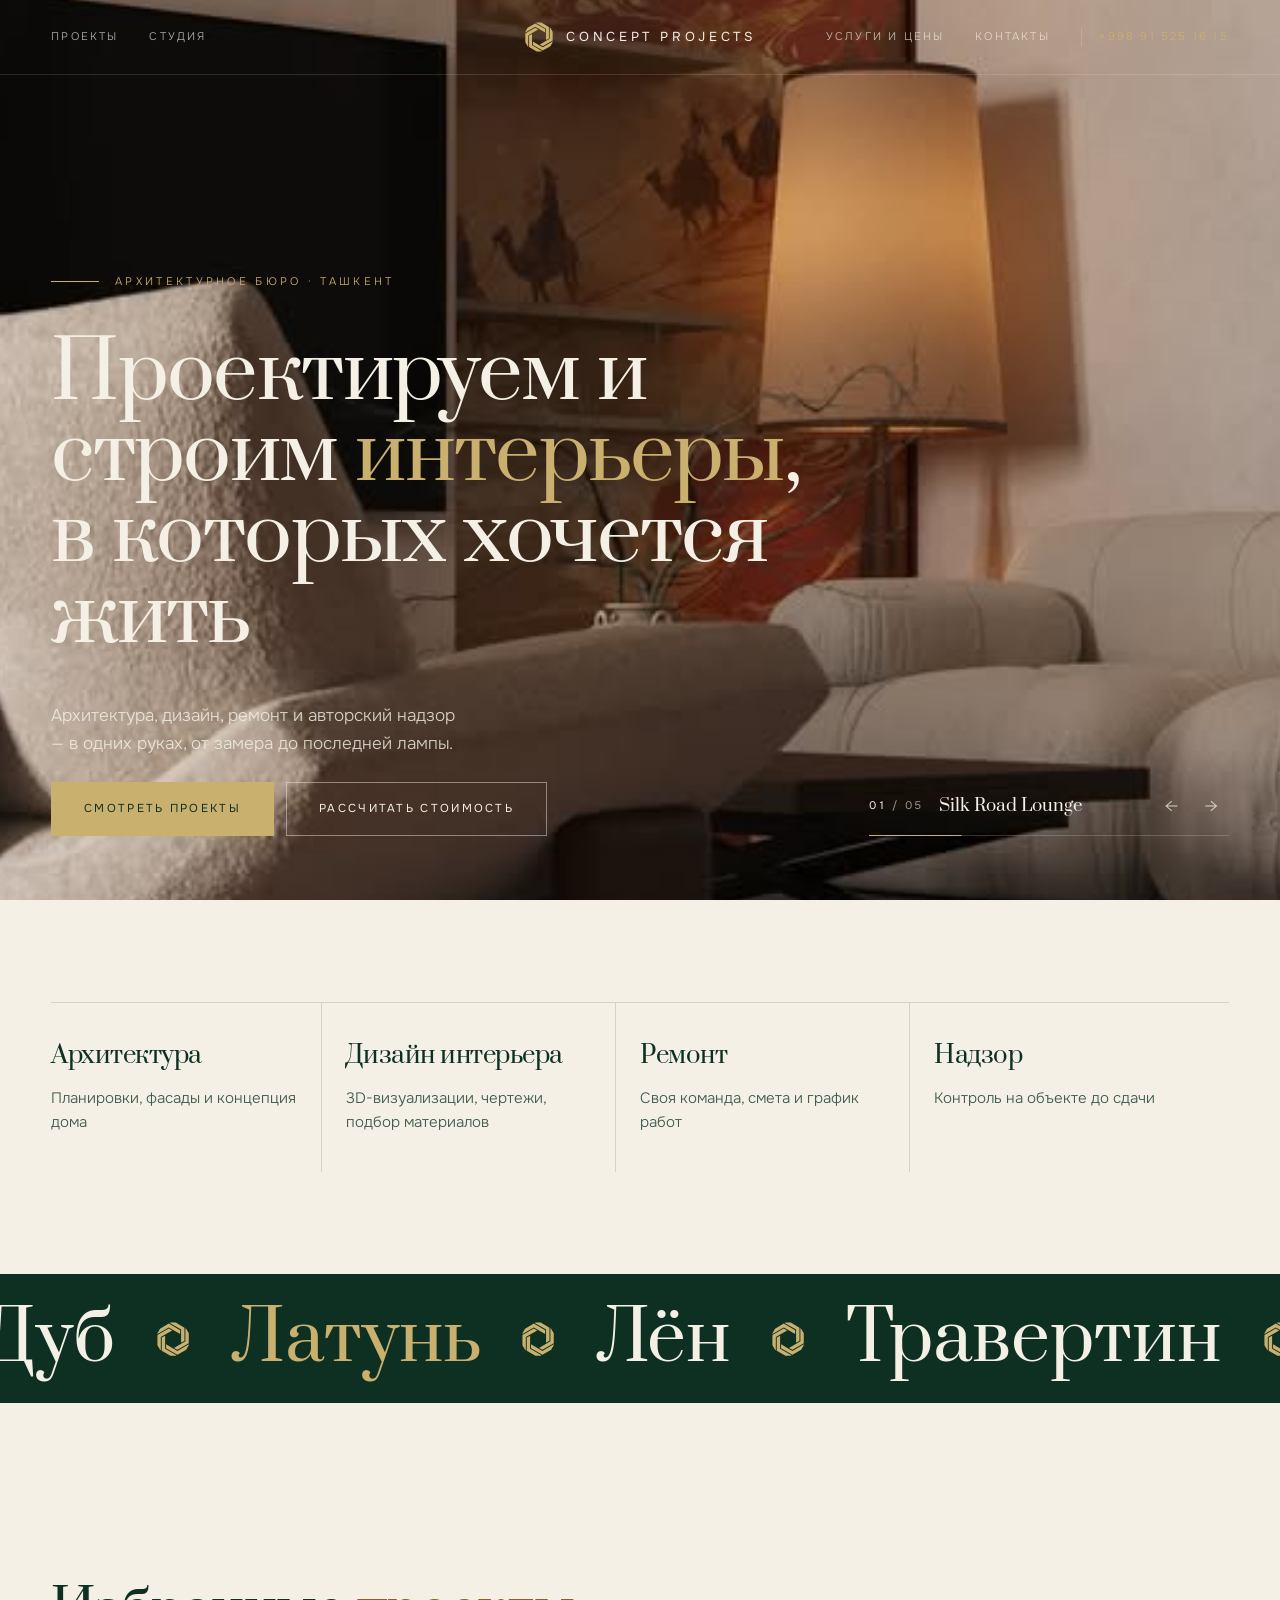
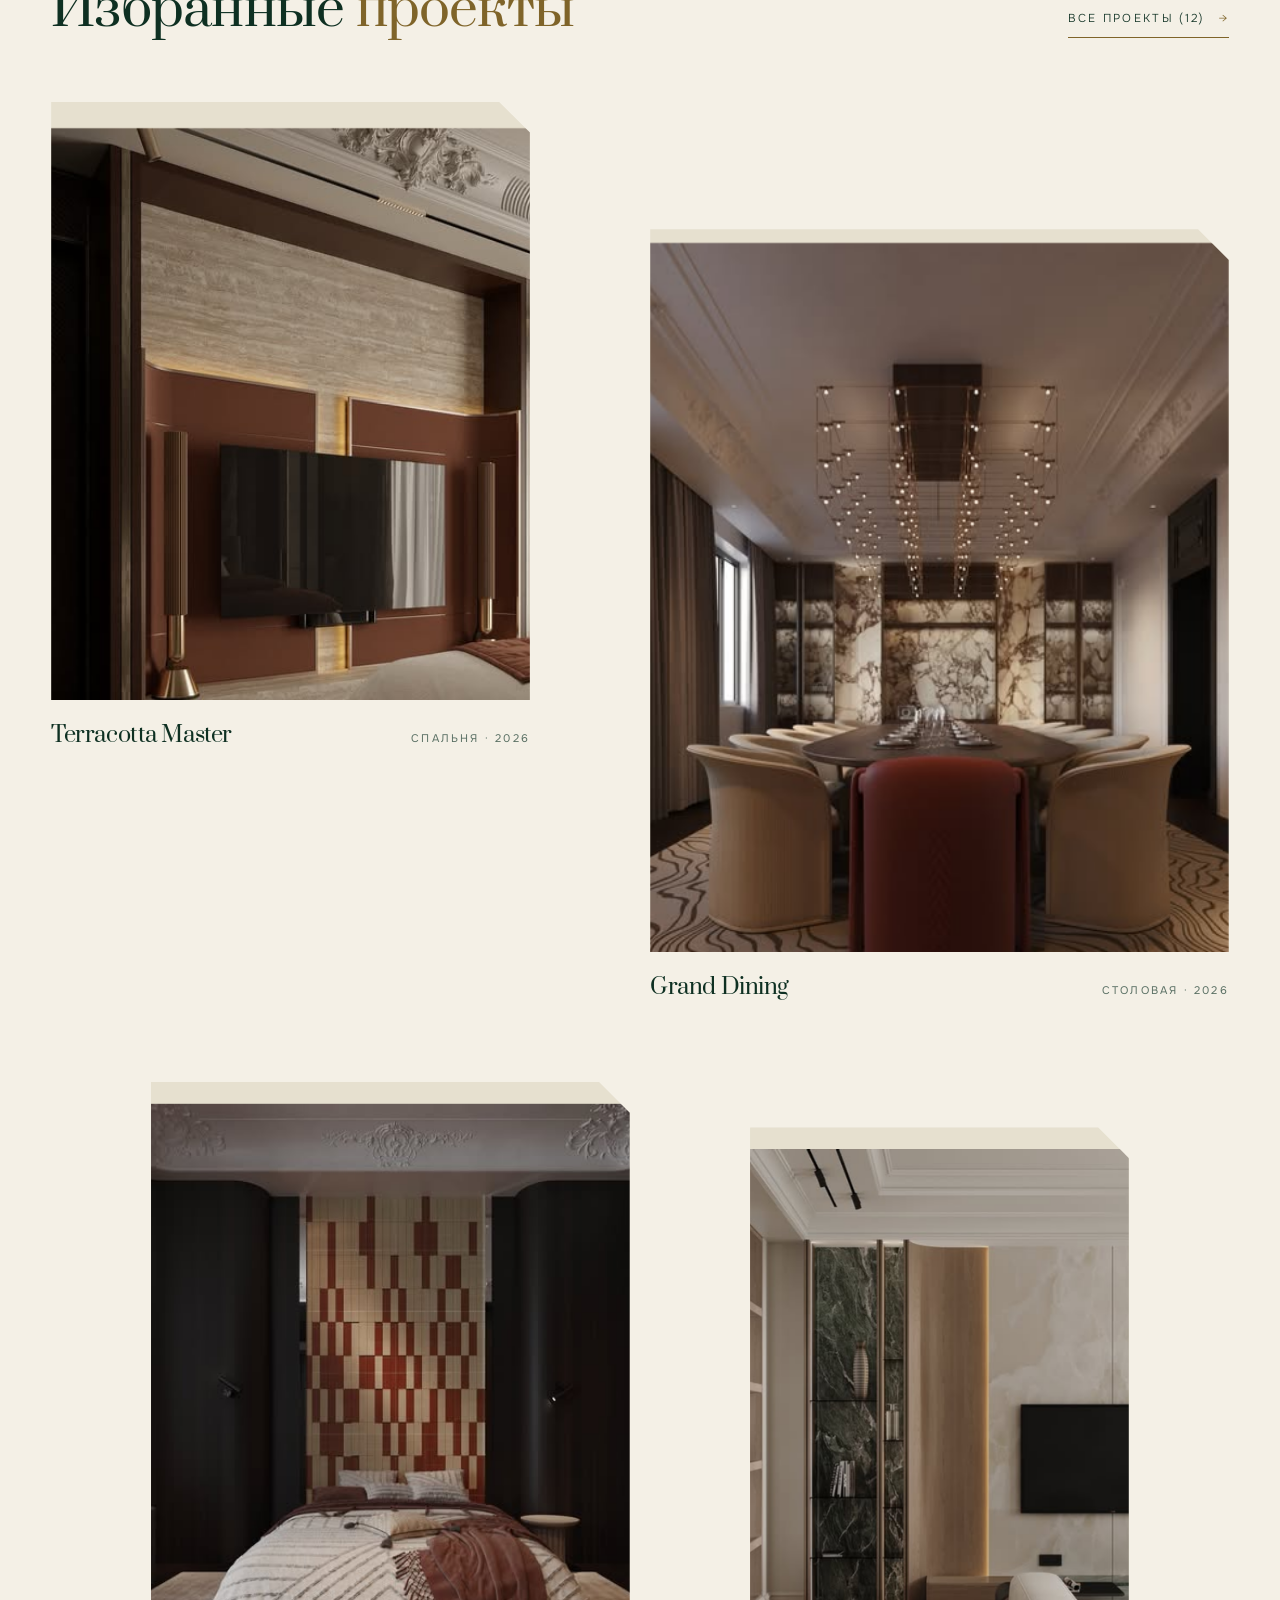
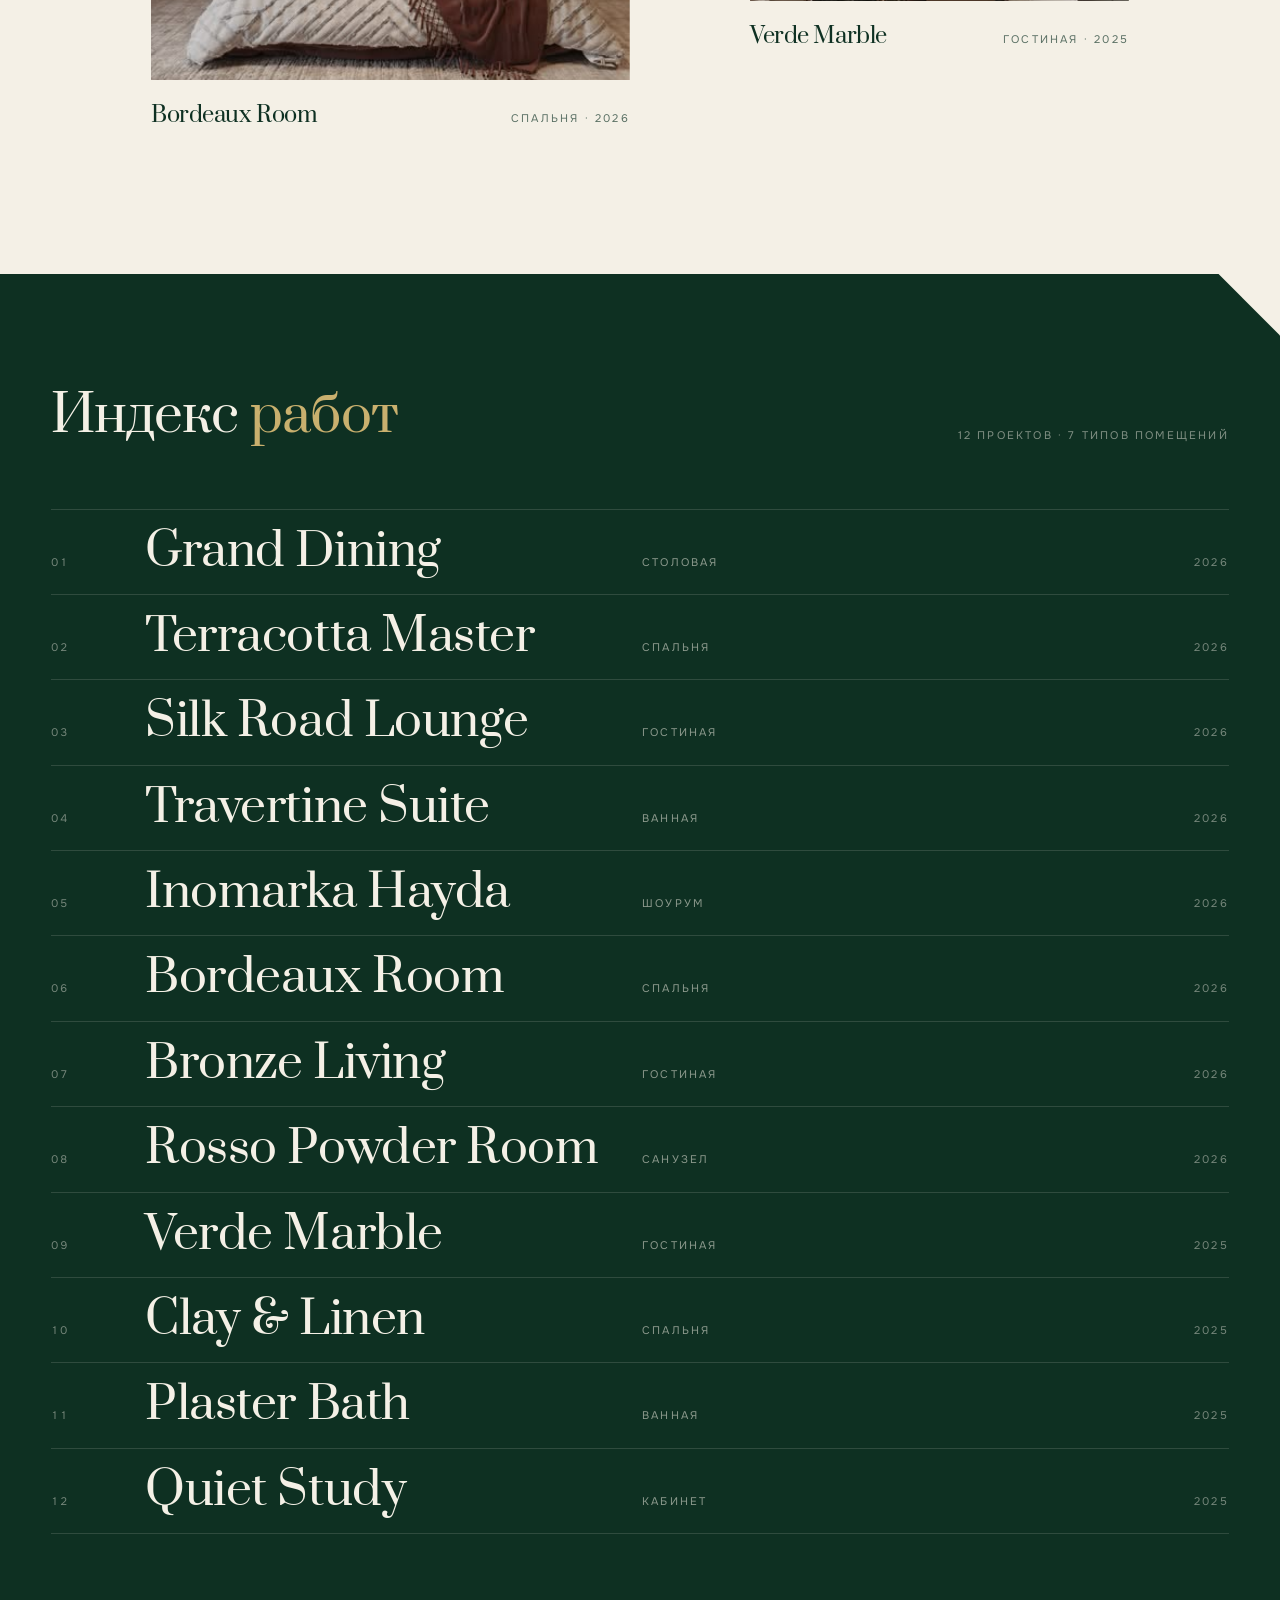
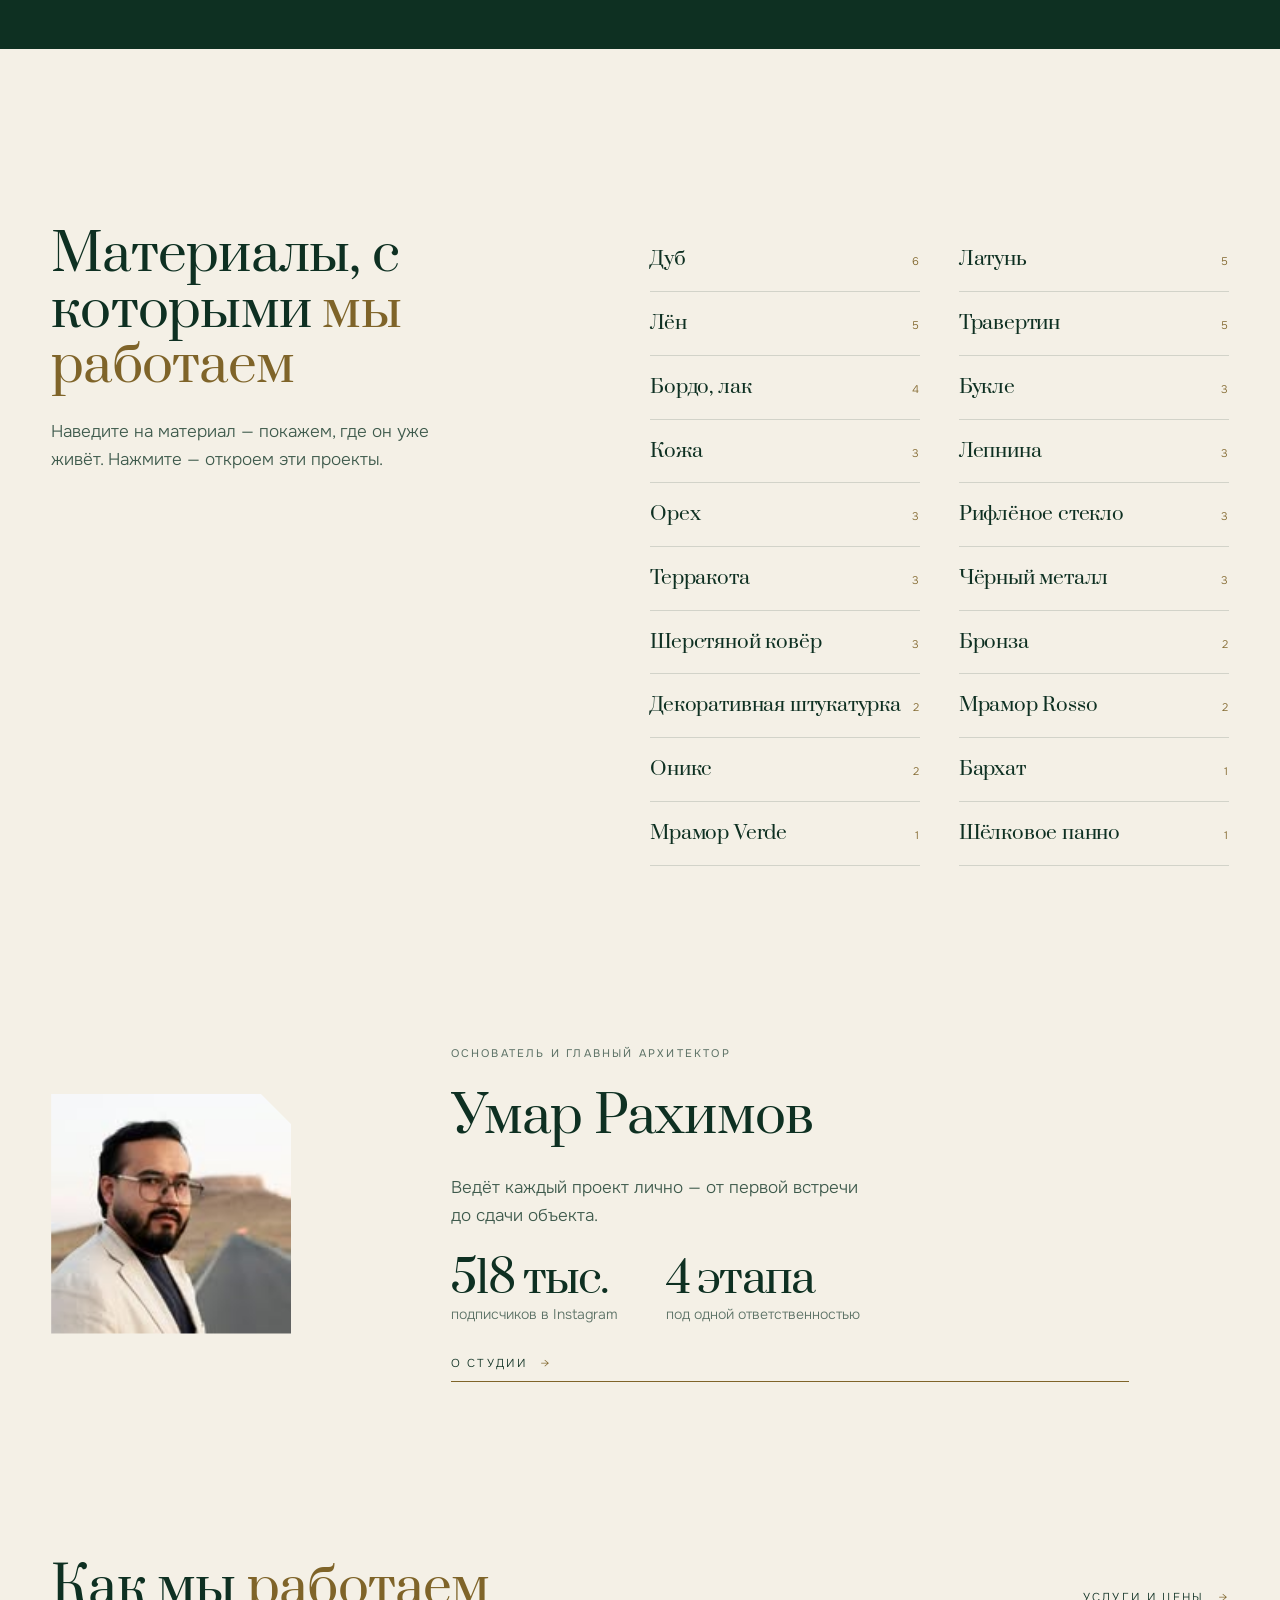
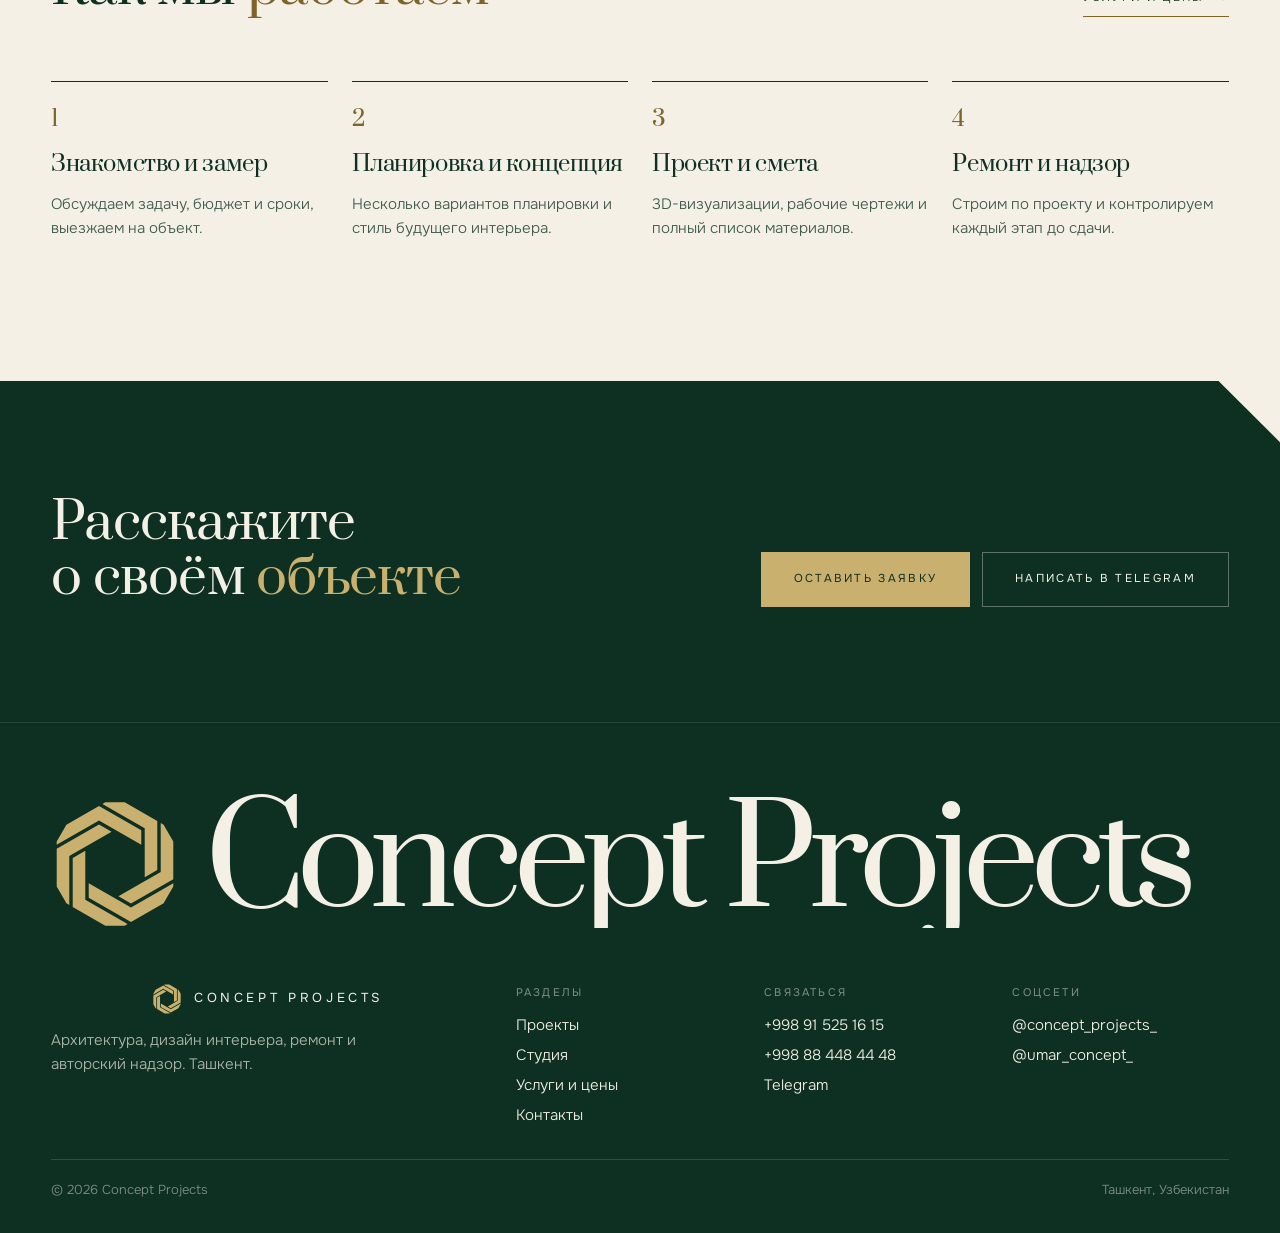
==== commit 1f10d8c2: "Luxury pass: Prata display type, centred-logo header over the hero, square tracked buttons, typograp" ====
--- a/index.html
+++ b/index.html
@@ -8,8 +8,8 @@
 <meta name="description" content="Concept Projects: архитектура, дизайн интерьера, ремонт и авторский надзор в Ташкенте.">
 <link rel="icon" href="assets/img/favicon.svg" type="image/svg+xml">
 <link rel="preconnect" href="https://fonts.googleapis.com"><link rel="preconnect" href="https://fonts.gstatic.com" crossorigin>
-<link href="https://fonts.googleapis.com/css2?family=Onest:wght@300;400;500&family=Spectral:ital,wght@1,300;1,400&display=swap" rel="stylesheet">
-<link rel="stylesheet" href="assets/css/style.css?v=17">
+<link href="https://fonts.googleapis.com/css2?family=Onest:wght@300;400;500&family=Prata&display=swap" rel="stylesheet">
+<link rel="stylesheet" href="assets/css/style.css?v=19">
 <script>document.documentElement.classList.add("js");setTimeout(function(){if(!window.CP_READY)document.documentElement.classList.add("reveal-all")},3000)</script>
 </head>
 <body data-page="home">
@@ -20,6 +20,7 @@
     <a class="slides" id="slides" href="projects.html" aria-label="Открыть проект"></a>
     <div class="hero__shade" aria-hidden="true"></div>
     <div class="hero__inner wrap">
+      <p class="hero__kicker" data-fade>Архитектурное бюро · Ташкент</p>
       <h1 class="display" data-lines>Проектируем и строим <span class="nb"><span class="it">интерьеры</span>,</span> в&nbsp;которых хочется жить</h1>
       <div class="hero__row">
         <div class="hero__bottom">
@@ -113,7 +114,7 @@
 
 <div class="peek" id="peek" aria-hidden="true"><div class="ph ph--4x5"><img alt=""></div></div>
 <div data-footer></div>
-<script src="assets/js/data.js?v=17"></script>
-<script src="assets/js/site.js?v=17"></script>
+<script src="assets/js/data.js?v=19"></script>
+<script src="assets/js/site.js?v=19"></script>
 </body>
 </html>
--- a/assets/css/style.css
+++ b/assets/css/style.css
@@ -562,3 +562,100 @@
 .splash { background: var(--ink); }
 .splash svg { fill: var(--clay-l); }
 .nb { white-space: nowrap; }
+
+/* =========================================================
+   Luxury layer: couture typography, quiet chrome, more air
+   ========================================================= */
+:root { --serif: 'Prata', 'Times New Roman', serif; --track: .2em; }
+body { font-weight: 300; }
+.display, .h2, .h3, .card__name, .idx b, .pager b, .pkg__name, .calc__sum, .principle b, .svc b, .step b,
+.contact__info a.big, .menu nav a, .facts b, .case-story__text, .row b, .wordmark span, .faq summary {
+  font-family: var(--serif); font-weight: 400; }
+.display { font-size: clamp(44px, 6.6vw, 112px); line-height: 1.02; letter-spacing: -.02em; }
+.h2 { font-size: clamp(34px, 4vw, 64px); line-height: 1.08; letter-spacing: -.015em; }
+.h3 { letter-spacing: -.01em; }
+/* Prata has no italic: accent words are set upright in gold */
+.it, .marquee__track span, .step::before, .principle .it { font-family: var(--serif); font-style: normal; font-weight: 400; letter-spacing: inherit; }
+.label, .crumbs, .card__meta, .slides__count, .specs dt, .footer h4, .idx span, .idx i, .idx em, .views button, .chip, .field label, .field .label {
+  font-size: 11px; letter-spacing: var(--track); text-transform: uppercase; font-weight: 400; }
+.lead { font-weight: 300; font-size: clamp(17px, 1.3vw, 20px); line-height: 1.65; }
+.section { padding-top: clamp(110px, 14vw, 240px); }
+.sec-head { margin-bottom: clamp(44px, 5vw, 84px); }
+
+/* buttons: square, hairline, tracked capitals */
+.btn { border-radius: 0; padding: 17px 32px; font-size: 11.5px; letter-spacing: var(--track); text-transform: uppercase; font-weight: 400; }
+.arrow { font-size: 11.5px; letter-spacing: var(--track); text-transform: uppercase; padding-bottom: 8px; gap: 14px; }
+
+/* header: centred logo, split menu, tracked capitals */
+.header { display: grid; grid-template-columns: 1fr auto 1fr; align-items: center; gap: 24px; padding-top: 22px; padding-bottom: 22px; }
+.nav { margin: 0; gap: clamp(18px, 2.4vw, 40px); }
+.nav a, .nav__tel { font-size: 11px; letter-spacing: var(--track); text-transform: uppercase; }
+.nav--r { justify-self: end; align-items: center; }
+.nav__tel { color: var(--clay-l) !important; padding-left: clamp(8px, 1.4vw, 24px); border-left: 1px solid rgba(244, 240, 230, .2); }
+.brand { justify-self: center; gap: 12px; font-size: 13px; letter-spacing: .28em; text-transform: uppercase; font-weight: 400; }
+.brand svg { width: 30px; height: 30px; }
+.nav a[aria-current]::after { bottom: -8px; }
+/* home: the header floats over the photograph until you scroll */
+body[data-page=home] .header { position: fixed; left: 0; right: 0; }
+body[data-page=home] .header:not(.is-scrolled):not(.is-hidden) { background: transparent; border-bottom-color: rgba(244, 240, 230, .14); }
+body.menu-open[data-page=home] .header { background: var(--ink) !important; }
+
+/* hero: the photograph first, chrome kept to a whisper */
+.hero { height: 100svh; min-height: 600px; }
+.slide { transition: clip-path 1.6s cubic-bezier(.65, 0, .2, 1); }
+.slide img { transition: transform 9s linear; }
+.hero__shade { background: linear-gradient(180deg, rgba(9, 34, 24, .55) 0%, rgba(9, 34, 24, 0) 22%),
+  linear-gradient(0deg, rgba(9, 34, 24, .82) 0%, rgba(9, 34, 24, .25) 42%, rgba(9, 34, 24, 0) 65%); }
+.hero__inner { padding-bottom: clamp(32px, 5vw, 64px); gap: clamp(28px, 3.4vw, 48px); }
+.hero .display { max-width: 14ch; font-size: clamp(44px, 6.2vw, 104px); }
+.hero__kicker { font-size: 11px; letter-spacing: .3em; text-transform: uppercase; color: var(--clay-l); display: flex; align-items: center; gap: 16px; }
+.hero__kicker::before { content: ""; width: 48px; height: 1px; background: currentColor; }
+.thumbs { display: none !important; }
+.hero__ctrl { width: min(360px, 100%); }
+.slides__nav button { border: 0; width: 34px; height: 34px; border-radius: 0; font-size: 18px; color: rgba(244, 240, 230, .75); }
+@media (hover: hover) { .slides__nav button:hover { background: none !important; color: var(--clay-l) !important; } }
+.slides__name { font-family: var(--serif); font-size: 17px; }
+.slides__progress { background: rgba(244, 240, 230, .2); }
+
+/* filters and materials: typographic, not app-like */
+.chip { border: 0; border-bottom: 1px solid transparent; border-radius: 0; padding: 8px 2px; margin-right: 14px; background: none !important; color: var(--ink-3); }
+.chip.is-on { color: var(--ink) !important; border-bottom-color: var(--clay); background: none !important; }
+@media (hover: hover) { .chip:hover { color: var(--ink); border-color: transparent; } .chip.is-on:hover { color: var(--ink) !important; } }
+.chip sup { color: var(--clay); opacity: 1; }
+.mats__list { display: grid; grid-template-columns: 1fr 1fr; column-gap: clamp(24px, 3vw, 56px); gap: 0 clamp(24px, 3vw, 56px); }
+.mat { border: 0; border-bottom: 1px solid var(--line); border-radius: 0; padding: 16px 0; justify-content: space-between; font-family: var(--serif); font-size: clamp(18px, 1.5vw, 23px); background: none !important; }
+.mat sup { font-family: var(--sans); font-size: 11px; letter-spacing: .1em; color: var(--clay); }
+@media (hover: hover) { .mat:hover { color: var(--clay) !important; padding-left: 10px; } .mat:hover sup { color: var(--clay); } }
+.mat { transition: color .3s, padding .5s var(--ease); }
+.materials li { border-radius: 0; font-size: 11px; letter-spacing: var(--track); text-transform: uppercase; padding: 9px 16px; }
+.seg .chip { border: 1px solid var(--line); padding: 12px 18px; margin: 0; }
+.seg .chip.is-on { border-color: var(--ink); background: var(--ink) !important; color: var(--paper) !important; }
+
+/* cards and lists */
+.card__cap { margin-top: 18px; align-items: baseline; }
+.card__name { font-size: clamp(20px, 1.7vw, 26px); }
+.svc { padding-top: 34px; padding-bottom: 38px; }
+.svc b { font-size: 24px; }
+.step b { font-size: 22px; }
+.pkg { padding: 40px 34px; }
+.pkg__name { font-size: 28px; }
+.row b { font-size: clamp(24px, 2.6vw, 38px); }
+.idx b { font-size: clamp(28px, 3.6vw, 56px); letter-spacing: -.01em; }
+@media (hover: hover) { .index .idx:hover b { font-family: var(--serif); font-style: normal; } }
+.faq summary { font-size: clamp(19px, 1.6vw, 24px); }
+.marquee__track span { font-size: clamp(36px, 5.4vw, 92px); letter-spacing: 0; padding-right: .6em; }
+.footer { font-weight: 300; }
+
+@media (max-width: 1080px) { .nav__tel { display: none; } }
+@media (max-width: 900px) {
+  .header { grid-template-columns: 1fr auto; }
+  .brand { justify-self: start; letter-spacing: .2em; font-size: 12px; }
+  .burger { justify-self: end; }
+  .mats__list { grid-template-columns: 1fr; }
+  .hero { height: auto; min-height: 100svh; }
+  .hero__inner { min-height: 100svh; padding-top: 90px; }
+}
+@media (max-width: 560px) {
+  .btn { padding: 15px 22px; }
+  .hero__actions .btn { padding: 14px 18px; font-size: 11px; }
+}
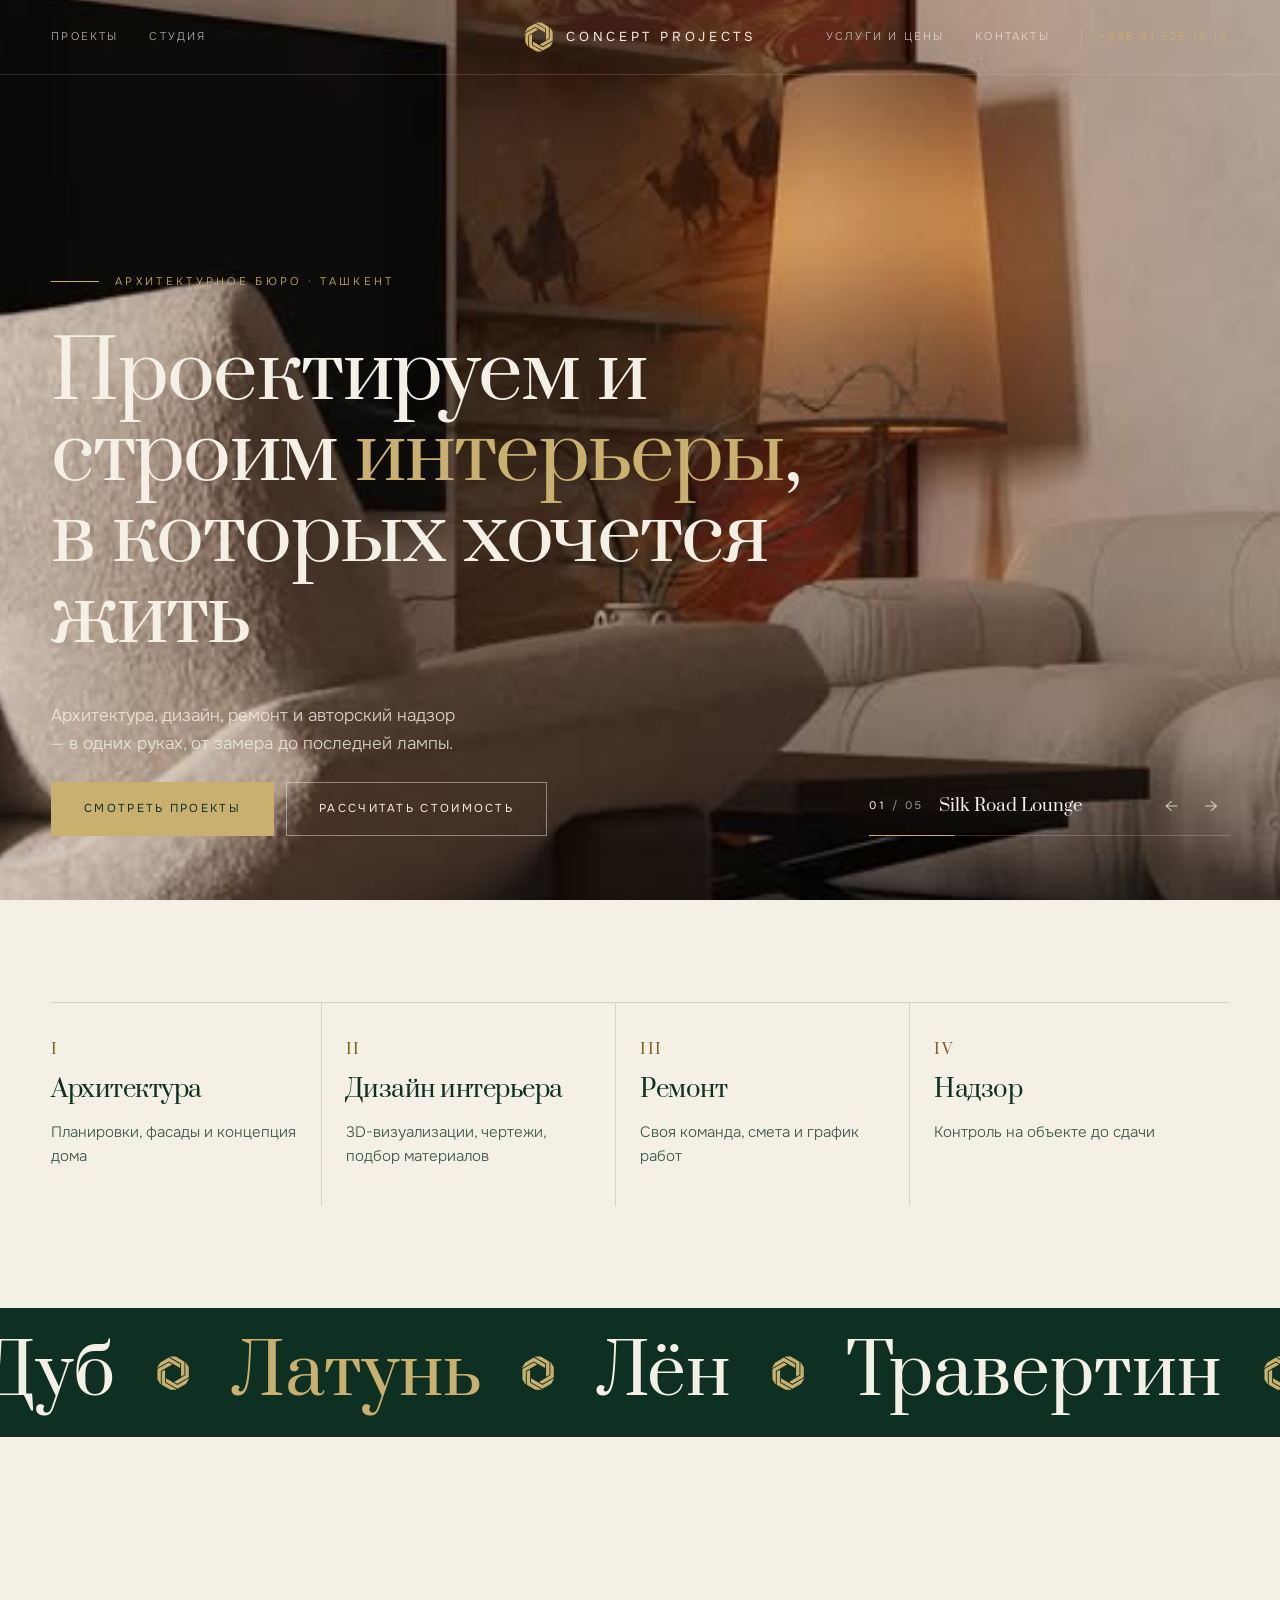
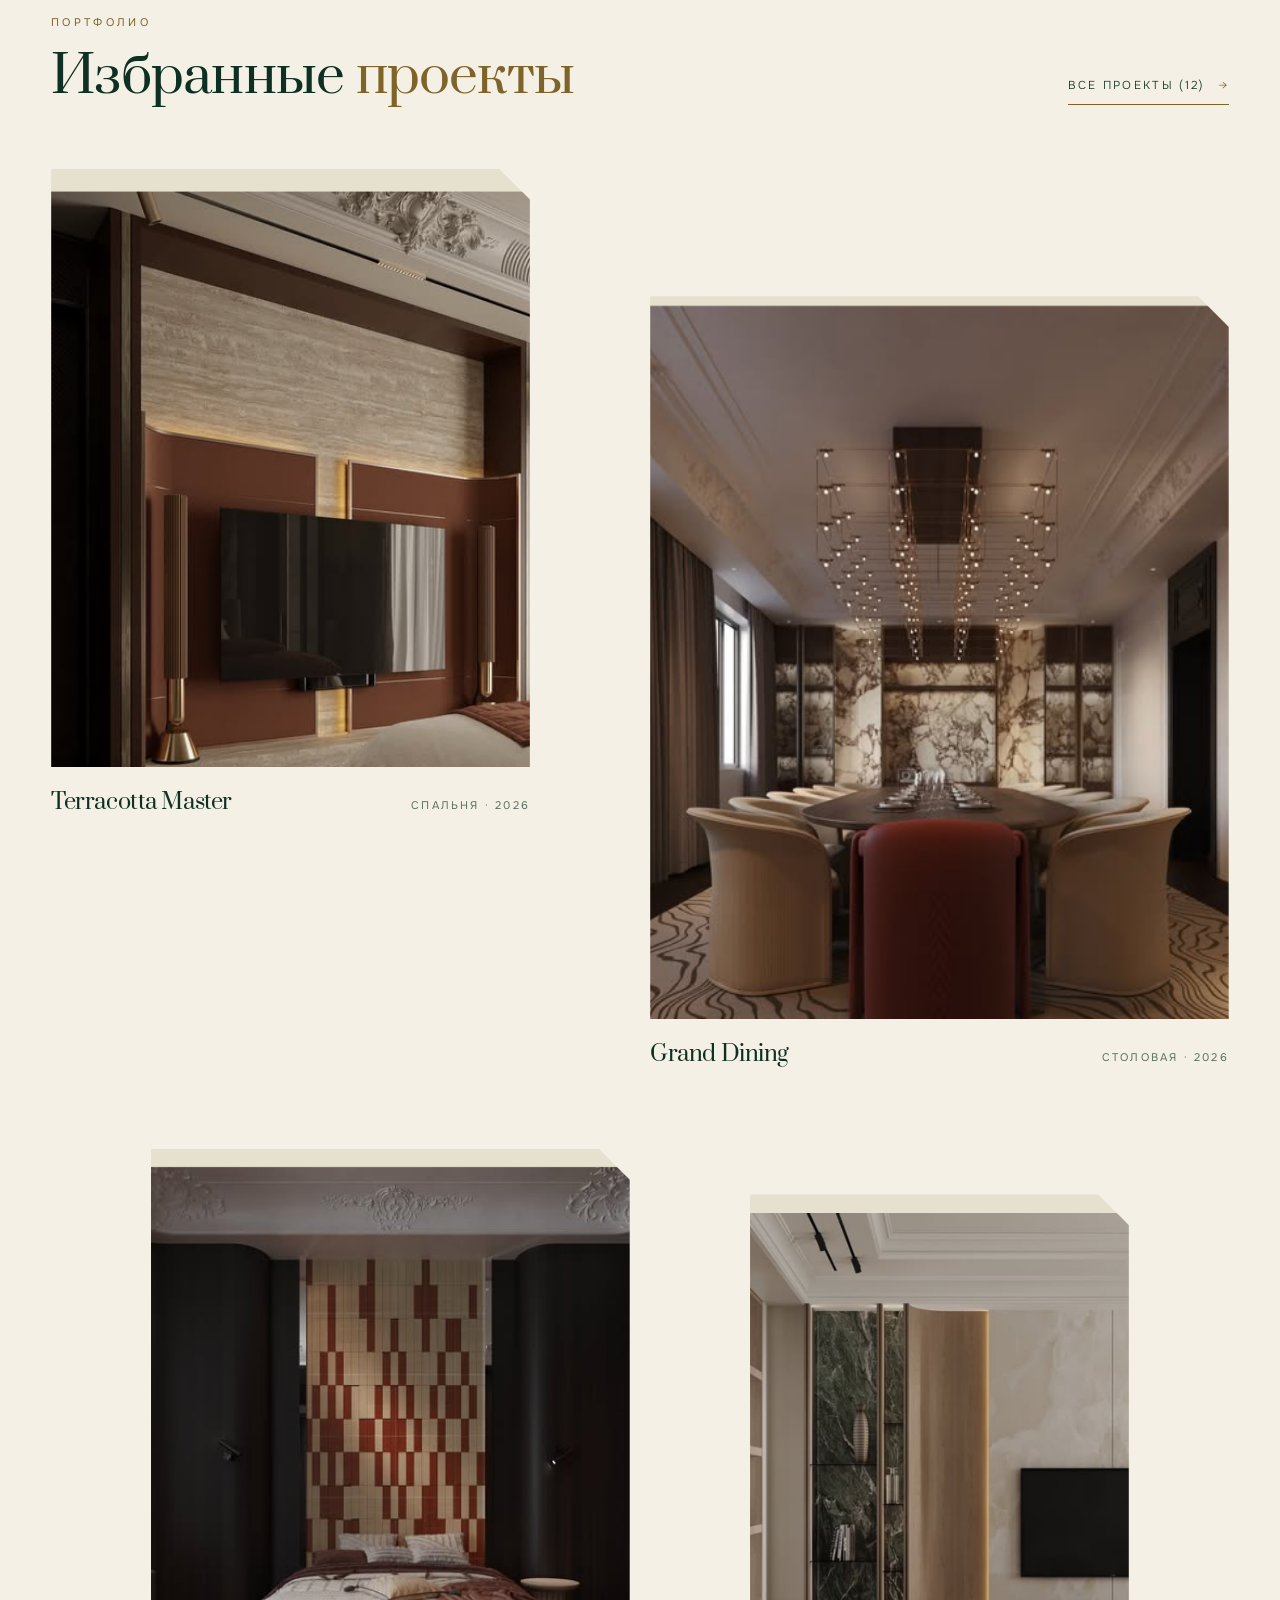
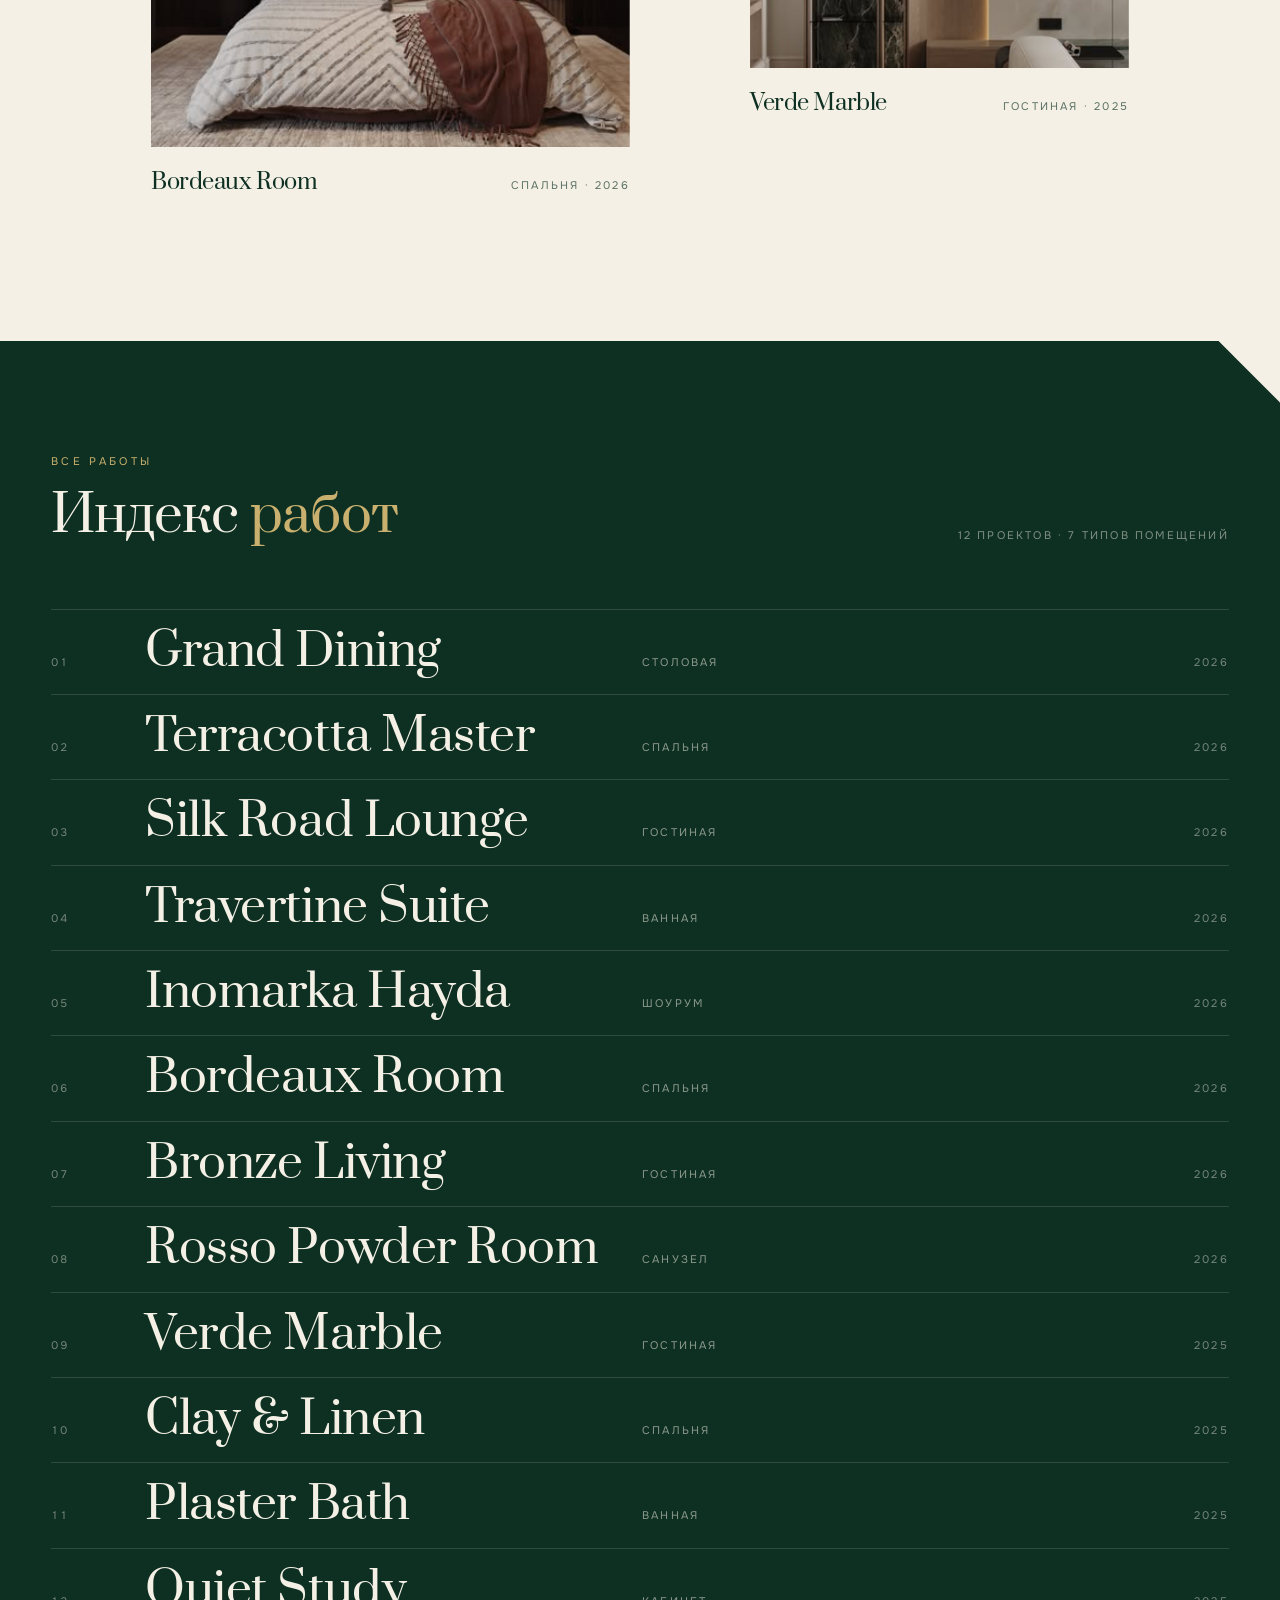
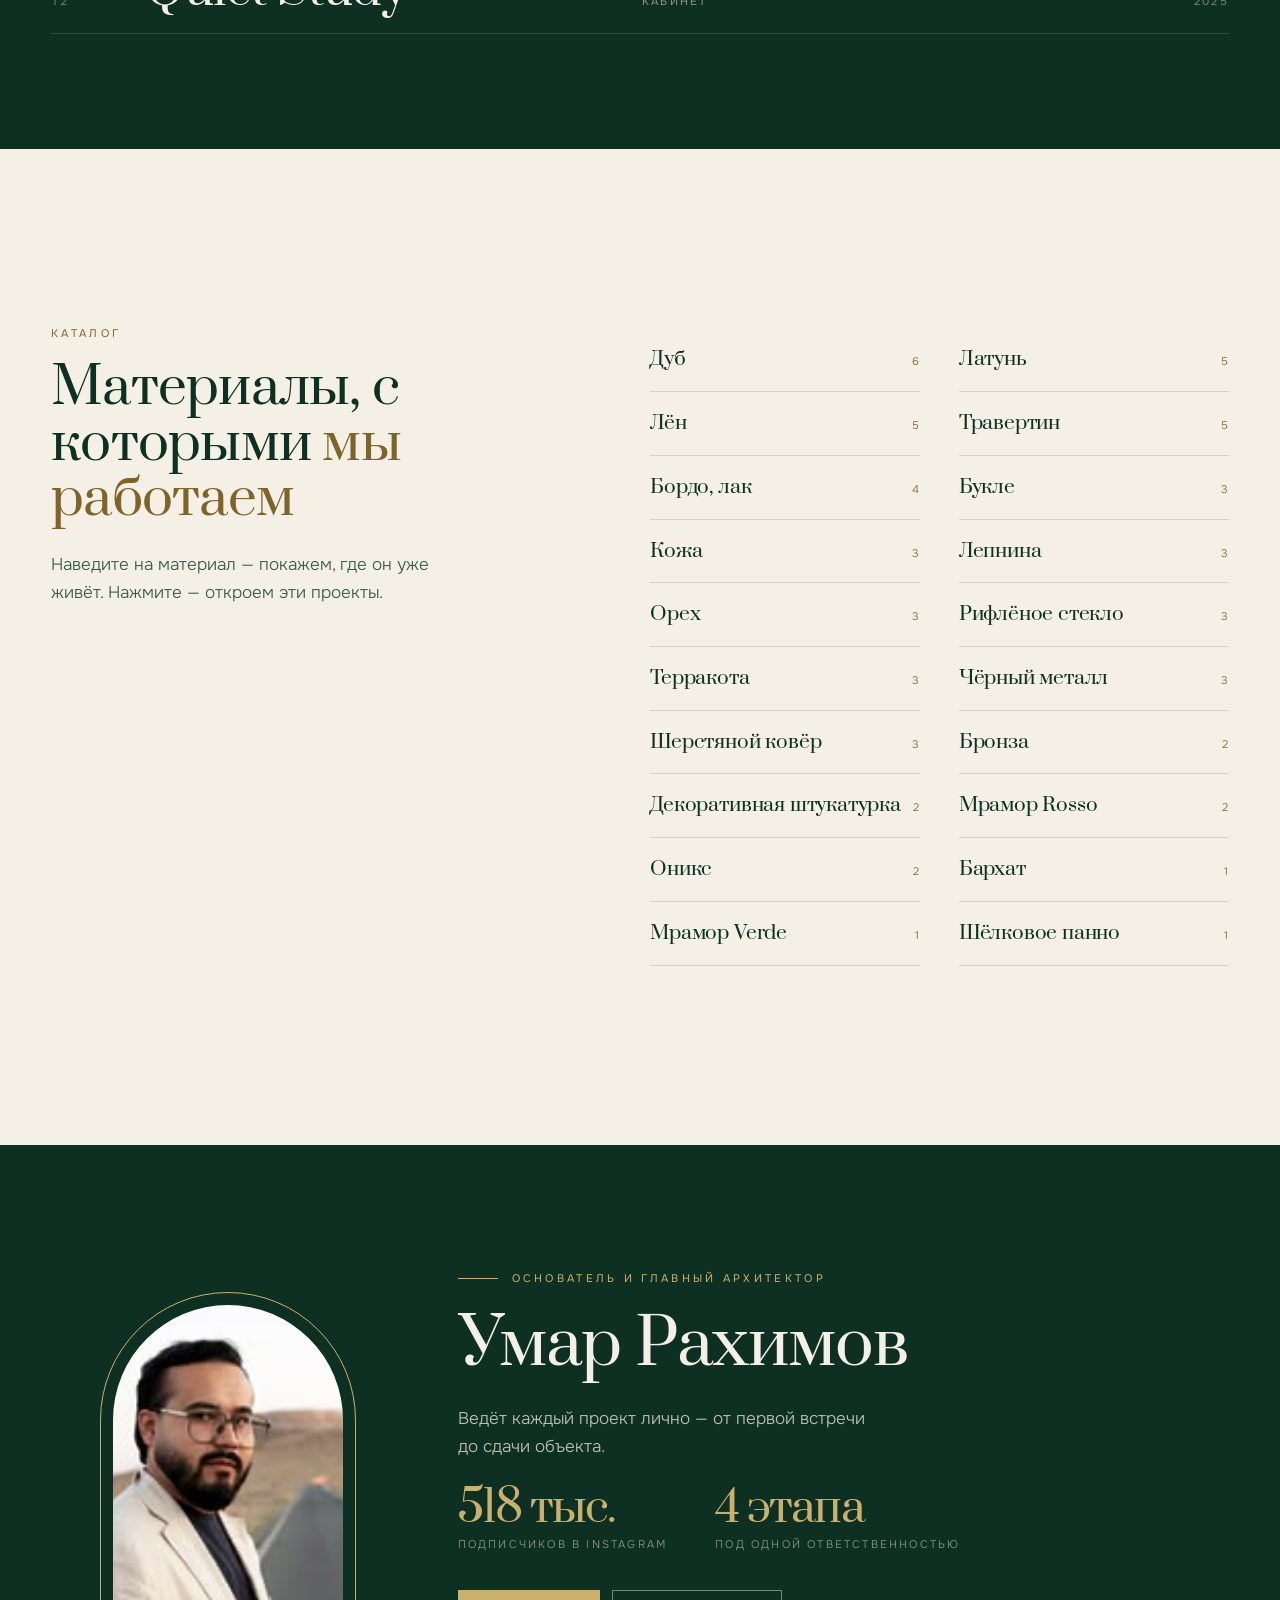
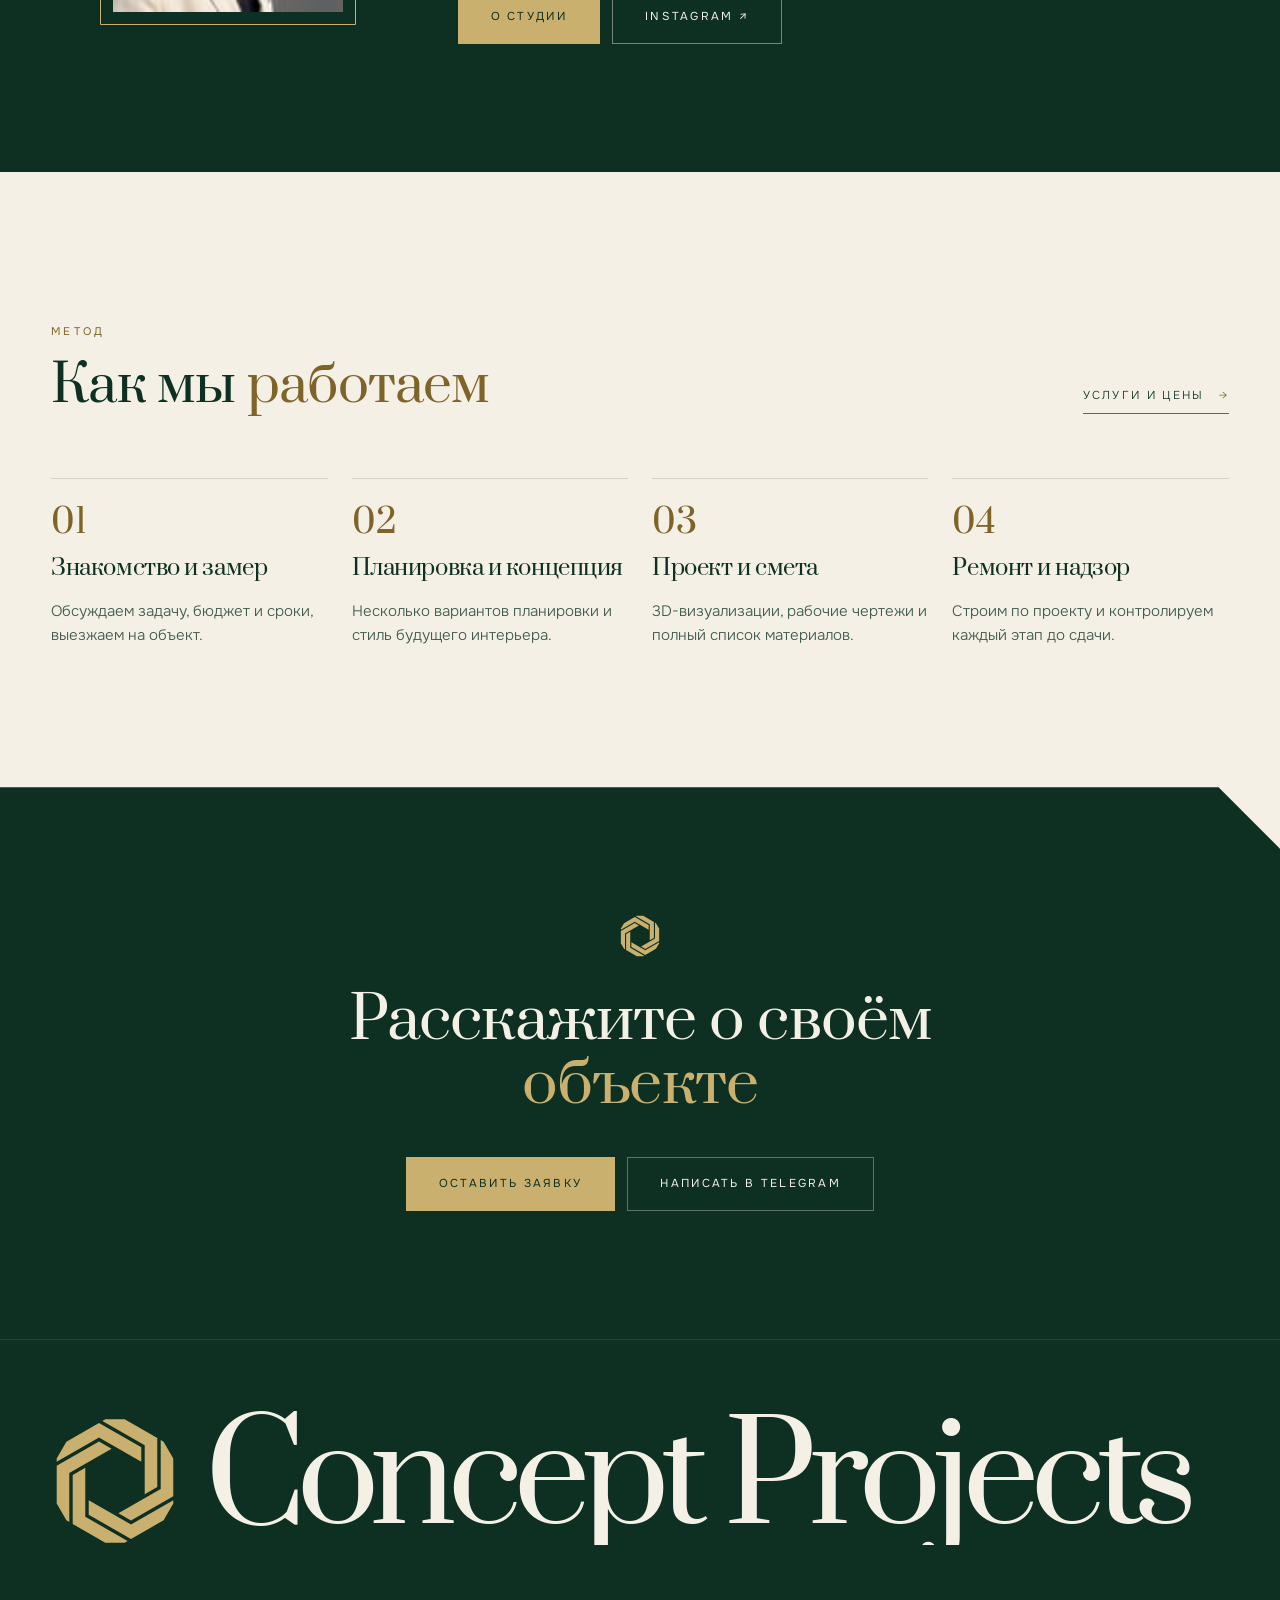
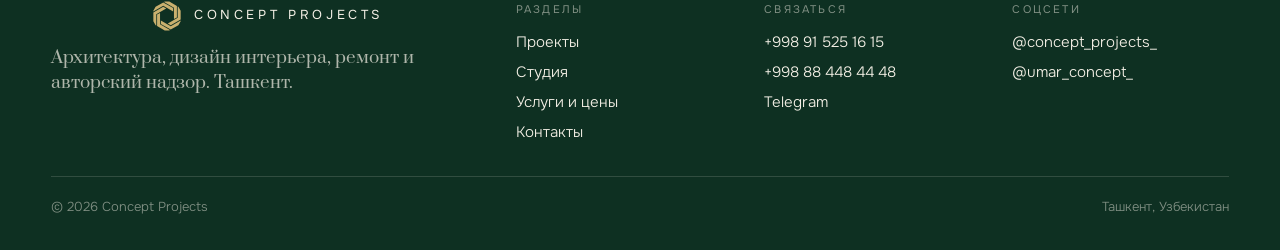
==== commit b299cedf: "Elegance pass: arched founder portrait, gold eyebrows, centred invitations, numerals, refined calcul" ====
--- a/index.html
+++ b/index.html
@@ -9,7 +9,7 @@
 <link rel="icon" href="assets/img/favicon.svg" type="image/svg+xml">
 <link rel="preconnect" href="https://fonts.googleapis.com"><link rel="preconnect" href="https://fonts.gstatic.com" crossorigin>
 <link href="https://fonts.googleapis.com/css2?family=Onest:wght@300;400;500&family=Prata&display=swap" rel="stylesheet">
-<link rel="stylesheet" href="assets/css/style.css?v=19">
+<link rel="stylesheet" href="assets/css/style.css?v=20">
 <script>document.documentElement.classList.add("js");setTimeout(function(){if(!window.CP_READY)document.documentElement.classList.add("reveal-all")},3000)</script>
 </head>
 <body data-page="home">
@@ -56,7 +56,7 @@
 
   <section class="section wrap">
     <div class="sec-head">
-      <h2 class="h2" data-lines>Избранные <span class="it">проекты</span></h2>
+      <h2 class="h2" data-eyebrow="Портфолио" data-lines>Избранные <span class="it">проекты</span></h2>
       <a class="arrow" href="projects.html" id="allCount">Все проекты (12)</a>
     </div>
     <div class="featured grid" id="featured"></div>
@@ -64,35 +64,40 @@
 
   <section class="index-sec">
     <div class="wrap">
-      <div class="sec-head"><h2 class="h2" data-lines>Индекс <span class="it">работ</span></h2><span class="label" id="indexMeta"></span></div>
+      <div class="sec-head"><h2 class="h2" data-eyebrow="Все работы" data-lines>Индекс <span class="it">работ</span></h2><span class="label" id="indexMeta"></span></div>
       <div class="index" id="index"></div>
     </div>
   </section>
 
   <section class="section wrap grid mats">
     <div class="mats__head">
-      <h2 class="h2" data-lines>Материалы, с&nbsp;которыми <span class="it">мы работаем</span></h2>
+      <h2 class="h2" data-eyebrow="Каталог" data-lines>Материалы, с&nbsp;которыми <span class="it">мы работаем</span></h2>
       <p class="lead" data-fade>Наведите на материал — покажем, где он уже живёт. Нажмите — откроем эти проекты.</p>
     </div>
     <div class="mats__list" id="mats"></div>
   </section>
 
-  <section class="section wrap grid founder">
-    <div class="founder__img" style="max-width:240px"><div class="ph ph--1x1" data-reveal><img src="assets/img/owner.jpg" alt="Умар Рахимов"></div></div>
-    <div class="founder__text">
-      <p class="label" data-fade>Основатель и главный архитектор</p>
-      <h2 class="h2" data-lines>Умар Рахимов</h2>
-      <p class="lead" data-fade>Ведёт каждый проект лично — от первой встречи до сдачи объекта.</p>
-      <div class="facts" data-fade>
-        <div><b>518 тыс.</b><span>подписчиков в Instagram</span></div>
-        <div><b>4 этапа</b><span>под одной ответственностью</span></div>
+  <section class="founder-sec">
+    <div class="founder-card wrap">
+      <div class="founder__portrait" data-fade><img src="assets/img/owner.jpg" alt="Умар Рахимов"></div>
+      <div class="founder__body">
+        <p class="eyebrow" data-fade>Основатель и главный архитектор</p>
+        <h2 class="h2" data-lines>Умар Рахимов</h2>
+        <p class="lead" data-fade>Ведёт каждый проект лично — от первой встречи до сдачи объекта.</p>
+        <div class="facts" data-fade>
+          <div><b>518 тыс.</b><span>подписчиков в Instagram</span></div>
+          <div><b>4 этапа</b><span>под одной ответственностью</span></div>
+        </div>
+        <div class="founder__links">
+          <a class="btn btn--gold" href="studio.html">О студии</a>
+          <a class="btn btn--line" href="https://www.instagram.com/umar_concept_/" target="_blank" rel="noopener">Instagram ↗</a>
+        </div>
       </div>
-      <a class="arrow" href="studio.html">О студии</a>
     </div>
   </section>
 
   <section class="section wrap">
-    <div class="sec-head"><h2 class="h2" data-lines>Как мы <span class="it">работаем</span></h2><a class="arrow" href="services.html">Услуги и цены</a></div>
+    <div class="sec-head"><h2 class="h2" data-eyebrow="Метод" data-lines>Как мы <span class="it">работаем</span></h2><a class="arrow" href="services.html">Услуги и цены</a></div>
     <div class="steps">
       <div class="step" data-fade><b>Знакомство и замер</b><span>Обсуждаем задачу, бюджет и сроки, выезжаем на объект.</span></div>
       <div class="step" data-fade><b>Планировка и концепция</b><span>Несколько вариантов планировки и стиль будущего интерьера.</span></div>
@@ -114,7 +119,7 @@
 
 <div class="peek" id="peek" aria-hidden="true"><div class="ph ph--4x5"><img alt=""></div></div>
 <div data-footer></div>
-<script src="assets/js/data.js?v=19"></script>
-<script src="assets/js/site.js?v=19"></script>
+<script src="assets/js/data.js?v=20"></script>
+<script src="assets/js/site.js?v=20"></script>
 </body>
 </html>
--- a/assets/css/style.css
+++ b/assets/css/style.css
@@ -659,3 +659,99 @@
   .btn { padding: 15px 22px; }
   .hero__actions .btn { padding: 14px 18px; font-size: 11px; }
 }
+
+/* =========================================================
+   Elegance pass
+   ========================================================= */
+/* gold eyebrow above section headings */
+.eyebrow, .h2[data-eyebrow]::before { display: flex; align-items: center; gap: 14px; font-family: var(--sans); font-size: 11px; font-weight: 400;
+  letter-spacing: .3em; text-transform: uppercase; color: var(--clay); line-height: 1; }
+.eyebrow::before, .h2[data-eyebrow]::before { content: ""; }
+.h2[data-eyebrow]::before { content: attr(data-eyebrow); margin-bottom: 22px; }
+.eyebrow::before { width: 40px; height: 1px; background: currentColor; }
+.h2[data-eyebrow] { position: relative; }
+.index-sec .h2[data-eyebrow]::before, .founder-sec .eyebrow { color: var(--clay-l); }
+.arrow { justify-self: start; align-self: end; }
+
+/* founder: green room, arched portrait with a gold outline */
+.founder-sec { background: var(--ink); color: var(--paper); margin-top: clamp(110px, 14vw, 240px); padding: clamp(80px, 10vw, 160px) 0; }
+.founder-card { display: grid; grid-template-columns: auto minmax(0, 1fr); gap: clamp(40px, 8vw, 140px); align-items: center; max-width: 1180px; margin: 0 auto; }
+.founder__portrait { width: clamp(180px, 18vw, 230px); aspect-ratio: 3 / 4; border-radius: 999px 999px 0 0; overflow: hidden; outline: 1px solid var(--clay-l); outline-offset: 12px; margin: 12px; }
+.founder__portrait img { width: 100%; height: 100%; object-fit: cover; filter: saturate(.9) contrast(1.02); }
+.founder__body { display: grid; gap: 26px; justify-items: start; }
+.founder-sec .h2 { color: var(--paper); font-size: clamp(40px, 5vw, 80px); }
+.founder-sec .lead { color: rgba(244, 240, 230, .75); }
+.founder-sec .facts b { color: var(--clay-l); font-family: var(--serif); }
+.founder-sec .facts span { color: rgba(244, 240, 230, .55); font-size: 11px; letter-spacing: .2em; text-transform: uppercase; }
+.founder__links { display: flex; flex-wrap: wrap; gap: 12px; margin-top: 8px; }
+.founder-sec + .section { padding-top: clamp(100px, 12vw, 200px); }
+
+/* services row: roman numerals */
+.services__row { counter-reset: svc; }
+.svc::before { counter-increment: svc; content: counter(svc, upper-roman); font-family: var(--serif); color: var(--clay); font-size: 15px; letter-spacing: .1em; }
+
+/* steps: large numerals */
+.step { border-top: 1px solid var(--line); padding-top: 26px; gap: 12px; }
+.step::before { content: counter(s, decimal-leading-zero); font-family: var(--serif); font-size: 34px; line-height: 1; color: var(--clay); }
+
+/* closing invitation, centred like a letterhead */
+.cta { text-align: center; padding-top: clamp(80px, 10vw, 150px); padding-bottom: clamp(80px, 10vw, 150px); }
+.cta__mark { display: block; width: 42px; height: 42px; margin: 0 auto 32px; fill: var(--clay-l); }
+.cta__row { flex-direction: column; align-items: center; gap: 40px; }
+.cta .h2 { max-width: 18ch; margin: 0 auto; font-size: clamp(36px, 4.6vw, 76px); }
+.cta__links { justify-content: center; }
+
+/* packages: hairline columns with numerals */
+.packages { counter-reset: pkg; gap: 0; border-top: 1px solid var(--line); border-bottom: 1px solid var(--line); }
+.pkg { clip-path: none; border: 0; border-right: 1px solid var(--line); background: none; padding: 44px clamp(22px, 2.6vw, 44px) 48px; }
+.pkg:last-child { border-right: 0; }
+.pkg::before { counter-increment: pkg; content: counter(pkg, upper-roman); font-family: var(--serif); font-size: 15px; color: var(--clay); letter-spacing: .1em; }
+.pkg--main { background: var(--ink); clip-path: polygon(0 0, calc(100% - var(--cut)) 0, 100% var(--cut), 100% 100%, 0 100%); }
+.pkg--main::before { color: var(--clay-l); }
+@media (hover: hover) { .pkg:not(.pkg--main):hover { background: var(--paper-2); } }
+.pkg__for { font-size: 11px; letter-spacing: .2em; text-transform: uppercase; }
+.pkg li::before { content: ""; width: 10px; height: 1px; background: var(--clay); top: .8em; }
+.pkg--main li::before { background: var(--clay-l); }
+
+/* calculator: hairline track with a gold thumb, figures in the display face */
+input[type=range] { -webkit-appearance: none; appearance: none; background: transparent; height: 30px; cursor: pointer; }
+input[type=range]::-webkit-slider-runnable-track { height: 1px; background: var(--ink); }
+input[type=range]::-moz-range-track { height: 1px; background: var(--ink); }
+input[type=range]::-webkit-slider-thumb { -webkit-appearance: none; width: 18px; height: 18px; margin-top: -9px; background: var(--clay-l); border: 1px solid var(--ink); transform: rotate(45deg); }
+input[type=range]::-moz-range-thumb { width: 16px; height: 16px; border-radius: 0; background: var(--clay-l); border: 1px solid var(--ink); transform: rotate(45deg); }
+input[type=range]:focus-visible { outline: 1px solid var(--clay); outline-offset: 6px; }
+.range-row output { font-family: var(--serif); font-size: 30px; }
+.calc { border-top: 1px solid var(--line); }
+.calc__out { background: var(--ink); color: var(--paper); }
+.calc__out .label { color: var(--clay-l); }
+.calc__sum { font-size: clamp(30px, 3.2vw, 50px); color: var(--paper); }
+.calc__note { color: rgba(244, 240, 230, .55); }
+.calc__out .btn { background: var(--clay-l); border-color: var(--clay-l); color: var(--ink); }
+@media (hover: hover) { .calc__out .btn:hover { background: var(--paper) !important; border-color: var(--paper) !important; color: var(--ink) !important; } }
+
+/* project story opens with a drop cap */
+.case-story__text::first-letter { float: left; font-size: 3.4em; line-height: .82; padding: .06em .12em 0 0; color: var(--clay); font-family: var(--serif); }
+.details figcaption { font-size: 11px; letter-spacing: .25em; text-transform: uppercase; color: var(--clay); }
+
+/* FAQ: a thin plus */
+.faq summary::after { content: ""; flex: none; width: 14px; height: 14px; margin-top: .45em;
+  background: linear-gradient(var(--clay), var(--clay)) center / 100% 1px no-repeat, linear-gradient(var(--clay), var(--clay)) center / 1px 100% no-repeat; }
+.faq details[open] summary::after { transform: rotate(45deg); }
+
+/* contacts and page heads: more air, gold labels */
+.page-head { padding-bottom: clamp(48px, 6vw, 96px); }
+.contact__info .label, .contact__form .field > label, .contact__form .field > .label { color: var(--clay); }
+.contact__info { gap: 44px; }
+.contact__form { border-left: 1px solid var(--line); padding-left: clamp(24px, 4vw, 72px); }
+.contact__form .btn { width: 100%; justify-content: center; }
+.footer__brand p { font-family: var(--serif); font-size: 17px; line-height: 1.5; }
+
+@media (max-width: 900px) {
+  .founder-card { grid-template-columns: 1fr; justify-items: center; text-align: center; }
+  .founder__body { justify-items: center; }
+  .founder-sec .facts, .founder__links { justify-content: center; }
+  .founder-sec .eyebrow::before { display: none; }
+  .packages { border-bottom: 0; }
+  .pkg { border-right: 0; border-bottom: 1px solid var(--line); }
+  .contact__form { border-left: 0; padding-left: 0; border-top: 1px solid var(--line); padding-top: 40px; }
+}
